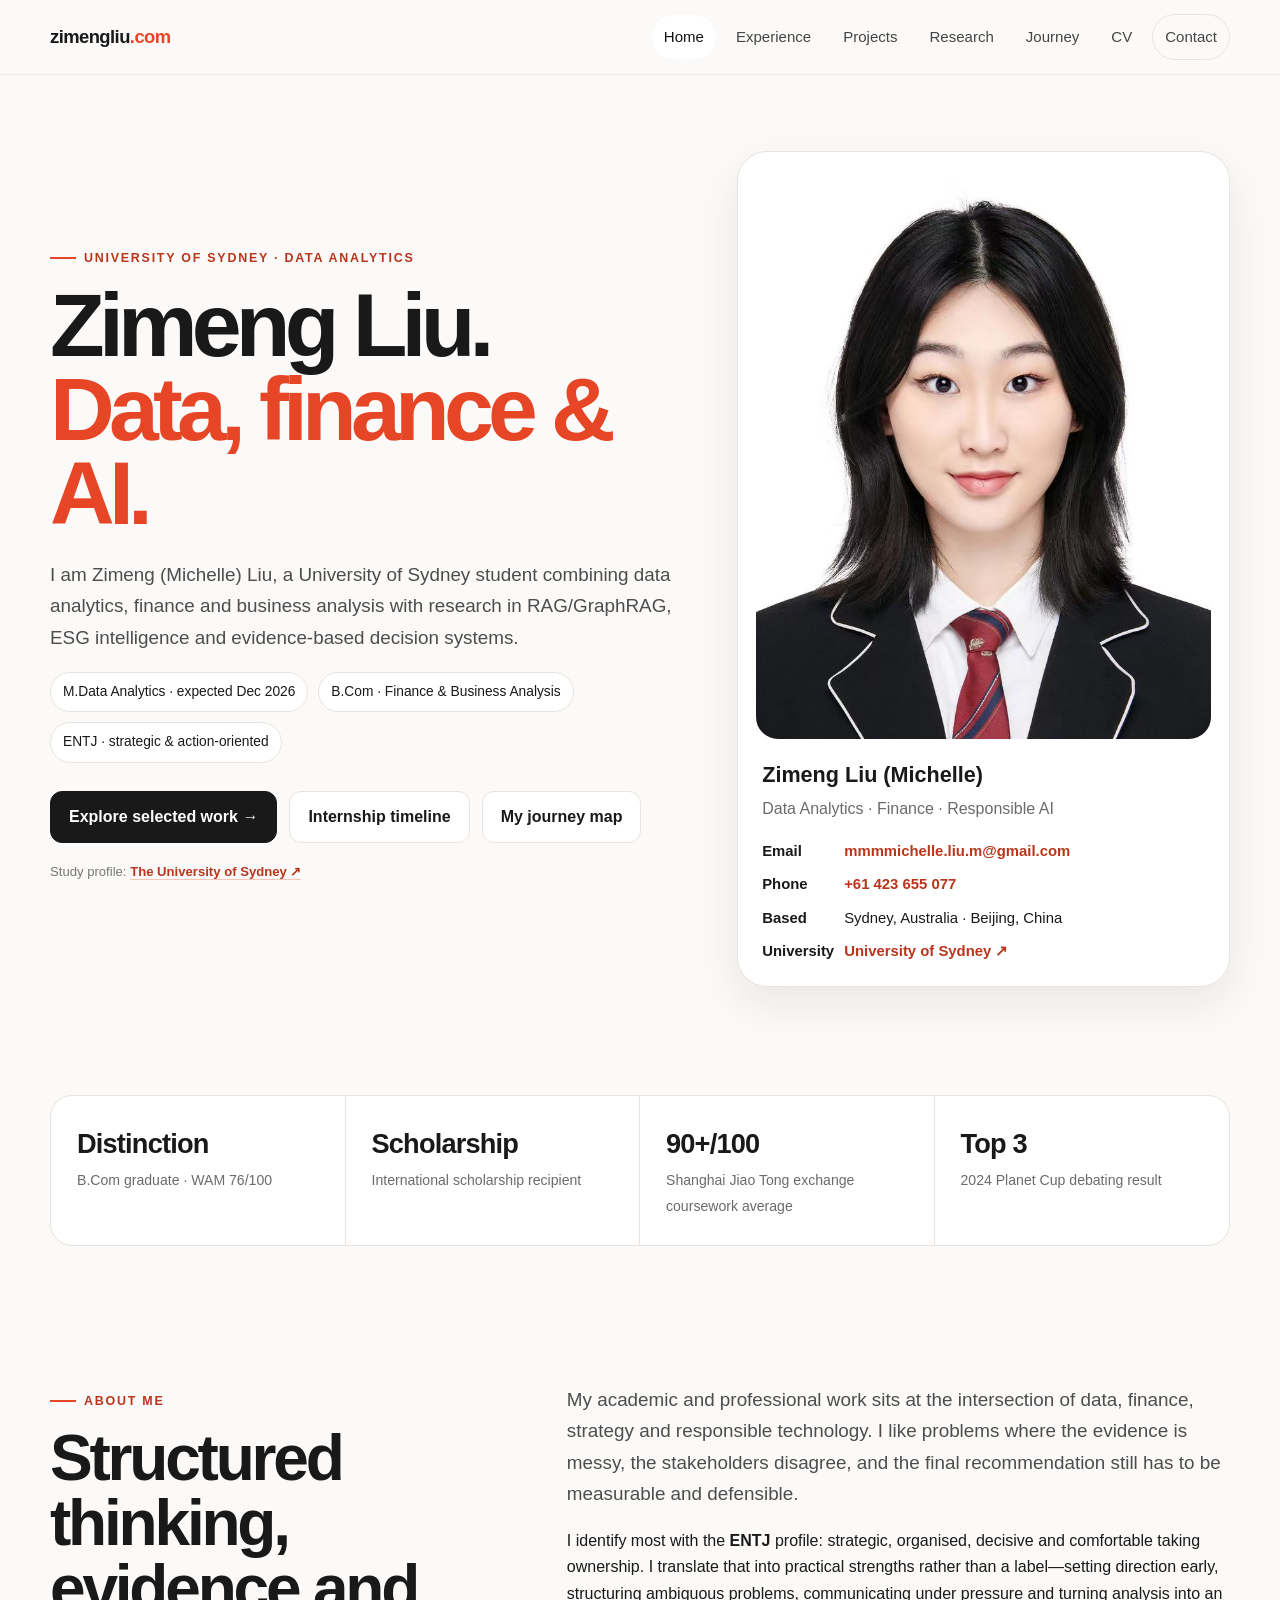
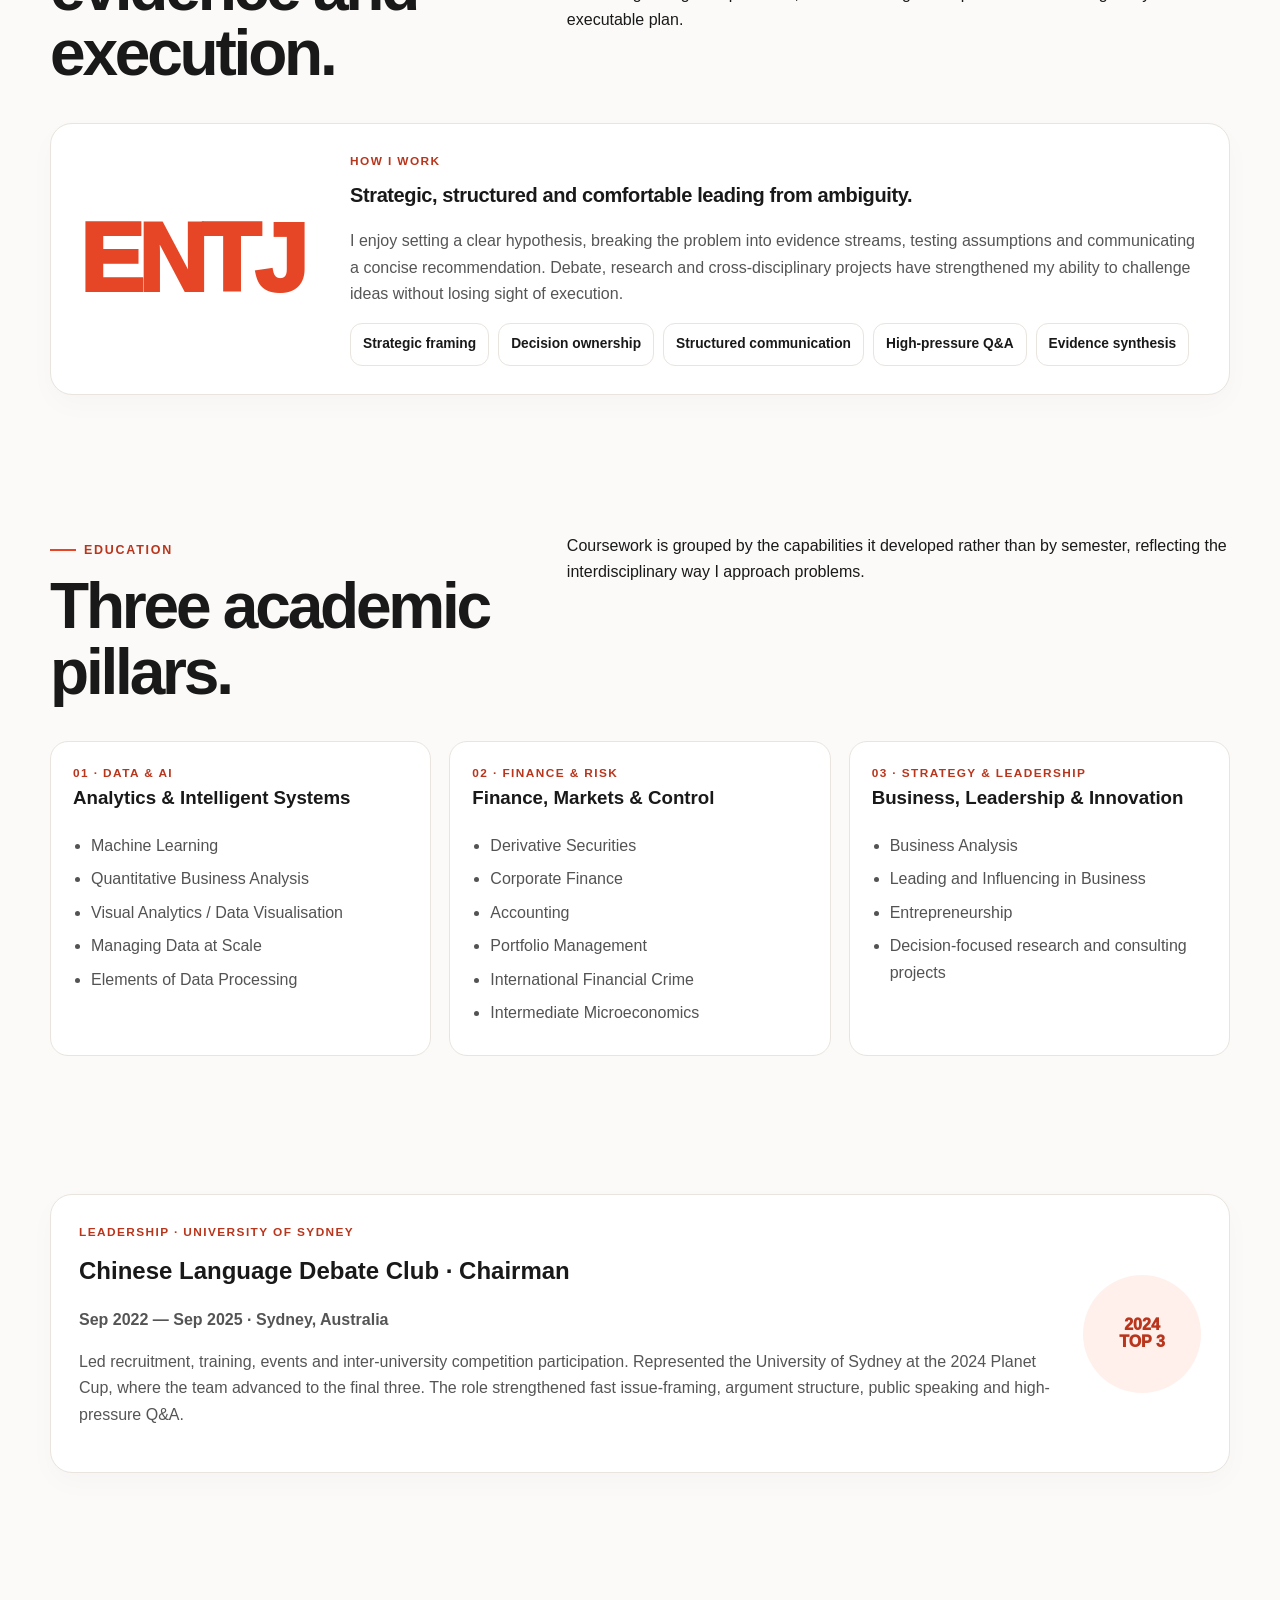
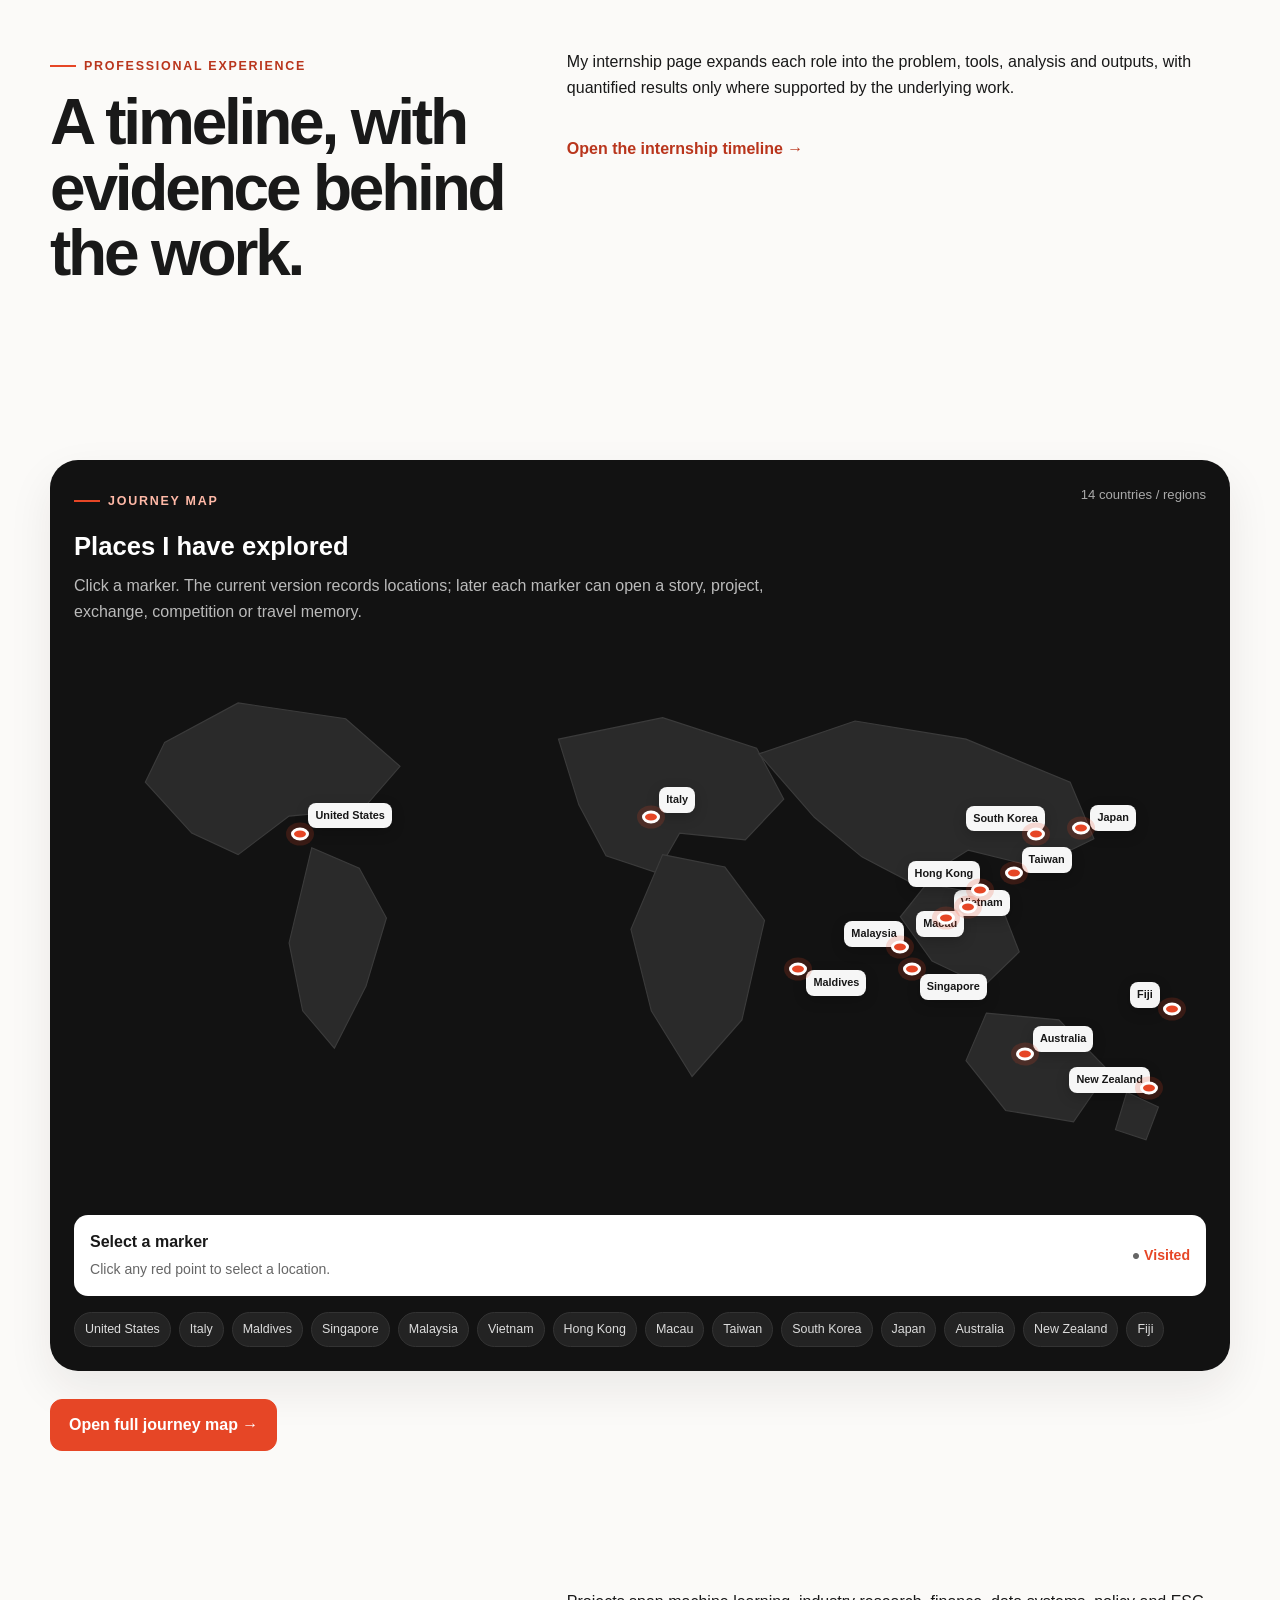
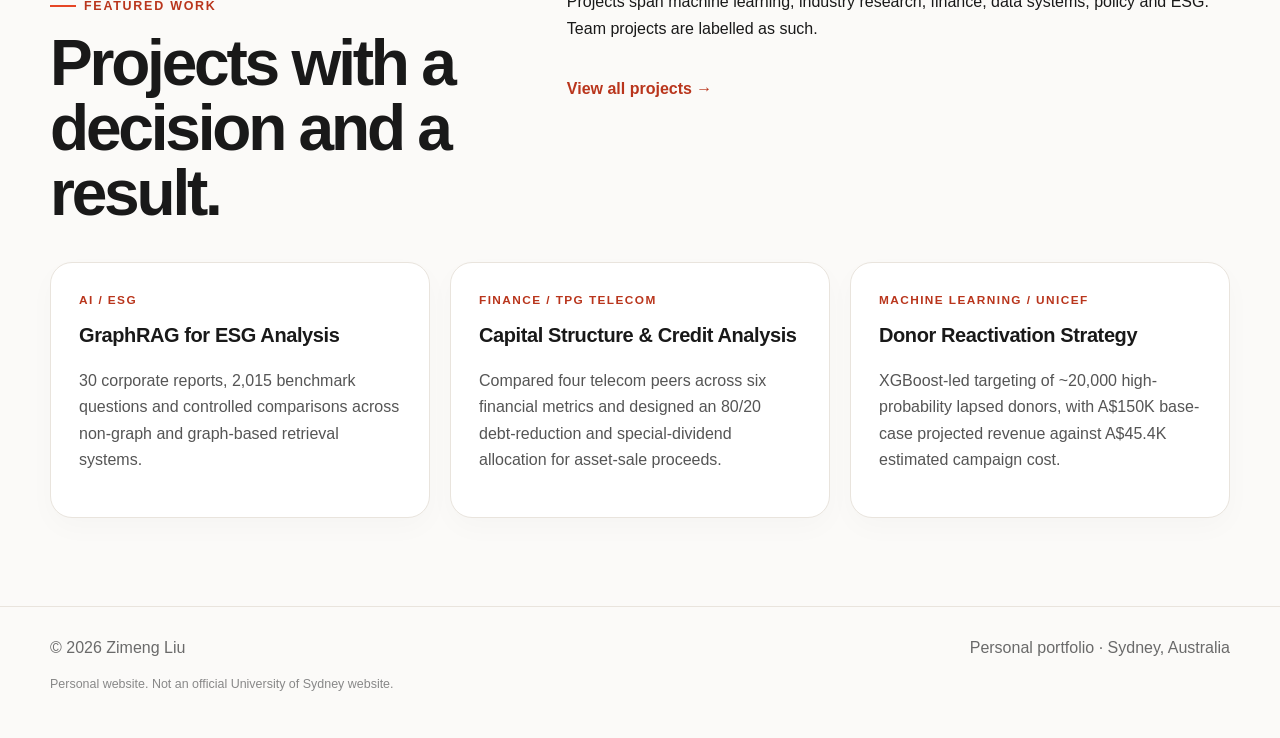
==== index.html @ 821a7f78 "Initial portfolio website" ====
<!doctype html><html lang="en"><head><meta charset="utf-8"><meta name="viewport" content="width=device-width,initial-scale=1"><meta name="description" content="Zimeng Liu — University of Sydney student working across data analytics, finance, responsible AI and sustainability."><title>Zimeng Liu | Data · Finance · Responsible AI</title><link rel="stylesheet" href="assets/css/styles.css"></head><body><header class="nav"><div class="container nav-inner"><a class="brand" href="index.html">zimengliu<span>.com</span></a><button class="menu-btn" aria-label="Open menu">☰</button><ul class="nav-links"><li><a class="active" href="index.html">Home</a></li><li><a class="" href="experience.html">Experience</a></li><li><a class="" href="projects.html">Projects</a></li><li><a class="" href="research.html">Research</a></li><li><a class="" href="journey.html">Journey</a></li><li><a class="" href="cv.html">CV</a></li><li><a class="nav-cta" href="index.html#contact">Contact</a></li></ul></div></header><main>
<section class="hero"><div class="container hero-grid"><div class="reveal"><span class="eyebrow">University of Sydney · Data Analytics</span><h1 class="display">Zimeng Liu.<br><span class="accent">Data, finance & AI.</span></h1><p class="lead">I am Zimeng (Michelle) Liu, a University of Sydney student combining data analytics, finance and business analysis with research in RAG/GraphRAG, ESG intelligence and evidence-based decision systems.</p><div class="hero-kicker"><span class="pill">M.Data Analytics · expected Dec 2026</span><span class="pill">B.Com · Finance & Business Analysis</span><span class="pill">ENTJ · strategic & action-oriented</span></div><div class="actions"><a class="btn btn-primary" href="projects.html">Explore selected work →</a><a class="btn btn-ghost" href="experience.html">Internship timeline</a><a class="btn btn-ghost" href="journey.html">My journey map</a></div><p class="small" style="margin-top:18px">Study profile: <a class="usyd-link" href="https://www.sydney.edu.au/" target="_blank" rel="noopener">The University of Sydney ↗</a></p></div>
<aside class="profile-shell reveal" id="contact"><img class="profile-img" src="assets/img/zimeng-liu.jpg" alt="Portrait of Zimeng Liu"><div class="profile-caption"><h3>Zimeng Liu (Michelle)</h3><p>Data Analytics · Finance · Responsible AI</p><div class="contact-stack"><div class="contact-row"><b>Email</b><a href="mailto:mmmmichelle.liu.m@gmail.com">mmmmichelle.liu.m@gmail.com</a></div><div class="contact-row"><b>Phone</b><a href="tel:+61423655077">+61 423 655 077</a></div><div class="contact-row"><b>Based</b><span>Sydney, Australia · Beijing, China</span></div><div class="contact-row"><b>University</b><a href="https://www.sydney.edu.au/" target="_blank" rel="noopener">University of Sydney ↗</a></div></div></div></aside></div></section>
<section class="section-tight"><div class="container stats reveal"><div class="stat"><strong>Distinction</strong><span>B.Com graduate · WAM 76/100</span></div><div class="stat"><strong>Scholarship</strong><span>International scholarship recipient</span></div><div class="stat"><strong>90+/100</strong><span>Shanghai Jiao Tong exchange coursework average</span></div><div class="stat"><strong>Top 3</strong><span>2024 Planet Cup debating result</span></div></div></section>
<section class="section" id="about"><div class="container"><div class="split-heading reveal"><div><span class="eyebrow">About me</span><h2>Structured thinking, evidence and execution.</h2></div><div><p class="lead">My academic and professional work sits at the intersection of data, finance, strategy and responsible technology. I like problems where the evidence is messy, the stakeholders disagree, and the final recommendation still has to be measurable and defensible.</p><p>I identify most with the <strong>ENTJ</strong> profile: strategic, organised, decisive and comfortable taking ownership. I translate that into practical strengths rather than a label—setting direction early, structuring ambiguous problems, communicating under pressure and turning analysis into an executable plan.</p></div></div><div class="personality card reveal"><div class="entj">ENTJ</div><div><div class="card-index">How I work</div><h3>Strategic, structured and comfortable leading from ambiguity.</h3><p>I enjoy setting a clear hypothesis, breaking the problem into evidence streams, testing assumptions and communicating a concise recommendation. Debate, research and cross-disciplinary projects have strengthened my ability to challenge ideas without losing sight of execution.</p><div class="strengths"><span class="strength">Strategic framing</span><span class="strength">Decision ownership</span><span class="strength">Structured communication</span><span class="strength">High-pressure Q&A</span><span class="strength">Evidence synthesis</span></div></div></div></div></section>
<section class="section-tight"><div class="container"><div class="split-heading reveal"><div><span class="eyebrow">Education</span><h2>Three academic pillars.</h2></div><p>Coursework is grouped by the capabilities it developed rather than by semester, reflecting the interdisciplinary way I approach problems.</p></div><div class="course-grid"><article class="course-card reveal"><div class="card-index">01 · Data & AI</div><h3>Analytics & Intelligent Systems</h3><ul><li>Machine Learning</li><li>Quantitative Business Analysis</li><li>Visual Analytics / Data Visualisation</li><li>Managing Data at Scale</li><li>Elements of Data Processing</li></ul></article><article class="course-card reveal"><div class="card-index">02 · Finance & Risk</div><h3>Finance, Markets & Control</h3><ul><li>Derivative Securities</li><li>Corporate Finance</li><li>Accounting</li><li>Portfolio Management</li><li>International Financial Crime</li><li>Intermediate Microeconomics</li></ul></article><article class="course-card reveal"><div class="card-index">03 · Strategy & Leadership</div><h3>Business, Leadership & Innovation</h3><ul><li>Business Analysis</li><li>Leading and Influencing in Business</li><li>Entrepreneurship</li><li>Decision-focused research and consulting projects</li></ul></article></div></div></section>
<section class="section"><div class="container"><article class="card debate-card reveal"><div><div class="card-index">Leadership · University of Sydney</div><h2 style="margin:8px 0 10px">Chinese Language Debate Club · Chairman</h2><p><strong>Sep 2022 — Sep 2025 · Sydney, Australia</strong></p><p>Led recruitment, training, events and inter-university competition participation. Represented the University of Sydney at the 2024 Planet Cup, where the team advanced to the final three. The role strengthened fast issue-framing, argument structure, public speaking and high-pressure Q&A.</p></div><div class="badge-big">2024<br>TOP 3</div></article></div></section>
<section class="section"><div class="container"><div class="split-heading reveal"><div><span class="eyebrow">Professional experience</span><h2>A timeline, with evidence behind the work.</h2></div><div><p>My internship page expands each role into the problem, tools, analysis and outputs, with quantified results only where supported by the underlying work.</p><a class="project-link" href="experience.html">Open the internship timeline →</a></div></div></div></section>
<section class="section-tight"><div class="container"><div class="map-wrap reveal"><div class="map-head"><div><span class="eyebrow" style="color:#ffb9a7">Journey map</span><h3 style="margin:0;font-size:1.6rem">Places I have explored</h3><p>Click a marker. The current version records locations; later each marker can open a story, project, exchange, competition or travel memory.</p></div><div class="small" style="color:#aaa">14 countries / regions</div></div><div class="world-map" data-map><svg viewBox="0 0 1000 500" role="img" aria-label="Stylised world map"><path class="land" d="M80,95 145,60 240,74 288,116 255,154 190,160 145,194 104,175 63,130Z"/><path class="land" d="M210,188 252,206 276,250 258,310 230,365 202,332 190,272Z"/><path class="land" d="M428,92 520,73 603,100 627,145 593,181 535,175 515,210 470,195 446,150Z"/><path class="land" d="M520,194 575,205 610,252 590,340 546,390 510,332 492,260Z"/><path class="land" d="M605,105 690,76 788,92 880,130 901,180 850,205 790,190 742,220 696,196 654,161Z"/><path class="land" d="M753,220 816,231 835,280 804,310 758,288 730,249Z"/><path class="land" d="M806,334 870,340 914,385 883,430 823,420 788,376Z"/><path class="land" d="M930,404 958,417 947,446 920,437Z"/></svg></div><div class="map-info"><div><strong id="mapInfoTitle">Select a marker</strong><span id="mapInfoText">Click any red point to select a location.</span></div><span>● <b style="color:#e64626">Visited</b></span></div><div class="region-list"><span>United States</span><span>Italy</span><span>Maldives</span><span>Singapore</span><span>Malaysia</span><span>Vietnam</span><span>Hong Kong</span><span>Macau</span><span>Taiwan</span><span>South Korea</span><span>Japan</span><span>Australia</span><span>New Zealand</span><span>Fiji</span></div></div><div class="actions"><a class="btn btn-accent" href="journey.html">Open full journey map →</a></div></div></section>
<section class="section"><div class="container"><div class="split-heading reveal"><div><span class="eyebrow">Featured work</span><h2>Projects with a decision and a result.</h2></div><div><p>Projects span machine learning, industry research, finance, data systems, policy and ESG. Team projects are labelled as such.</p><a class="project-link" href="projects.html">View all projects →</a></div></div><div class="grid-3"><article class="card reveal"><div class="card-index">AI / ESG</div><h3>GraphRAG for ESG Analysis</h3><p>30 corporate reports, 2,015 benchmark questions and controlled comparisons across non-graph and graph-based retrieval systems.</p></article><article class="card reveal"><div class="card-index">Finance / TPG Telecom</div><h3>Capital Structure & Credit Analysis</h3><p>Compared four telecom peers across six financial metrics and designed an 80/20 debt-reduction and special-dividend allocation for asset-sale proceeds.</p></article><article class="card reveal"><div class="card-index">Machine Learning / UNICEF</div><h3>Donor Reactivation Strategy</h3><p>XGBoost-led targeting of ~20,000 high-probability lapsed donors, with A$150K base-case projected revenue against A$45.4K estimated campaign cost.</p></article></div></div></section>
</main><footer class="footer"><div class="container footer-inner"><span>© <span data-year></span> Zimeng Liu</span><span>Personal portfolio · Sydney, Australia</span></div><div class="container privacy-note">Personal website. Not an official University of Sydney website.</div></footer><script src="assets/js/main.js"></script></body></html>
---- assets/css/styles.css ----
:root{
  --bg:#fbfaf8;--surface:#fff;--text:#191919;--muted:#6b6b6b;--line:#e9e4dd;
  --accent:#e64626;--accent-dark:#b9351c;--soft:#fff0eb;--nav:rgba(251,250,248,.9);
  --shadow:0 18px 45px rgba(38,29,24,.08);--radius:22px;--max:1180px;
}
*{box-sizing:border-box} html{scroll-behavior:smooth} body{margin:0;background:var(--bg);color:var(--text);font-family:Inter,ui-sans-serif,-apple-system,BlinkMacSystemFont,"Segoe UI",Roboto,Helvetica,Arial,sans-serif;line-height:1.65}
a{color:inherit;text-decoration:none} img{max-width:100%;display:block} button{font:inherit}
.container{width:min(var(--max),calc(100% - 40px));margin:0 auto}.section{padding:88px 0}.section-tight{padding:50px 0}.eyebrow{display:inline-flex;align-items:center;gap:8px;color:var(--accent-dark);font-size:.78rem;font-weight:800;letter-spacing:.14em;text-transform:uppercase;margin-bottom:14px}.eyebrow:before{content:"";width:26px;height:2px;background:var(--accent)}
.nav{position:sticky;top:0;z-index:50;background:var(--nav);backdrop-filter:blur(16px);border-bottom:1px solid rgba(0,0,0,.05)}.nav-inner{min-height:74px;display:flex;align-items:center;justify-content:space-between;gap:24px}.brand{font-weight:900;letter-spacing:-.03em;font-size:1.15rem}.brand span{color:var(--accent)}.nav-links{display:flex;align-items:center;gap:8px;list-style:none;margin:0;padding:0}.nav-links a{display:block;padding:10px 12px;border-radius:999px;color:#454545;font-size:.94rem}.nav-links a:hover,.nav-links a.active{background:#fff;color:#111}.nav-cta{border:1px solid var(--line)}.menu-btn{display:none;border:0;background:transparent;font-size:1.35rem}
.hero{padding:76px 0 58px}.hero-grid{display:grid;grid-template-columns:1.12fr .88fr;gap:60px;align-items:center}.display{font-size:clamp(3.5rem,7vw,6.8rem);line-height:.94;letter-spacing:-.065em;margin:0 0 24px}.accent{color:var(--accent)}.lead{font-size:1.18rem;color:#4d4d4d;max-width:760px}.hero-kicker,.tag-row,.contact-chips{display:flex;gap:10px;flex-wrap:wrap}.pill,.tag,.contact-chip{border:1px solid var(--line);background:#fff;border-radius:999px;padding:8px 12px;font-size:.86rem}.actions{display:flex;gap:12px;flex-wrap:wrap;margin-top:28px}.btn{display:inline-flex;align-items:center;justify-content:center;padding:12px 18px;border-radius:12px;font-weight:800;border:1px solid var(--line)}.btn-primary{background:var(--text);color:#fff;border-color:var(--text)}.btn-primary:hover{background:#000}.btn-ghost{background:#fff}.btn-accent{background:var(--accent);color:#fff;border-color:var(--accent)}
.profile-shell{background:#fff;border:1px solid var(--line);border-radius:30px;padding:18px;box-shadow:var(--shadow)}.profile-img{aspect-ratio:4/5;object-fit:cover;border-radius:22px}.profile-caption{padding:18px 6px 4px}.profile-caption h3{font-size:1.35rem;margin:0}.profile-caption p{margin:4px 0;color:var(--muted)}.contact-stack{display:grid;gap:9px;margin-top:16px}.contact-row{display:flex;gap:10px;align-items:flex-start;font-size:.93rem}.contact-row b{min-width:72px}.contact-row a{color:var(--accent-dark);font-weight:700}
.stats{display:grid;grid-template-columns:repeat(4,1fr);border:1px solid var(--line);background:#fff;border-radius:var(--radius);overflow:hidden}.stat{padding:26px;border-right:1px solid var(--line)}.stat:last-child{border-right:0}.stat strong{display:block;font-size:1.7rem;letter-spacing:-.03em}.stat span{font-size:.88rem;color:var(--muted)}
.split-heading{display:grid;grid-template-columns:.82fr 1.18fr;gap:56px;align-items:start;margin-bottom:36px}.split-heading h2,.page-hero h1{font-size:clamp(2.4rem,5vw,4.5rem);line-height:1.02;letter-spacing:-.05em;margin:0}.split-heading p{margin-top:0}.grid-2{display:grid;grid-template-columns:repeat(2,1fr);gap:20px}.grid-3{display:grid;grid-template-columns:repeat(3,1fr);gap:20px}.card{background:#fff;border:1px solid var(--line);border-radius:var(--radius);padding:28px;box-shadow:0 10px 28px rgba(0,0,0,.025)}.card h3{font-size:1.25rem;margin:8px 0 10px;letter-spacing:-.02em}.card p{color:#555}.card-index{font-size:.74rem;font-weight:800;letter-spacing:.12em;color:var(--accent-dark);text-transform:uppercase}.metric-row{display:grid;grid-template-columns:repeat(2,1fr);gap:10px;margin-top:18px}.metric{padding:14px;background:var(--soft);border-radius:14px}.metric strong{display:block;font-size:1.3rem}.metric span{font-size:.78rem;color:#6b5148}.project-link{display:inline-block;margin-top:18px;font-weight:800;color:var(--accent-dark)}
.page-hero{padding:78px 0 48px}.breadcrumb{color:var(--muted);font-size:.88rem;margin-bottom:24px}.page-hero .lead{max-width:850px}.note{padding:18px 20px;border-left:4px solid var(--accent);background:var(--soft);border-radius:10px;color:#55423d}
.timeline{position:relative;margin-top:20px}.timeline:before{content:"";position:absolute;left:152px;top:4px;bottom:4px;width:1px;background:var(--line)}.timeline-item{display:grid;grid-template-columns:130px 1fr;gap:44px;padding:0 0 42px;position:relative}.timeline-item:before{content:"";position:absolute;left:146px;top:9px;width:13px;height:13px;background:var(--accent);border:3px solid var(--bg);border-radius:50%}.date{font-size:.84rem;font-weight:800;color:var(--accent-dark);padding-top:5px}.role{font-weight:900;font-size:1.24rem}.org{color:#565656;font-weight:700;margin:3px 0 12px}.org .cn{color:var(--muted);font-weight:600}.location{display:inline-block;margin-left:8px;color:var(--muted);font-size:.88rem;font-weight:500}.timeline-item ul{margin:10px 0 0;padding-left:20px}.timeline-item li{margin:8px 0;color:#4e4e4e}
.experience-block{margin:34px 0 0}.experience-detail{display:grid;grid-template-columns:.72fr 1.28fr;gap:22px;align-items:start;margin-top:20px}.evidence-panel{background:#1e1e1e;color:#fff;border-radius:20px;padding:24px}.evidence-panel h4{margin:0 0 14px}.evidence-panel p{color:#d9d9d9;font-size:.92rem}.kpi-grid{display:grid;grid-template-columns:repeat(2,1fr);gap:10px}.kpi{background:#2c2c2c;border-radius:12px;padding:13px}.kpi strong{display:block;font-size:1.15rem}.kpi span{font-size:.74rem;color:#c7c7c7}
.chart{margin-top:18px}.bar-line{display:grid;grid-template-columns:56px 1fr 54px;gap:10px;align-items:center;margin:9px 0}.bar-label,.bar-value{font-size:.78rem;color:#777}.bar-track{height:10px;background:#eee7e2;border-radius:999px;overflow:hidden}.bar-fill{height:100%;background:var(--accent);border-radius:999px}.bar-fill.secondary{background:#202020}.legend{display:flex;gap:16px;flex-wrap:wrap;margin-top:10px;font-size:.78rem;color:#777}.legend i{display:inline-block;width:10px;height:10px;border-radius:3px;margin-right:5px;background:var(--accent)}.legend i.dark{background:#202020}
.flow{display:flex;gap:8px;align-items:center;flex-wrap:wrap;margin-top:18px}.flow span{background:#fff;border:1px solid var(--line);padding:9px 12px;border-radius:999px;font-size:.8rem;font-weight:700}.flow b{color:var(--accent)}
.course-grid{display:grid;grid-template-columns:repeat(3,1fr);gap:18px}.course-card{background:#fff;border:1px solid var(--line);border-radius:18px;padding:22px}.course-card h3{margin-top:0}.course-card ul{padding-left:18px;margin-bottom:0;color:#535353}.course-card li{margin:7px 0}
.personality{display:grid;grid-template-columns:.45fr 1.55fr;gap:24px;align-items:center}.entj{font-size:clamp(3rem,8vw,6rem);font-weight:950;letter-spacing:-.06em;color:var(--accent)}.strengths{display:flex;gap:9px;flex-wrap:wrap;margin-top:14px}.strength{background:#fff;border:1px solid var(--line);border-radius:12px;padding:9px 12px;font-size:.86rem;font-weight:700}
.map-wrap{background:#121212;border-radius:28px;padding:24px;overflow:hidden;box-shadow:var(--shadow)}.map-head{display:flex;justify-content:space-between;gap:20px;color:#fff;align-items:flex-start;margin-bottom:10px}.map-head p{color:#bbb;margin:5px 0 0;max-width:700px}.world-map{position:relative;aspect-ratio:2/1;min-height:360px}.world-map svg{position:absolute;inset:0;width:100%;height:100%}.land{fill:#2a2a2a;stroke:#3b3b3b;stroke-width:1}.map-pin{position:absolute;left:var(--x);top:var(--y);transform:translate(-50%,-50%);width:13px;height:13px;border-radius:50%;border:3px solid #fff;background:var(--accent);cursor:pointer;box-shadow:0 0 0 5px rgba(230,70,38,.18);z-index:4}.map-pin:hover,.map-pin.active{transform:translate(-50%,-50%) scale(1.28)}.map-label{position:absolute;left:calc(var(--x) + var(--dx, 10px));top:calc(var(--y) + var(--dy, -18px));transform:translate(0,-50%);background:rgba(255,255,255,.96);color:#171717;border-radius:8px;padding:4px 7px;font-size:.68rem;font-weight:800;white-space:nowrap;z-index:3;box-shadow:0 4px 14px rgba(0,0,0,.2)}.map-info{margin-top:14px;background:#fff;border-radius:14px;padding:14px 16px;display:flex;justify-content:space-between;gap:20px;align-items:center}.map-info strong{display:block}.map-info span{color:#666;font-size:.88rem}.region-list{display:flex;gap:8px;flex-wrap:wrap;margin-top:16px}.region-list span{background:#232323;color:#ddd;border:1px solid #333;border-radius:999px;padding:6px 10px;font-size:.78rem}
.project-context{padding:13px 14px;background:#f7f3ef;border-radius:12px;font-size:.88rem;color:#504a46;margin:12px 0}.project-card .facts{display:grid;grid-template-columns:repeat(3,1fr);gap:8px;margin:18px 0}.fact-mini{padding:12px;background:#faf7f4;border-radius:12px}.fact-mini strong{display:block}.fact-mini span{font-size:.72rem;color:#777}.project-card h3{font-size:1.42rem}.project-card p{margin:9px 0}.project-card .where{font-size:.82rem;color:var(--accent-dark);font-weight:800;margin:6px 0 12px}.filter-bar{display:flex;gap:8px;flex-wrap:wrap;margin-bottom:24px}.filter-btn{border:1px solid var(--line);background:#fff;border-radius:999px;padding:9px 13px;cursor:pointer;font-weight:800;color:#555}.filter-btn.active{background:#1e1e1e;color:#fff;border-color:#1e1e1e}.is-hidden{display:none!important}
.debate-card{display:grid;grid-template-columns:1fr auto;gap:24px;align-items:center}.badge-big{width:118px;height:118px;border-radius:50%;background:var(--soft);display:grid;place-items:center;text-align:center;font-weight:950;color:var(--accent-dark);line-height:1.05}.usyd-link{color:var(--accent-dark);font-weight:850;border-bottom:1px solid rgba(230,70,38,.3)}
.footer{border-top:1px solid var(--line);padding:28px 0 44px;color:#6a6a6a}.footer-inner{display:flex;justify-content:space-between;gap:16px;flex-wrap:wrap}.small{font-size:.82rem;color:#777}.privacy-note{font-size:.78rem;color:#888;margin-top:12px}
.reveal{opacity:0;transform:translateY(14px);transition:.6s ease}.reveal.visible{opacity:1;transform:none}
@media(max-width:900px){.hero-grid,.split-heading,.experience-detail,.personality{grid-template-columns:1fr}.grid-3,.course-grid{grid-template-columns:1fr 1fr}.stats{grid-template-columns:1fr 1fr}.stat:nth-child(2){border-right:0}.stat:nth-child(-n+2){border-bottom:1px solid var(--line)}.timeline:before{left:7px}.timeline-item{grid-template-columns:1fr;padding-left:34px;gap:6px}.timeline-item:before{left:0}.nav-links{display:none;position:absolute;left:20px;right:20px;top:70px;background:#fff;border:1px solid var(--line);border-radius:18px;padding:12px;box-shadow:var(--shadow);flex-direction:column;align-items:stretch}.nav-links.open{display:flex}.menu-btn{display:block}.world-map{min-height:320px}.map-label{font-size:.62rem}}
@media(max-width:620px){.container{width:min(100% - 26px,var(--max))}.section{padding:66px 0}.hero{padding-top:52px}.display{font-size:3.35rem}.grid-2,.grid-3,.course-grid{grid-template-columns:1fr}.stats{grid-template-columns:1fr}.stat{border-right:0;border-bottom:1px solid var(--line)}.stat:last-child{border-bottom:0}.project-card .facts{grid-template-columns:1fr 1fr}.map-wrap{padding:14px}.world-map{min-height:300px;overflow:auto}.map-label{display:none}.map-pin{width:15px;height:15px}.debate-card{grid-template-columns:1fr}.badge-big{width:96px;height:96px}}
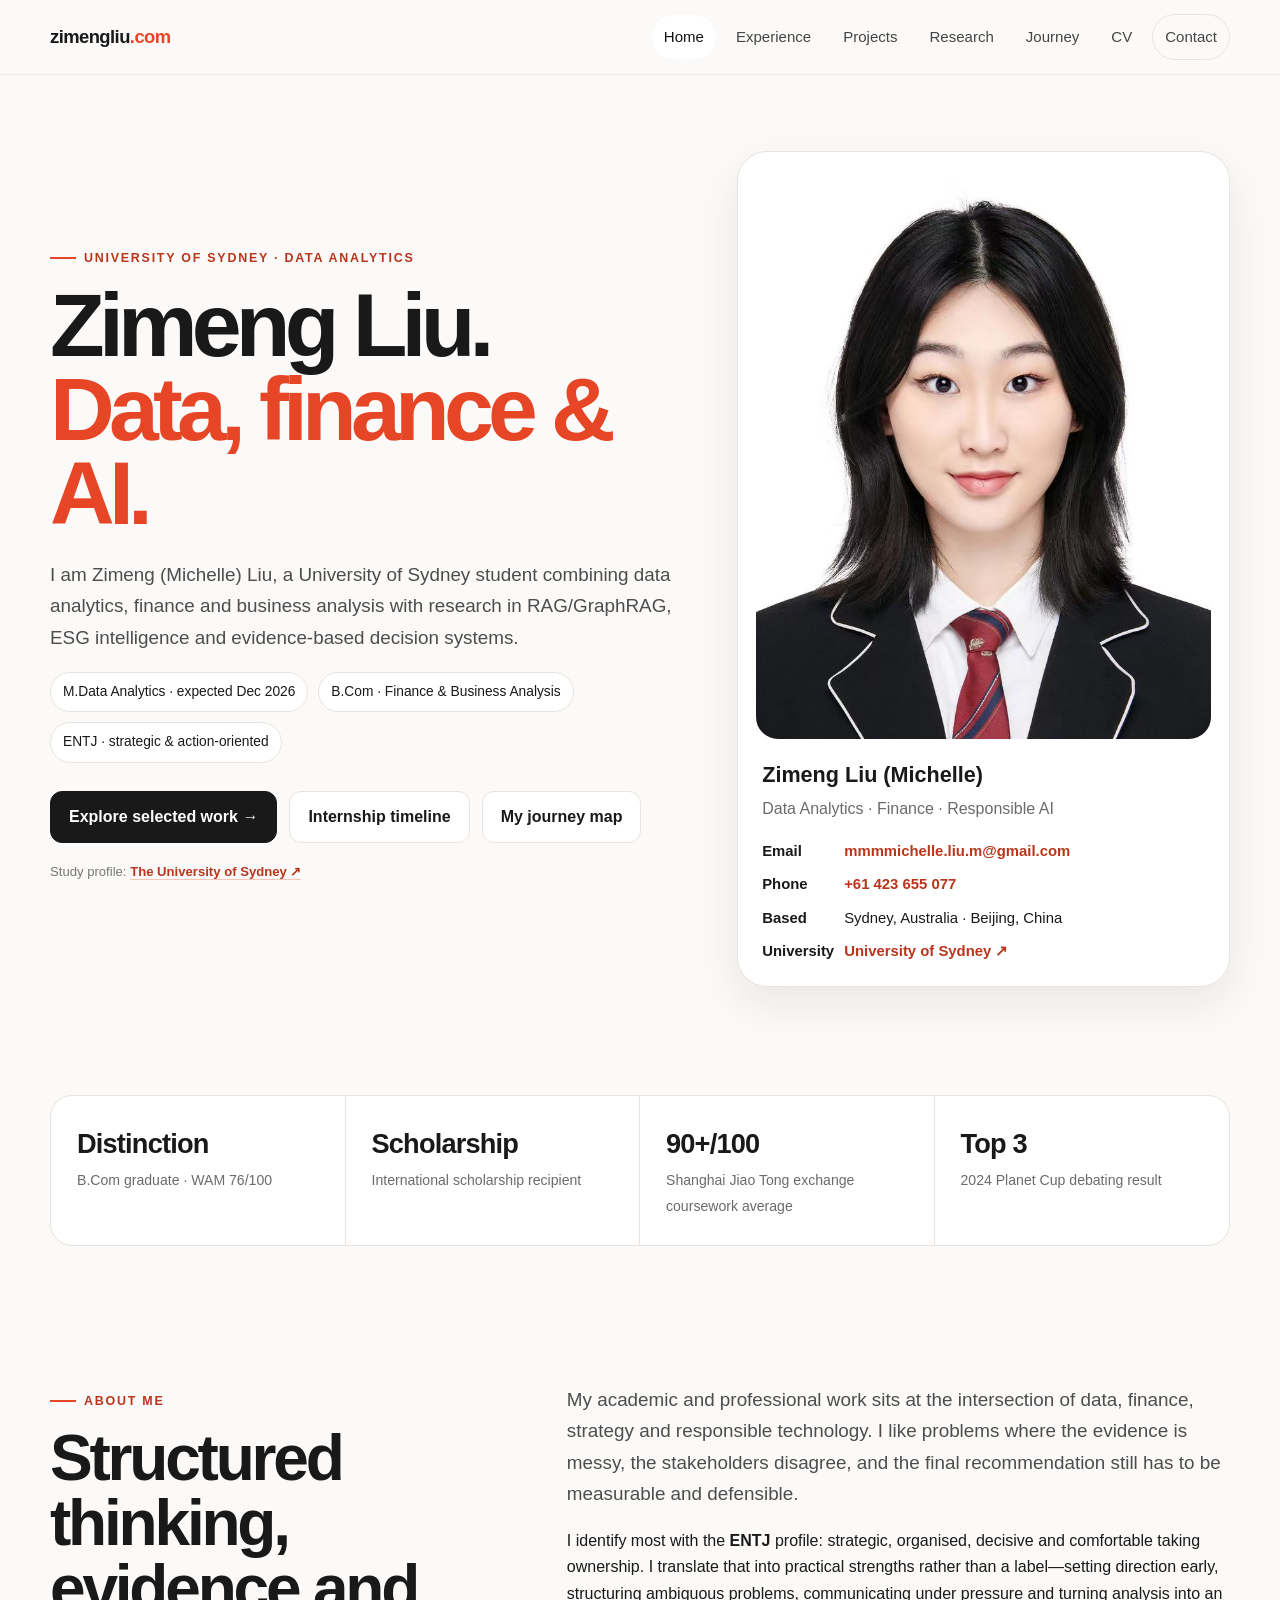
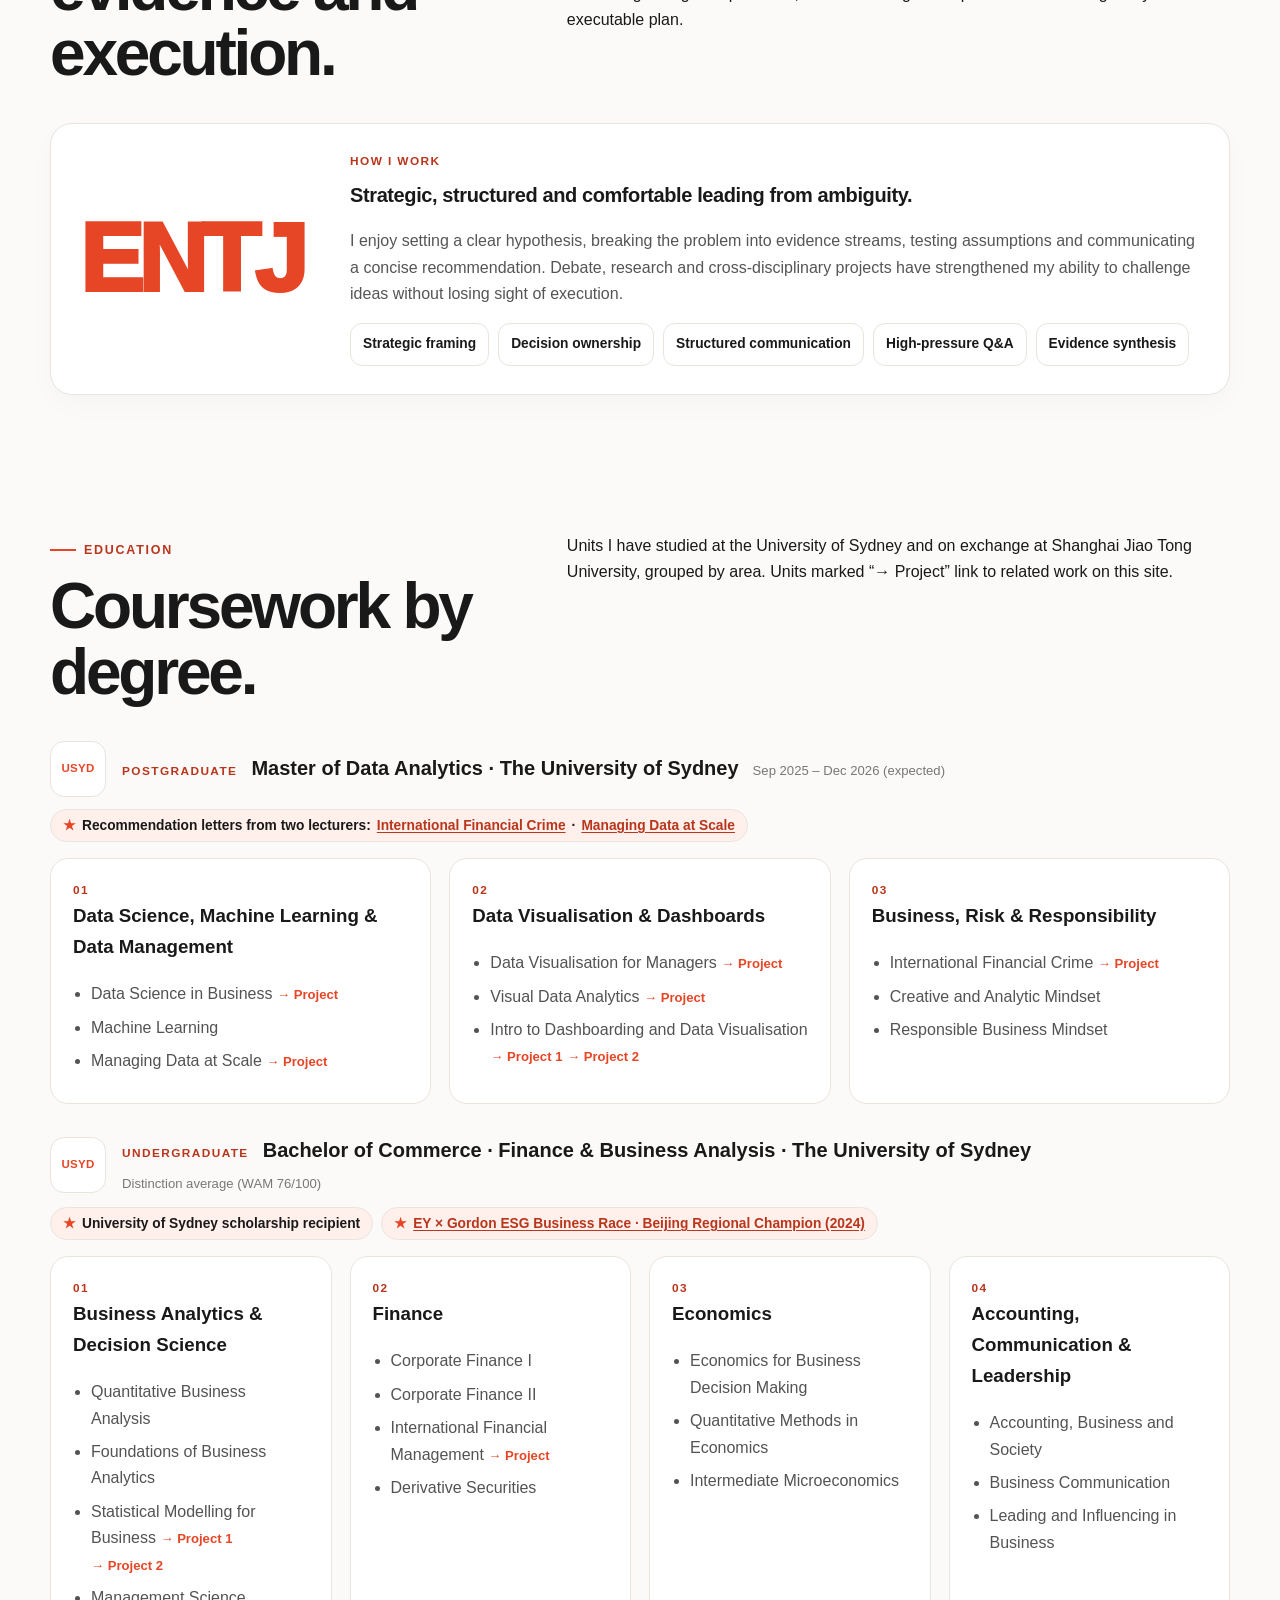
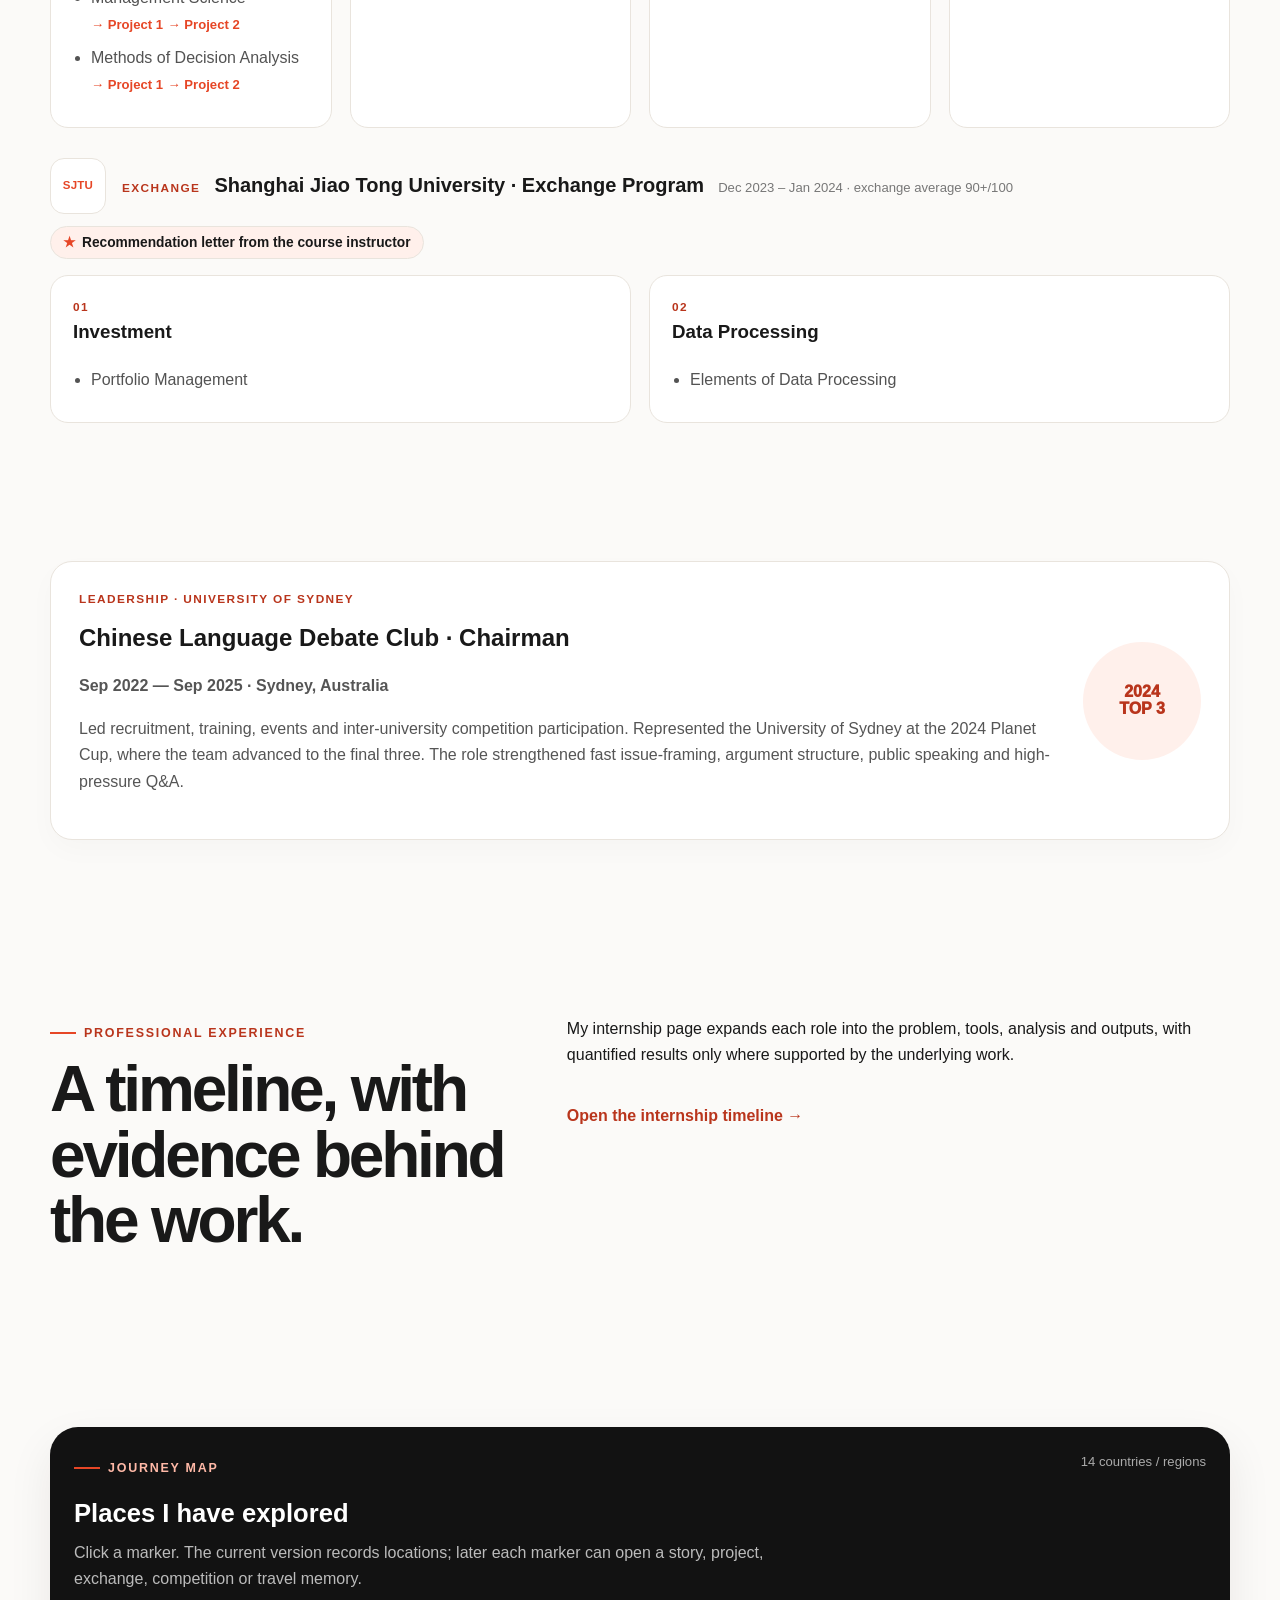
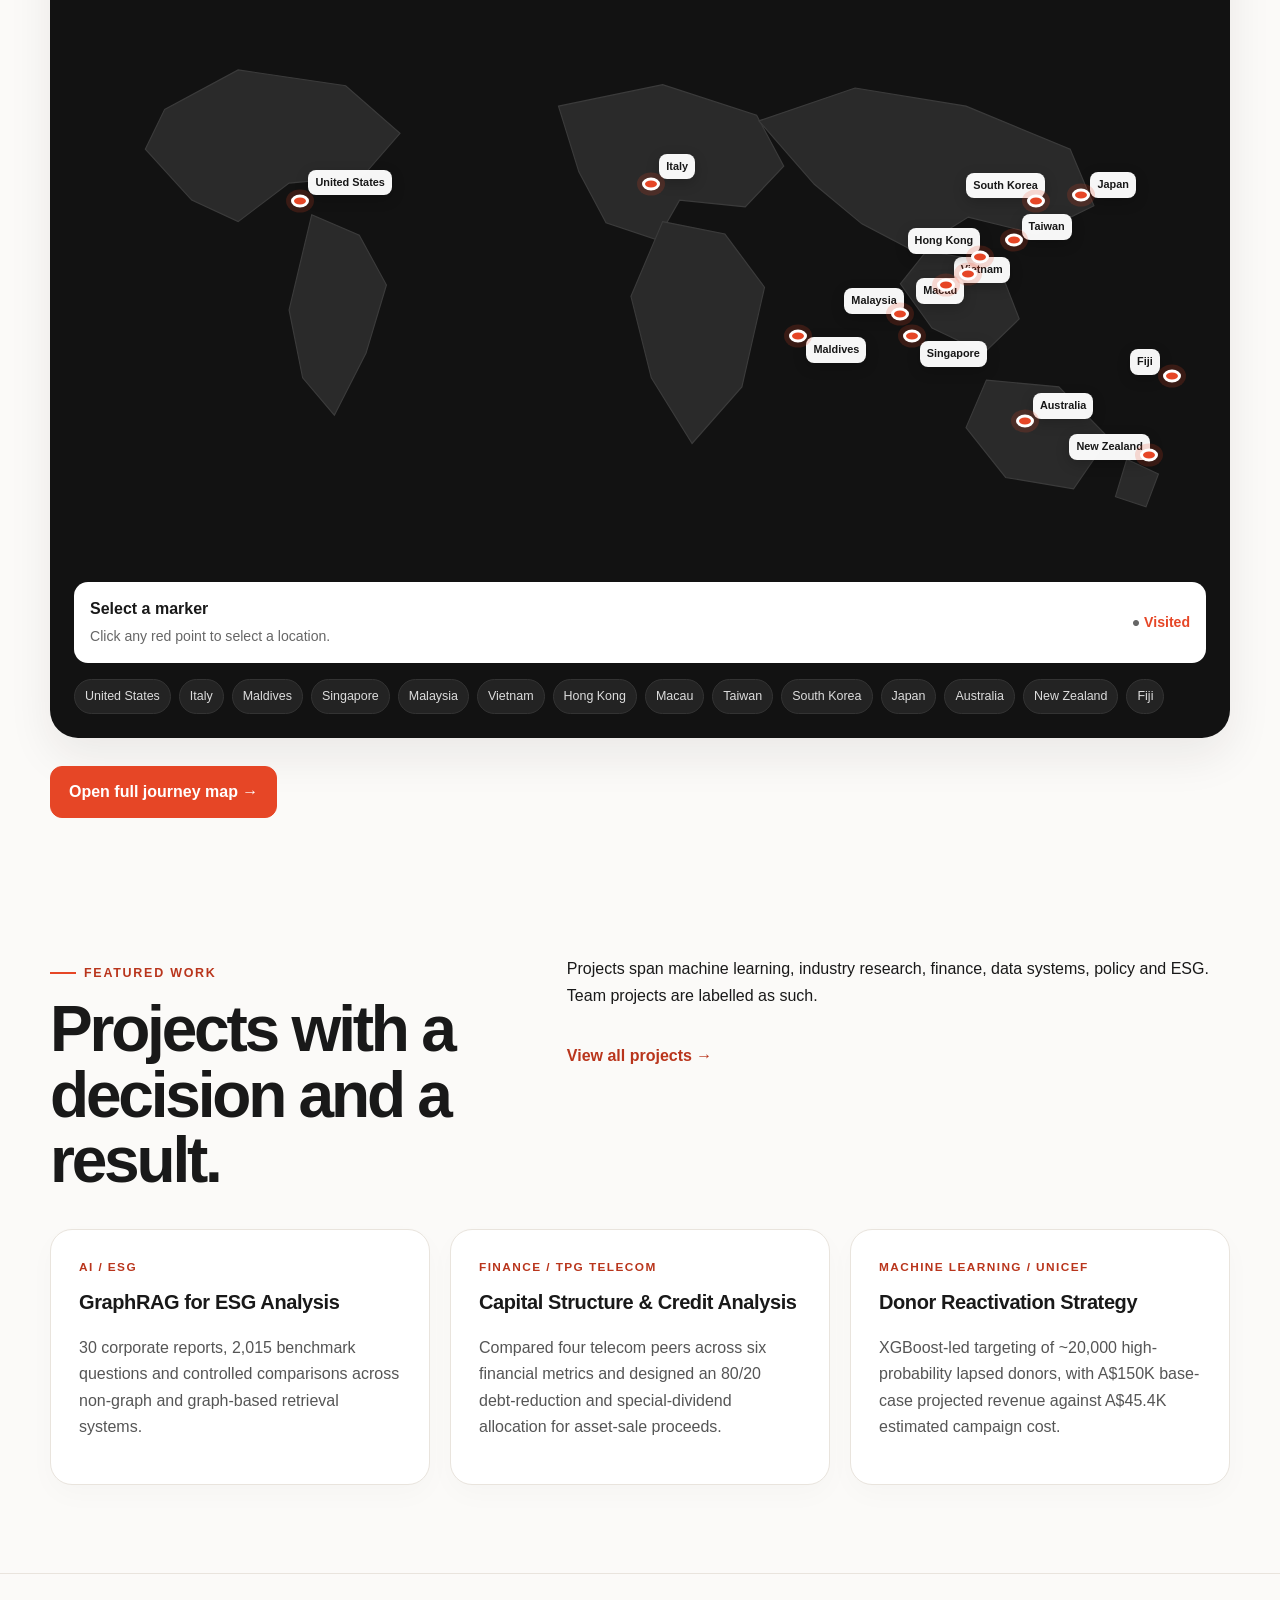
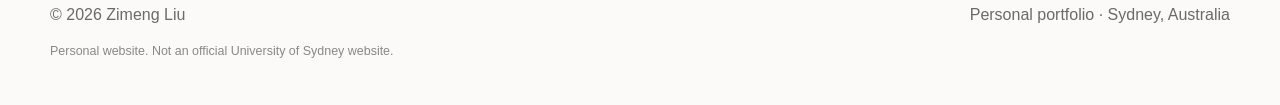
==== commit 1b356e8f: "Add new projects and dashboards" ====
--- a/index.html
+++ b/index.html
@@ -3,7 +3,146 @@
 <aside class="profile-shell reveal" id="contact"><img class="profile-img" src="assets/img/zimeng-liu.jpg" alt="Portrait of Zimeng Liu"><div class="profile-caption"><h3>Zimeng Liu (Michelle)</h3><p>Data Analytics · Finance · Responsible AI</p><div class="contact-stack"><div class="contact-row"><b>Email</b><a href="mailto:mmmmichelle.liu.m@gmail.com">mmmmichelle.liu.m@gmail.com</a></div><div class="contact-row"><b>Phone</b><a href="tel:+61423655077">+61 423 655 077</a></div><div class="contact-row"><b>Based</b><span>Sydney, Australia · Beijing, China</span></div><div class="contact-row"><b>University</b><a href="https://www.sydney.edu.au/" target="_blank" rel="noopener">University of Sydney ↗</a></div></div></div></aside></div></section>
 <section class="section-tight"><div class="container stats reveal"><div class="stat"><strong>Distinction</strong><span>B.Com graduate · WAM 76/100</span></div><div class="stat"><strong>Scholarship</strong><span>International scholarship recipient</span></div><div class="stat"><strong>90+/100</strong><span>Shanghai Jiao Tong exchange coursework average</span></div><div class="stat"><strong>Top 3</strong><span>2024 Planet Cup debating result</span></div></div></section>
 <section class="section" id="about"><div class="container"><div class="split-heading reveal"><div><span class="eyebrow">About me</span><h2>Structured thinking, evidence and execution.</h2></div><div><p class="lead">My academic and professional work sits at the intersection of data, finance, strategy and responsible technology. I like problems where the evidence is messy, the stakeholders disagree, and the final recommendation still has to be measurable and defensible.</p><p>I identify most with the <strong>ENTJ</strong> profile: strategic, organised, decisive and comfortable taking ownership. I translate that into practical strengths rather than a label—setting direction early, structuring ambiguous problems, communicating under pressure and turning analysis into an executable plan.</p></div></div><div class="personality card reveal"><div class="entj">ENTJ</div><div><div class="card-index">How I work</div><h3>Strategic, structured and comfortable leading from ambiguity.</h3><p>I enjoy setting a clear hypothesis, breaking the problem into evidence streams, testing assumptions and communicating a concise recommendation. Debate, research and cross-disciplinary projects have strengthened my ability to challenge ideas without losing sight of execution.</p><div class="strengths"><span class="strength">Strategic framing</span><span class="strength">Decision ownership</span><span class="strength">Structured communication</span><span class="strength">High-pressure Q&A</span><span class="strength">Evidence synthesis</span></div></div></div></div></section>
-<section class="section-tight"><div class="container"><div class="split-heading reveal"><div><span class="eyebrow">Education</span><h2>Three academic pillars.</h2></div><p>Coursework is grouped by the capabilities it developed rather than by semester, reflecting the interdisciplinary way I approach problems.</p></div><div class="course-grid"><article class="course-card reveal"><div class="card-index">01 · Data & AI</div><h3>Analytics & Intelligent Systems</h3><ul><li>Machine Learning</li><li>Quantitative Business Analysis</li><li>Visual Analytics / Data Visualisation</li><li>Managing Data at Scale</li><li>Elements of Data Processing</li></ul></article><article class="course-card reveal"><div class="card-index">02 · Finance & Risk</div><h3>Finance, Markets & Control</h3><ul><li>Derivative Securities</li><li>Corporate Finance</li><li>Accounting</li><li>Portfolio Management</li><li>International Financial Crime</li><li>Intermediate Microeconomics</li></ul></article><article class="course-card reveal"><div class="card-index">03 · Strategy & Leadership</div><h3>Business, Leadership & Innovation</h3><ul><li>Business Analysis</li><li>Leading and Influencing in Business</li><li>Entrepreneurship</li><li>Decision-focused research and consulting projects</li></ul></article></div></div></section>
+<section class="section-tight" id="coursework">
+<div class="container">
+<div class="split-heading reveal">
+<div>
+<span class="eyebrow" data-zh="教育背景">Education</span>
+<h2 data-zh="所学课程">Coursework by degree.</h2>
+</div>
+<p data-zh="悉尼大学硕士、本科课程与上海交通大学交换课程，按领域分类。带“→ 项目”的课程在本网站上有对应的项目。">Units I have studied at the University of Sydney and on exchange at Shanghai Jiao Tong University, grouped by area. Units marked “→ Project” link to related work on this site.</p>
+</div>
+
+<div class="degree-block reveal">
+<div class="degree-head">
+<span class="school-logo" aria-hidden="true">USYD</span>
+<div class="degree-title">
+<span class="card-index" data-zh="研究生">Postgraduate</span>
+<h3 data-zh="数据分析硕士 · 悉尼大学">Master of Data Analytics · The University of Sydney</h3>
+<span class="small" data-zh="2025 年 9 月 – 2026 年 12 月（预计）">Sep 2025 – Dec 2026 (expected)</span>
+</div>
+</div>
+<ul class="degree-achievements">
+<li><span class="achievement-icon" aria-hidden="true">★</span><span data-zh="获得两门课程老师的推荐信：">Recommendation letters from two lecturers:</span> <a href="project-detail.html?id=beneficial-ownership" data-zh="国际金融犯罪">International Financial Crime</a> · <a href="project-detail.html?id=disney-data-architecture" data-zh="大规模数据管理">Managing Data at Scale</a></li>
+</ul>
+<div class="course-grid is-fluid">
+<article class="course-card">
+<div class="card-index">01</div>
+<h3 data-zh="数据科学、机器学习与数据管理">Data Science, Machine Learning & Data Management</h3>
+<ul>
+<li><span data-zh="商业数据科学">Data Science in Business</span> <a class="course-link" href="project-detail.html?id=buss6002-model-selection" data-zh="→ 项目">→ Project</a></li>
+<li data-zh="机器学习">Machine Learning</li>
+<li><span data-zh="大规模数据管理">Managing Data at Scale</span> <a class="course-link" href="project-detail.html?id=disney-data-architecture" data-zh="→ 项目">→ Project</a></li>
+</ul>
+</article>
+<article class="course-card">
+<div class="card-index">02</div>
+<h3 data-zh="数据可视化与看板">Data Visualisation & Dashboards</h3>
+<ul>
+<li><span data-zh="面向管理者的数据可视化">Data Visualisation for Managers</span> <a class="course-link" href="project-detail.html?id=thailand-nomad-dashboard" data-zh="→ 项目">→ Project</a></li>
+<li><span data-zh="可视化数据分析">Visual Data Analytics</span> <a class="course-link" href="project-detail.html?id=early-childhood" data-zh="→ 项目">→ Project</a></li>
+<li><span data-zh="看板与数据可视化入门">Intro to Dashboarding and Data Visualisation</span> <a class="course-link" href="project-detail.html?id=smart-travel-dashboard" data-zh="→ 项目 1">→ Project 1</a> <a class="course-link" href="project-detail.html?id=graduate-outcome-dashboard" data-zh="→ 项目 2">→ Project 2</a></li>
+</ul>
+</article>
+<article class="course-card">
+<div class="card-index">03</div>
+<h3 data-zh="商业、风险与责任">Business, Risk & Responsibility</h3>
+<ul>
+<li><span data-zh="国际金融犯罪">International Financial Crime</span> <a class="course-link" href="project-detail.html?id=beneficial-ownership" data-zh="→ 项目">→ Project</a></li>
+<li data-zh="创造性与分析性思维">Creative and Analytic Mindset</li>
+<li data-zh="负责任的商业思维">Responsible Business Mindset</li>
+</ul>
+</article>
+</div>
+</div>
+
+<div class="degree-block reveal">
+<div class="degree-head">
+<span class="school-logo" aria-hidden="true">USYD</span>
+<div class="degree-title">
+<span class="card-index" data-zh="本科">Undergraduate</span>
+<h3 data-zh="商学学士（金融与商业分析）· 悉尼大学">Bachelor of Commerce · Finance & Business Analysis · The University of Sydney</h3>
+<span class="small" data-zh="Distinction 平均（WAM 76/100）">Distinction average (WAM 76/100)</span>
+</div>
+</div>
+<ul class="degree-achievements">
+<li><span class="achievement-icon" aria-hidden="true">★</span><span data-zh="悉尼大学校级奖学金">University of Sydney scholarship recipient</span></li>
+<li><span class="achievement-icon" aria-hidden="true">★</span><a href="project-detail.html?id=ey-gordon" data-zh="安永 × 高顿 ESG 商业挑战赛 · 北京赛区冠军（2024）">EY × Gordon ESG Business Race · Beijing Regional Champion (2024)</a></li>
+</ul>
+<div class="course-grid is-fluid">
+<article class="course-card">
+<div class="card-index">01</div>
+<h3 data-zh="商业分析与决策科学">Business Analytics & Decision Science</h3>
+<ul>
+<li data-zh="商业定量分析">Quantitative Business Analysis</li>
+<li data-zh="商业分析基础">Foundations of Business Analytics</li>
+<li><span data-zh="商业统计建模">Statistical Modelling for Business</span> <a class="course-link" href="project-detail.html?id=house-price-regression" data-zh="→ 项目 1">→ Project 1</a> <a class="course-link" href="project-detail.html?id=earnings-height-regression" data-zh="→ 项目 2">→ Project 2</a></li>
+<li><span data-zh="管理科学">Management Science</span> <a class="course-link" href="project-detail.html?id=nsw-milk-distribution" data-zh="→ 项目 1">→ Project 1</a> <a class="course-link" href="project-detail.html?id=milk-tanker-genai" data-zh="→ 项目 2">→ Project 2</a></li>
+<li><span data-zh="决策分析方法">Methods of Decision Analysis</span> <a class="course-link" href="project-detail.html?id=decision-trees-analysis" data-zh="→ 项目 1">→ Project 1</a> <a class="course-link" href="project-detail.html?id=bubble-tea-simulation" data-zh="→ 项目 2">→ Project 2</a></li>
+</ul>
+</article>
+<article class="course-card">
+<div class="card-index">02</div>
+<h3 data-zh="金融">Finance</h3>
+<ul>
+<li data-zh="公司金融 I">Corporate Finance I</li>
+<li data-zh="公司金融 II">Corporate Finance II</li>
+<li><span data-zh="国际财务管理">International Financial Management</span> <a class="course-link" href="project-detail.html?id=amer-sports-ipo" data-zh="→ 项目">→ Project</a></li>
+<li data-zh="衍生证券">Derivative Securities</li>
+</ul>
+</article>
+<article class="course-card">
+<div class="card-index">03</div>
+<h3 data-zh="经济学">Economics</h3>
+<ul>
+<li data-zh="商业决策经济学">Economics for Business Decision Making</li>
+<li data-zh="经济学定量方法">Quantitative Methods in Economics</li>
+<li data-zh="中级微观经济学">Intermediate Microeconomics</li>
+</ul>
+</article>
+<article class="course-card">
+<div class="card-index">04</div>
+<h3 data-zh="会计、沟通与领导力">Accounting, Communication & Leadership</h3>
+<ul>
+<li data-zh="会计、商业与社会">Accounting, Business and Society</li>
+<li data-zh="商务沟通">Business Communication</li>
+<li data-zh="商业领导力与影响力">Leading and Influencing in Business</li>
+</ul>
+</article>
+</div>
+</div>
+
+<div class="degree-block reveal">
+<div class="degree-head">
+<span class="school-logo" aria-hidden="true">SJTU</span>
+<div class="degree-title">
+<span class="card-index" data-zh="交换">Exchange</span>
+<h3 data-zh="上海交通大学 · 交换项目">Shanghai Jiao Tong University · Exchange Program</h3>
+<span class="small" data-zh="2023 年 12 月 – 2024 年 1 月 · 交换课程平均 90+/100">Dec 2023 – Jan 2024 · exchange average 90+/100</span>
+</div>
+</div>
+<ul class="degree-achievements">
+<li><span class="achievement-icon" aria-hidden="true">★</span><span data-zh="获得授课老师的推荐信">Recommendation letter from the course instructor</span></li>
+</ul>
+<div class="course-grid is-fluid">
+<article class="course-card">
+<div class="card-index">01</div>
+<h3 data-zh="投资">Investment</h3>
+<ul>
+<li data-zh="投资组合管理">Portfolio Management</li>
+</ul>
+</article>
+<article class="course-card">
+<div class="card-index">02</div>
+<h3 data-zh="数据处理">Data Processing</h3>
+<ul>
+<li data-zh="数据处理基础">Elements of Data Processing</li>
+</ul>
+</article>
+</div>
+</div>
+</div>
+</section>
 <section class="section"><div class="container"><article class="card debate-card reveal"><div><div class="card-index">Leadership · University of Sydney</div><h2 style="margin:8px 0 10px">Chinese Language Debate Club · Chairman</h2><p><strong>Sep 2022 — Sep 2025 · Sydney, Australia</strong></p><p>Led recruitment, training, events and inter-university competition participation. Represented the University of Sydney at the 2024 Planet Cup, where the team advanced to the final three. The role strengthened fast issue-framing, argument structure, public speaking and high-pressure Q&A.</p></div><div class="badge-big">2024<br>TOP 3</div></article></div></section>
 <section class="section"><div class="container"><div class="split-heading reveal"><div><span class="eyebrow">Professional experience</span><h2>A timeline, with evidence behind the work.</h2></div><div><p>My internship page expands each role into the problem, tools, analysis and outputs, with quantified results only where supported by the underlying work.</p><a class="project-link" href="experience.html">Open the internship timeline →</a></div></div></div></section>
 <section class="section-tight"><div class="container"><div class="map-wrap reveal"><div class="map-head"><div><span class="eyebrow" style="color:#ffb9a7">Journey map</span><h3 style="margin:0;font-size:1.6rem">Places I have explored</h3><p>Click a marker. The current version records locations; later each marker can open a story, project, exchange, competition or travel memory.</p></div><div class="small" style="color:#aaa">14 countries / regions</div></div><div class="world-map" data-map><svg viewBox="0 0 1000 500" role="img" aria-label="Stylised world map"><path class="land" d="M80,95 145,60 240,74 288,116 255,154 190,160 145,194 104,175 63,130Z"/><path class="land" d="M210,188 252,206 276,250 258,310 230,365 202,332 190,272Z"/><path class="land" d="M428,92 520,73 603,100 627,145 593,181 535,175 515,210 470,195 446,150Z"/><path class="land" d="M520,194 575,205 610,252 590,340 546,390 510,332 492,260Z"/><path class="land" d="M605,105 690,76 788,92 880,130 901,180 850,205 790,190 742,220 696,196 654,161Z"/><path class="land" d="M753,220 816,231 835,280 804,310 758,288 730,249Z"/><path class="land" d="M806,334 870,340 914,385 883,430 823,420 788,376Z"/><path class="land" d="M930,404 958,417 947,446 920,437Z"/></svg></div><div class="map-info"><div><strong id="mapInfoTitle">Select a marker</strong><span id="mapInfoText">Click any red point to select a location.</span></div><span>● <b style="color:#e64626">Visited</b></span></div><div class="region-list"><span>United States</span><span>Italy</span><span>Maldives</span><span>Singapore</span><span>Malaysia</span><span>Vietnam</span><span>Hong Kong</span><span>Macau</span><span>Taiwan</span><span>South Korea</span><span>Japan</span><span>Australia</span><span>New Zealand</span><span>Fiji</span></div></div><div class="actions"><a class="btn btn-accent" href="journey.html">Open full journey map →</a></div></div></section>
--- a/assets/css/styles.css
+++ b/assets/css/styles.css
@@ -26,3 +26,1441 @@
 .reveal{opacity:0;transform:translateY(14px);transition:.6s ease}.reveal.visible{opacity:1;transform:none}
 @media(max-width:900px){.hero-grid,.split-heading,.experience-detail,.personality{grid-template-columns:1fr}.grid-3,.course-grid{grid-template-columns:1fr 1fr}.stats{grid-template-columns:1fr 1fr}.stat:nth-child(2){border-right:0}.stat:nth-child(-n+2){border-bottom:1px solid var(--line)}.timeline:before{left:7px}.timeline-item{grid-template-columns:1fr;padding-left:34px;gap:6px}.timeline-item:before{left:0}.nav-links{display:none;position:absolute;left:20px;right:20px;top:70px;background:#fff;border:1px solid var(--line);border-radius:18px;padding:12px;box-shadow:var(--shadow);flex-direction:column;align-items:stretch}.nav-links.open{display:flex}.menu-btn{display:block}.world-map{min-height:320px}.map-label{font-size:.62rem}}
 @media(max-width:620px){.container{width:min(100% - 26px,var(--max))}.section{padding:66px 0}.hero{padding-top:52px}.display{font-size:3.35rem}.grid-2,.grid-3,.course-grid{grid-template-columns:1fr}.stats{grid-template-columns:1fr}.stat{border-right:0;border-bottom:1px solid var(--line)}.stat:last-child{border-bottom:0}.project-card .facts{grid-template-columns:1fr 1fr}.map-wrap{padding:14px}.world-map{min-height:300px;overflow:auto}.map-label{display:none}.map-pin{width:15px;height:15px}.debate-card{grid-template-columns:1fr}.badge-big{width:96px;height:96px}}
+/* =========================================================
+   EXPERIENCE REDESIGN
+   ========================================================= */
+
+.page-hero {
+    padding: 150px 0 70px;
+}
+
+.page-hero h1 {
+    margin: 10px 0 20px;
+}
+
+.language-switcher {
+    display: flex;
+    align-items: center;
+    gap: 8px;
+    padding: 7px 12px;
+    border: 1px solid var(--border);
+    border-radius: 999px;
+}
+
+.language-switcher button {
+    border: 0;
+    background: transparent;
+    color: var(--text-muted);
+    cursor: pointer;
+    font: inherit;
+    font-weight: 700;
+}
+
+.language-switcher button.active {
+    color: var(--text);
+}
+
+
+/* Career tree */
+
+.career-tree {
+    position: relative;
+    display: grid;
+    grid-template-columns: repeat(4, 1fr);
+    gap: 22px;
+    margin-top: 42px;
+}
+
+.career-tree::before {
+    content: "";
+    position: absolute;
+    top: -28px;
+    left: 12.5%;
+    right: 12.5%;
+    height: 1px;
+    background: var(--border);
+}
+
+.career-tree-category {
+    position: relative;
+    padding-top: 26px;
+}
+
+.career-tree-category::before {
+    content: "";
+    position: absolute;
+    width: 1px;
+    height: 28px;
+    background: var(--border);
+    top: -28px;
+    left: 50%;
+}
+
+.career-tree-category-title {
+    min-height: 72px;
+    display: flex;
+    align-items: center;
+    justify-content: center;
+    text-align: center;
+    padding: 14px 16px;
+    border: 1px solid var(--border);
+    border-radius: 16px;
+    background: var(--card);
+    font-weight: 750;
+}
+
+.career-tree-branches {
+    position: relative;
+    display: flex;
+    flex-direction: column;
+    gap: 10px;
+    padding-top: 30px;
+}
+
+.career-tree-branches::before {
+    content: "";
+    position: absolute;
+    top: 0;
+    left: 50%;
+    width: 1px;
+    height: 24px;
+    background: var(--border);
+}
+
+.career-tree-company {
+    width: 100%;
+    border: 1px solid var(--border);
+    border-radius: 13px;
+    background: var(--background);
+    color: var(--text);
+    padding: 12px 13px;
+    font: inherit;
+    font-size: 0.88rem;
+    line-height: 1.35;
+    cursor: pointer;
+    transition:
+        transform 0.2s ease,
+        border-color 0.2s ease,
+        box-shadow 0.2s ease;
+}
+
+.career-tree-company:hover {
+    transform: translateY(-2px);
+    border-color: var(--accent);
+}
+
+
+/* Timeline */
+
+.experience-overview-timeline {
+    position: relative;
+    margin-top: 48px;
+}
+
+.experience-overview-timeline::before {
+    content: "";
+    position: absolute;
+    top: 0;
+    bottom: 0;
+    left: 170px;
+    width: 1px;
+    background: var(--border);
+}
+
+.experience-overview-card {
+    position: relative;
+    display: grid;
+    grid-template-columns: 145px 1fr;
+    gap: 50px;
+    margin-bottom: 34px;
+    transition:
+        transform 0.25s ease,
+        box-shadow 0.25s ease;
+}
+
+.experience-overview-card::before {
+    content: "";
+    position: absolute;
+    left: 164px;
+    top: 38px;
+    width: 13px;
+    height: 13px;
+    border-radius: 50%;
+    background: var(--accent);
+    border: 4px solid var(--background);
+}
+
+.experience-date {
+    padding-top: 26px;
+    text-align: right;
+    font-size: 0.84rem;
+    font-weight: 700;
+    color: var(--text-muted);
+}
+
+.experience-card-main {
+    padding: 28px 30px;
+    border: 1px solid var(--border);
+    border-radius: 20px;
+    background: var(--card);
+}
+
+.experience-company-row {
+    display: flex;
+    align-items: center;
+    gap: 18px;
+}
+
+.experience-company-row h2 {
+    margin: 0 0 5px;
+    font-size: 1.25rem;
+}
+
+.experience-role {
+    margin: 0;
+    font-weight: 650;
+}
+
+.experience-location {
+    margin: 5px 0 0;
+    color: var(--text-muted);
+    font-size: 0.92rem;
+}
+
+.experience-logo,
+.experience-logo-placeholder {
+    flex: 0 0 62px;
+    width: 62px;
+    height: 62px;
+    border-radius: 14px;
+    border: 1px solid var(--border);
+    background: var(--background);
+}
+
+.experience-logo {
+    object-fit: contain;
+    padding: 8px;
+}
+
+.experience-logo-placeholder {
+    display: grid;
+    place-items: center;
+    font-weight: 800;
+    font-size: 1rem;
+    color: var(--accent);
+}
+
+.experience-bullets {
+    margin: 22px 0 18px;
+    padding-left: 20px;
+}
+
+.experience-bullets li {
+    margin-bottom: 8px;
+    line-height: 1.65;
+}
+
+.experience-detail-link {
+    display: inline-block;
+    margin-top: 18px;
+    font-weight: 750;
+    text-decoration: none;
+}
+
+.experience-overview-card.is-highlighted
+.experience-card-main {
+    border-color: var(--accent);
+    box-shadow: 0 0 0 4px var(--tag-bg);
+}
+
+
+/* Responsive */
+
+@media (max-width: 900px) {
+
+    .career-tree {
+        grid-template-columns: repeat(2, 1fr);
+    }
+
+    .career-tree::before,
+    .career-tree-category::before {
+        display: none;
+    }
+
+    .experience-overview-timeline::before {
+        left: 10px;
+    }
+
+    .experience-overview-card {
+        grid-template-columns: 1fr;
+        gap: 10px;
+        padding-left: 36px;
+    }
+
+    .experience-overview-card::before {
+        left: 4px;
+        top: 32px;
+    }
+
+    .experience-date {
+        text-align: left;
+        padding-top: 0;
+    }
+}
+
+@media (max-width: 600px) {
+
+    .career-tree {
+        grid-template-columns: 1fr;
+    }
+
+    .experience-card-main {
+        padding: 22px;
+    }
+
+    .experience-company-row {
+        align-items: flex-start;
+    }
+
+    .experience-logo,
+    .experience-logo-placeholder {
+        flex-basis: 52px;
+        width: 52px;
+        height: 52px;
+    }
+
+}/* =========================================================
+   EXPERIENCE DETAIL PAGE
+   ========================================================= */
+
+.detail-hero {
+    padding: 135px 0 58px;
+    border-bottom: 1px solid var(--border);
+}
+
+
+.detail-back {
+    display: inline-flex;
+    margin-bottom: 34px;
+    font-size: 0.92rem;
+    font-weight: 700;
+    text-decoration: none;
+    color: var(--text-muted);
+    transition:
+        color 0.2s ease,
+        transform 0.2s ease;
+}
+
+
+.detail-back:hover {
+    color: var(--accent);
+    transform: translateX(-3px);
+}
+
+
+.detail-company-header {
+    display: flex;
+    align-items: center;
+    gap: 26px;
+}
+
+
+.detail-company-info h1 {
+    margin: 8px 0 10px;
+    font-size: clamp(
+        2.2rem,
+        6vw,
+        4.8rem
+    );
+    line-height: 1.02;
+}
+
+
+.detail-role {
+    margin: 0;
+    font-size: 1.15rem;
+    font-weight: 700;
+}
+
+
+.detail-location {
+    margin: 7px 0 0;
+    color: var(--text-muted);
+}
+
+
+.detail-company-logo,
+.detail-company-logo-placeholder {
+    flex: 0 0 96px;
+    width: 96px;
+    height: 96px;
+    border-radius: 22px;
+    border: 1px solid var(--border);
+    background: var(--card);
+}
+
+
+.detail-company-logo {
+    object-fit: contain;
+    padding: 14px;
+}
+
+
+.detail-company-logo-placeholder {
+    display: grid;
+    place-items: center;
+    font-size: 1.4rem;
+    font-weight: 800;
+    color: var(--accent);
+}
+
+
+.detail-tags {
+    margin-top: 30px;
+}
+
+
+.detail-layout {
+    display: grid;
+    grid-template-columns: 270px minmax(0, 1fr);
+    gap: 70px;
+    align-items: start;
+}
+
+
+.detail-sidebar {
+    position: sticky;
+    top: 110px;
+}
+
+
+.detail-sidebar-card {
+    padding: 25px;
+    border: 1px solid var(--border);
+    border-radius: 20px;
+    background: var(--card);
+}
+
+
+.detail-sidebar-card h3 {
+    margin: 10px 0 26px;
+    line-height: 1.35;
+}
+
+
+.detail-sidebar-item {
+    padding: 16px 0;
+    border-top: 1px solid var(--border);
+}
+
+
+.detail-sidebar-item span {
+    display: block;
+    margin-bottom: 5px;
+    font-size: 0.76rem;
+    text-transform: uppercase;
+    letter-spacing: 0.08em;
+    color: var(--text-muted);
+}
+
+
+.detail-sidebar-item strong {
+    display: block;
+    font-size: 0.91rem;
+    line-height: 1.5;
+}
+
+
+.detail-content {
+    min-width: 0;
+}
+
+
+.detail-summary {
+    padding: 32px;
+    margin-bottom: 54px;
+    border: 1px solid var(--border);
+    border-radius: 22px;
+    background: var(--card);
+}
+
+
+.detail-summary h2 {
+    margin: 10px 0 20px;
+}
+
+
+.detail-highlight-list,
+.detail-section-list {
+    padding-left: 21px;
+    margin-bottom: 0;
+}
+
+
+.detail-highlight-list li,
+.detail-section-list li {
+    margin-bottom: 11px;
+    line-height: 1.75;
+}
+
+
+.detail-section-heading {
+    margin-bottom: 30px;
+}
+
+
+.detail-section-heading h2 {
+    margin-top: 8px;
+}
+
+
+.detail-section {
+    padding: 30px 0;
+    border-top: 1px solid var(--border);
+}
+
+
+.detail-section:first-of-type {
+    border-top: 0;
+}
+
+
+.detail-section h2 {
+    margin-top: 0;
+    margin-bottom: 18px;
+    font-size: 1.45rem;
+}
+
+
+.detail-metric-grid {
+    display: grid;
+    grid-template-columns: repeat(3, 1fr);
+    gap: 14px;
+    margin-top: 24px;
+}
+
+
+.detail-metric {
+    padding: 20px;
+    border: 1px solid var(--border);
+    border-radius: 16px;
+    background: var(--card);
+}
+
+
+.detail-metric strong {
+    display: block;
+    margin-bottom: 7px;
+    font-size: 1.6rem;
+}
+
+
+.detail-metric span {
+    font-size: 0.86rem;
+    line-height: 1.4;
+    color: var(--text-muted);
+}
+
+
+@media (max-width: 900px) {
+
+    .detail-layout {
+        grid-template-columns: 1fr;
+        gap: 36px;
+    }
+
+    .detail-sidebar {
+        position: static;
+    }
+
+    .detail-sidebar-card {
+        display: grid;
+        grid-template-columns: repeat(3, 1fr);
+        gap: 14px;
+    }
+
+    .detail-sidebar-card > .eyebrow,
+    .detail-sidebar-card > h3 {
+        grid-column: 1 / -1;
+    }
+
+}
+
+
+@media (max-width: 620px) {
+
+    .detail-company-header {
+        align-items: flex-start;
+    }
+
+    .detail-company-logo,
+    .detail-company-logo-placeholder {
+        flex-basis: 70px;
+        width: 70px;
+        height: 70px;
+        border-radius: 16px;
+    }
+
+    .detail-sidebar-card {
+        display: block;
+    }
+
+    .detail-summary {
+        padding: 24px;
+    }
+
+    .detail-metric-grid {
+        grid-template-columns: 1fr;
+    }
+}
+
+/* DETAIL VISUALISATIONS */
+
+.detail-visuals-section {
+    margin-top: 54px;
+}
+
+.detail-visual {
+    margin-top: 28px;
+    padding: 30px;
+    border: 1px solid var(--border);
+    border-radius: 22px;
+    background: var(--card);
+}
+
+.detail-visual h2 {
+    margin-top: 0;
+    margin-bottom: 28px;
+    font-size: 1.35rem;
+}
+
+.detail-visual-caption {
+    margin: 24px 0 0;
+    color: var(--text-muted);
+    font-size: 0.9rem;
+    line-height: 1.65;
+}
+
+
+/* Bar charts */
+
+.portfolio-bar-chart {
+    display: flex;
+    flex-direction: column;
+    gap: 24px;
+}
+
+.portfolio-bar-label {
+    display: flex;
+    justify-content: space-between;
+    gap: 20px;
+    margin-bottom: 9px;
+}
+
+.portfolio-bar-track {
+    width: 100%;
+    height: 12px;
+    overflow: hidden;
+    border-radius: 999px;
+    background: var(--tag-bg);
+}
+
+.portfolio-bar-fill {
+    height: 100%;
+    min-width: 8px;
+    border-radius: inherit;
+    background: var(--accent);
+}
+
+
+/* Process diagram */
+
+.process-flow {
+    display: grid;
+    grid-template-columns: repeat(6, 1fr);
+    gap: 10px;
+}
+
+.process-step {
+    position: relative;
+    min-height: 115px;
+    display: flex;
+    flex-direction: column;
+    justify-content: space-between;
+    padding: 16px;
+    border: 1px solid var(--border);
+    border-radius: 15px;
+    background: var(--background);
+}
+
+.process-step:not(:last-child)::after {
+    content: "→";
+    position: absolute;
+    right: -11px;
+    top: 50%;
+    transform: translateY(-50%);
+    color: var(--text-muted);
+}
+
+.process-step span {
+    font-size: 0.72rem;
+    font-weight: 800;
+    color: var(--accent);
+}
+
+.process-step strong {
+    font-size: 0.88rem;
+    line-height: 1.4;
+}
+
+@media (max-width: 900px) {
+
+    .process-flow {
+        grid-template-columns: repeat(3, 1fr);
+    }
+
+    .process-step::after {
+        display: none;
+    }
+}
+
+@media (max-width: 600px) {
+
+    .process-flow {
+        grid-template-columns: 1fr;
+    }
+
+    .detail-visual {
+        padding: 22px;
+    }
+}/* =========================================================
+   DETAIL VISUALISATIONS
+   ========================================================= */
+
+.detail-visuals-section {
+    margin-top: 54px;
+}
+
+.detail-visual {
+    margin-top: 28px;
+    padding: 30px;
+    border: 1px solid var(--border);
+    border-radius: 22px;
+    background: var(--card);
+}
+
+.detail-visual h2 {
+    margin-top: 0;
+    margin-bottom: 28px;
+    font-size: 1.35rem;
+}
+
+.detail-visual-caption {
+    margin: 24px 0 0;
+    color: var(--text-muted);
+    font-size: 0.9rem;
+    line-height: 1.65;
+}
+
+.portfolio-bar-chart {
+    display: flex;
+    flex-direction: column;
+    gap: 24px;
+}
+
+.portfolio-bar-label {
+    display: flex;
+    justify-content: space-between;
+    align-items: center;
+    gap: 20px;
+    margin-bottom: 9px;
+}
+
+.portfolio-bar-track {
+    width: 100%;
+    height: 12px;
+    overflow: hidden;
+    border-radius: 999px;
+    background: var(--tag-bg);
+}
+
+.portfolio-bar-fill {
+    height: 100%;
+    min-width: 8px;
+    border-radius: inherit;
+    background: var(--accent);
+    transition: width 0.8s ease;
+}
+
+.process-flow {
+    display: grid;
+    grid-template-columns: repeat(6, 1fr);
+    gap: 10px;
+}
+
+.process-step {
+    position: relative;
+    min-height: 115px;
+    display: flex;
+    flex-direction: column;
+    justify-content: space-between;
+    padding: 16px;
+    border: 1px solid var(--border);
+    border-radius: 15px;
+    background: var(--background);
+}
+
+.process-step:not(:last-child)::after {
+    content: "→";
+    position: absolute;
+    top: 50%;
+    right: -11px;
+    transform: translateY(-50%);
+    color: var(--text-muted);
+}
+
+.process-step span {
+    font-size: 0.72rem;
+    font-weight: 800;
+    color: var(--accent);
+}
+
+.process-step strong {
+    font-size: 0.88rem;
+    line-height: 1.4;
+}
+
+@media (max-width: 900px) {
+    .process-flow {
+        grid-template-columns: repeat(3, 1fr);
+    }
+
+    .process-step::after {
+        display: none;
+    }
+}
+
+@media (max-width: 600px) {
+    .process-flow {
+        grid-template-columns: 1fr;
+    }
+
+    .detail-visual {
+        padding: 22px;
+    }
+}
+
+/* =========================================================
+   SHARED TOKENS, NAV & LAYOUT FIXES FOR DATA-DRIVEN PAGES
+   ========================================================= */
+
+:root {
+    --border: var(--line);
+    --text-muted: var(--muted);
+    --card: var(--surface);
+    --background: var(--bg);
+    --tag-bg: var(--soft);
+}
+
+.nav-tools {
+    display: flex;
+    align-items: center;
+    gap: 10px;
+}
+
+.nav .language-switcher {
+    padding: 6px 12px;
+    background: #fff;
+    font-size: 0.86rem;
+}
+
+.language-switcher span {
+    color: var(--text-muted);
+}
+
+.section-heading h2 {
+    margin: 0 0 10px;
+    font-size: clamp(1.7rem, 3vw, 2.4rem);
+    letter-spacing: -0.03em;
+    line-height: 1.1;
+}
+
+.section-heading p {
+    margin: 0;
+    color: var(--text-muted);
+}
+
+.career-tree {
+    grid-template-columns: repeat(var(--tree-cols, 4), minmax(0, 1fr));
+}
+
+.career-tree::before {
+    left: calc((100% - (var(--tree-cols, 4) - 1) * 22px) / (2 * var(--tree-cols, 4)));
+    right: calc((100% - (var(--tree-cols, 4) - 1) * 22px) / (2 * var(--tree-cols, 4)));
+}
+
+.process-flow {
+    grid-template-columns: repeat(var(--cols, 6), minmax(0, 1fr));
+}
+
+@media (max-width: 1080px) {
+
+    .nav-links a {
+        padding: 9px 9px;
+        font-size: 0.9rem;
+    }
+}
+
+@media (max-width: 900px) {
+
+    .career-tree {
+        grid-template-columns: repeat(2, minmax(0, 1fr));
+    }
+
+    .process-flow {
+        grid-template-columns: repeat(3, minmax(0, 1fr));
+    }
+}
+
+@media (max-width: 600px) {
+
+    .career-tree,
+    .process-flow {
+        grid-template-columns: 1fr;
+    }
+}
+
+
+/* =========================================================
+   CASE BACKGROUND, FIGURES & CODE SAMPLES
+   ========================================================= */
+
+.detail-background {
+    margin-bottom: 28px;
+    padding: 30px 32px;
+    border: 1px solid var(--border);
+    border-left: 4px solid var(--accent);
+    border-radius: 20px;
+    background: var(--card);
+}
+
+.detail-background h2 {
+    margin: 0 0 14px;
+    font-size: 1.45rem;
+    letter-spacing: -0.02em;
+}
+
+.detail-background p {
+    margin: 0 0 12px;
+    color: #3f3f3f;
+}
+
+.detail-background h3 {
+    margin: 18px 0 8px;
+    font-size: 1rem;
+}
+
+.detail-background-points {
+    margin: 0;
+    padding-left: 20px;
+}
+
+.detail-background-points li {
+    margin-bottom: 6px;
+}
+
+.detail-visual-head {
+    display: flex;
+    flex-wrap: wrap;
+    align-items: baseline;
+    justify-content: space-between;
+    gap: 8px 16px;
+}
+
+.detail-visual-source {
+    padding: 4px 10px;
+    border: 1px solid var(--border);
+    border-radius: 999px;
+    color: var(--text-muted);
+    font-size: 0.76rem;
+    font-weight: 700;
+    white-space: nowrap;
+}
+
+.detail-figure-link {
+    display: block;
+    margin-top: 16px;
+    border: 1px solid var(--border);
+    border-radius: 14px;
+    background: #fff;
+    overflow: hidden;
+    cursor: zoom-in;
+}
+
+.detail-figure {
+    width: auto;
+    max-width: 100%;
+    max-height: 960px;
+    height: auto;
+    margin: 0 auto;
+}
+
+.detail-code-section {
+    margin-top: 54px;
+}
+
+.detail-code-note {
+    margin: 6px 0 0;
+    color: var(--text-muted);
+    font-size: 0.9rem;
+}
+
+.code-sample {
+    margin-top: 16px;
+    border: 1px solid var(--border);
+    border-radius: 16px;
+    background: var(--card);
+    overflow: hidden;
+}
+
+.code-sample summary {
+    display: flex;
+    flex-wrap: wrap;
+    align-items: center;
+    justify-content: space-between;
+    gap: 8px 16px;
+    padding: 16px 20px;
+    cursor: pointer;
+    list-style: none;
+}
+
+.code-sample summary::-webkit-details-marker {
+    display: none;
+}
+
+.code-sample-title {
+    font-weight: 750;
+}
+
+.code-sample-title::before {
+    content: "▸";
+    display: inline-block;
+    width: 18px;
+    color: var(--accent);
+    transition: transform 0.2s ease;
+}
+
+.code-sample[open] .code-sample-title::before {
+    transform: rotate(90deg);
+}
+
+.code-sample-meta {
+    display: flex;
+    flex-wrap: wrap;
+    gap: 6px;
+}
+
+.code-sample-source,
+.code-sample-language {
+    padding: 3px 9px;
+    border-radius: 999px;
+    font-size: 0.74rem;
+    font-weight: 700;
+}
+
+.code-sample-source {
+    border: 1px solid var(--border);
+    color: var(--text-muted);
+}
+
+.code-sample-language {
+    background: #1e1e1e;
+    color: #fff;
+}
+
+.code-sample-caption {
+    margin: 0;
+    padding: 0 20px 14px;
+    color: #4d4d4d;
+    font-size: 0.92rem;
+}
+
+.code-sample-body {
+    margin: 0;
+    padding: 18px 20px;
+    max-height: 460px;
+    overflow: auto;
+    background: #1e1e1e;
+    color: #e6e6e6;
+    font-family: ui-monospace, SFMono-Regular, Menlo, Consolas, "Liberation Mono", monospace;
+    font-size: 0.8rem;
+    line-height: 1.6;
+    tab-size: 4;
+}
+
+.tok-comment { color: #8a9a7b; font-style: italic; }
+.tok-string { color: #e2b86b; }
+.tok-keyword { color: #f08d6c; font-weight: 600; }
+.tok-number { color: #9cc7e8; }
+.tok-call { color: #c7a6f0; }
+
+@media (max-width: 600px) {
+
+    .detail-background {
+        padding: 22px;
+    }
+
+    .code-sample-body {
+        font-size: 0.74rem;
+    }
+}
+
+
+/* =========================================================
+   HIGHLIGHTED BARS, TABLES & LIVE EMBEDS
+   ========================================================= */
+
+.portfolio-bar-fill.is-muted {
+    background: #c9c1b8;
+}
+
+.detail-table-wrap {
+    margin-top: 16px;
+    overflow-x: auto;
+    border: 1px solid var(--border);
+    border-radius: 14px;
+}
+
+.detail-table {
+    width: 100%;
+    border-collapse: collapse;
+    font-size: 0.9rem;
+}
+
+.detail-table th,
+.detail-table td {
+    padding: 10px 14px;
+    border-bottom: 1px solid var(--border);
+    text-align: left;
+    vertical-align: top;
+    line-height: 1.5;
+}
+
+.detail-table th {
+    background: var(--bg);
+    color: var(--text-muted);
+    font-size: 0.78rem;
+    font-weight: 750;
+    letter-spacing: 0.04em;
+    text-transform: uppercase;
+}
+
+.detail-table tbody tr:last-child td {
+    border-bottom: 0;
+}
+
+.detail-table .is-numeric {
+    text-align: right;
+    white-space: nowrap;
+    font-variant-numeric: tabular-nums;
+}
+
+.detail-table td:first-child {
+    font-weight: 650;
+}
+
+@media (max-width: 700px) {
+
+    .detail-table {
+        min-width: 640px;
+    }
+}
+
+.detail-table tr.is-highlight td {
+    background: var(--soft);
+    font-weight: 700;
+}
+
+.live-embed-section {
+    padding: 46px 0 10px;
+}
+
+.live-embed-head {
+    display: flex;
+    flex-wrap: wrap;
+    align-items: flex-end;
+    justify-content: space-between;
+    gap: 16px 28px;
+    margin-bottom: 18px;
+}
+
+.live-embed-head h2 {
+    margin: 0 0 6px;
+    font-size: clamp(1.5rem, 2.6vw, 2rem);
+    letter-spacing: -0.03em;
+}
+
+.live-embed-head p {
+    margin: 0;
+    color: var(--text-muted);
+}
+
+.live-embed-open {
+    padding: 10px 16px;
+    border: 1px solid var(--border);
+    border-radius: 999px;
+    background: #fff;
+    font-weight: 750;
+    white-space: nowrap;
+}
+
+.live-embed-frame {
+    overflow-x: auto;
+    border: 1px solid var(--border);
+    border-radius: 18px;
+    background: #fff;
+}
+
+.live-embed-frame iframe {
+    display: block;
+    width: 100%;
+    min-width: 1100px;
+    border: 0;
+}
+
+/* Self-hosted HTML dashboards are responsive and report their own height. */
+.live-embed-frame.is-responsive iframe {
+    min-width: 0;
+}
+
+@media (max-width: 640px) {
+    .live-embed-open {
+        white-space: normal;
+    }
+}
+
+/* Gallery of supporting figures (detail pages) */
+.detail-gallery {
+    display: grid;
+    grid-template-columns: repeat(2, minmax(0, 1fr));
+    gap: 18px;
+    margin-top: 14px;
+}
+
+.detail-gallery-intro {
+    margin-top: 0;
+}
+
+.detail-gallery-item {
+    margin: 0;
+    padding: 12px;
+    border: 1px solid var(--border);
+    border-radius: 14px;
+    background: #fff;
+    display: flex;
+    flex-direction: column;
+    gap: 10px;
+}
+
+.detail-gallery-link {
+    display: flex;
+    align-items: center;
+    justify-content: center;
+    height: 260px;
+    border-radius: 10px;
+    background: var(--bg);
+    overflow: hidden;
+}
+
+.detail-gallery-link img {
+    max-width: 100%;
+    max-height: 100%;
+    object-fit: contain;
+    transition: transform 0.2s ease;
+}
+
+.detail-gallery-link:hover img {
+    transform: scale(1.02);
+}
+
+.detail-gallery-item figcaption {
+    display: flex;
+    flex-direction: column;
+    gap: 4px;
+    font-size: 0.9rem;
+    line-height: 1.5;
+    color: var(--text-muted);
+}
+
+.detail-gallery-item figcaption strong {
+    color: var(--text);
+    font-size: 0.95rem;
+}
+
+@media (max-width: 700px) {
+
+    .detail-gallery {
+        grid-template-columns: 1fr;
+    }
+
+    .detail-gallery-link {
+        height: 220px;
+    }
+}
+
+/* Coursework (home page) */
+.degree-block {
+    margin-top: 30px;
+}
+
+.degree-head {
+    display: flex;
+    align-items: center;
+    gap: 16px;
+    margin-bottom: 12px;
+}
+
+.degree-title {
+    display: flex;
+    flex-wrap: wrap;
+    align-items: baseline;
+    gap: 6px 14px;
+    min-width: 0;
+}
+
+.school-logo {
+    flex: 0 0 auto;
+    width: 56px;
+    height: 56px;
+    border-radius: 14px;
+    border: 1px solid var(--line);
+    background: #fff;
+    display: inline-flex;
+    align-items: center;
+    justify-content: center;
+    overflow: hidden;
+    font-size: 0.72rem;
+    font-weight: 900;
+    letter-spacing: 0.02em;
+    color: var(--accent);
+}
+
+.school-logo img {
+    width: 100%;
+    height: 100%;
+    object-fit: contain;
+    padding: 6px;
+}
+
+.degree-achievements {
+    list-style: none;
+    display: flex;
+    flex-wrap: wrap;
+    gap: 8px;
+    margin: 0 0 16px;
+    padding: 0;
+}
+
+.degree-achievements li {
+    display: inline-flex;
+    align-items: center;
+    flex-wrap: wrap;
+    gap: 6px;
+    padding: 6px 12px;
+    border: 1px solid var(--line);
+    border-radius: 999px;
+    background: var(--soft);
+    font-size: 0.86rem;
+    font-weight: 650;
+    line-height: 1.4;
+}
+
+.degree-achievements a {
+    color: var(--accent-dark);
+    text-decoration: underline;
+    text-underline-offset: 2px;
+}
+
+.degree-achievements .achievement-icon {
+    color: var(--accent);
+}
+
+@media (max-width: 620px) {
+    .degree-head {
+        align-items: flex-start;
+    }
+
+    .degree-achievements li {
+        border-radius: 14px;
+    }
+}
+
+.degree-head h3 {
+    margin: 0;
+    font-size: 1.25rem;
+}
+
+.degree-head .small {
+    color: #777;
+}
+
+.course-grid.is-fluid {
+    grid-template-columns: repeat(auto-fit, minmax(230px, 1fr));
+}
+
+.course-card .course-link {
+    font-size: 0.82rem;
+    font-weight: 700;
+    color: var(--accent, #e64626);
+    white-space: nowrap;
+}
+
+.course-card .course-link:hover {
+    text-decoration: underline;
+}
+
+.course-note {
+    margin-top: 18px;
+    font-size: 0.88rem;
+    color: #777;
+}
+
+.detail-table th:first-child,
+.detail-table td:first-child {
+    min-width: 11rem;
+}
+
+/* Tag rows wrap cleanly on narrow screens */
+.tags {
+    display: flex;
+    flex-wrap: wrap;
+    gap: 8px;
+}
+
+
+/* Recognition badge (project cards and detail hero) */
+.recognition-badge {
+    display: inline-flex;
+    align-items: center;
+    gap: 8px;
+    margin: 6px 0 4px;
+    padding: 6px 12px;
+    border: 1px solid var(--line, #e7e2dc);
+    border-radius: 999px;
+    background: var(--soft, #fff3ef);
+    color: var(--text, #1d1d1d);
+    font-size: 0.86rem;
+    font-weight: 650;
+    line-height: 1.4;
+}
+
+.recognition-badge .recognition-icon {
+    color: var(--accent, #e64626);
+    font-size: 0.95rem;
+}
+
+.recognition-badge.is-compact {
+    margin: 2px 0 12px;
+    font-size: 0.8rem;
+    padding: 4px 10px;
+}
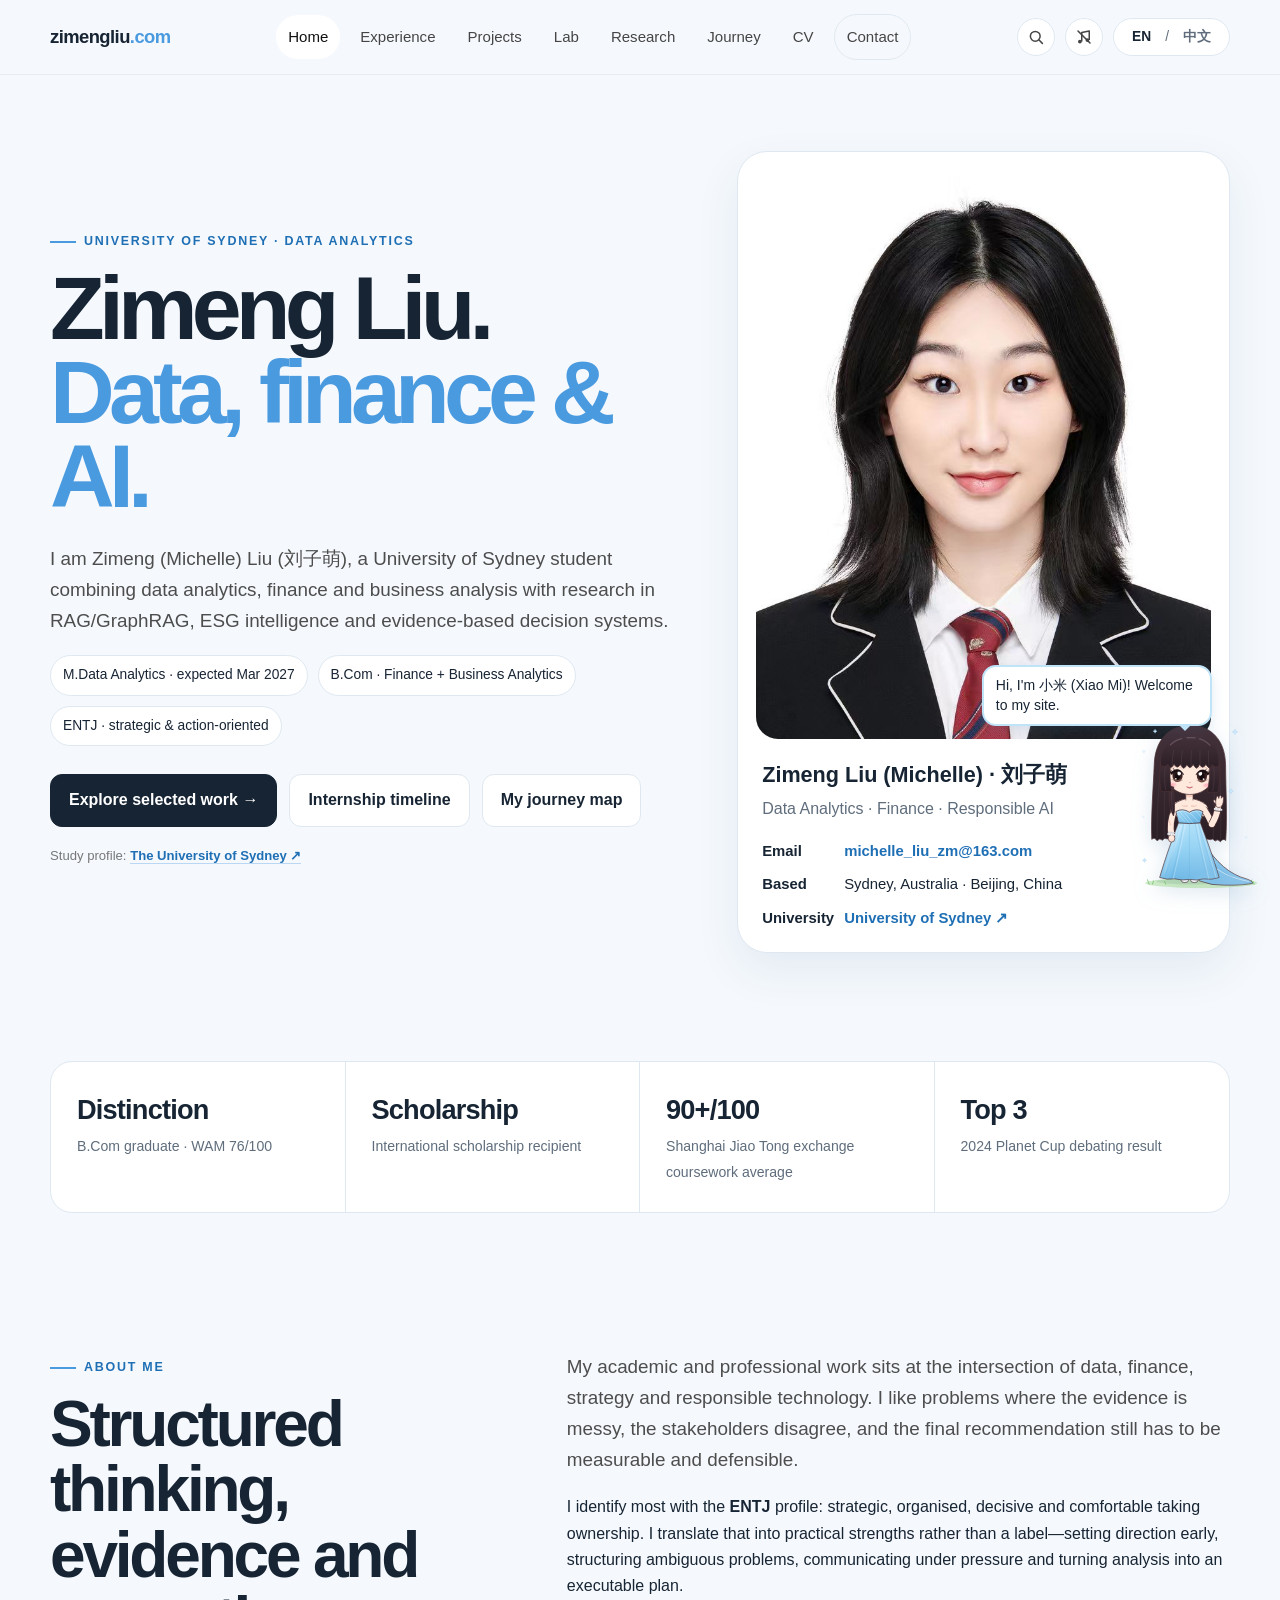
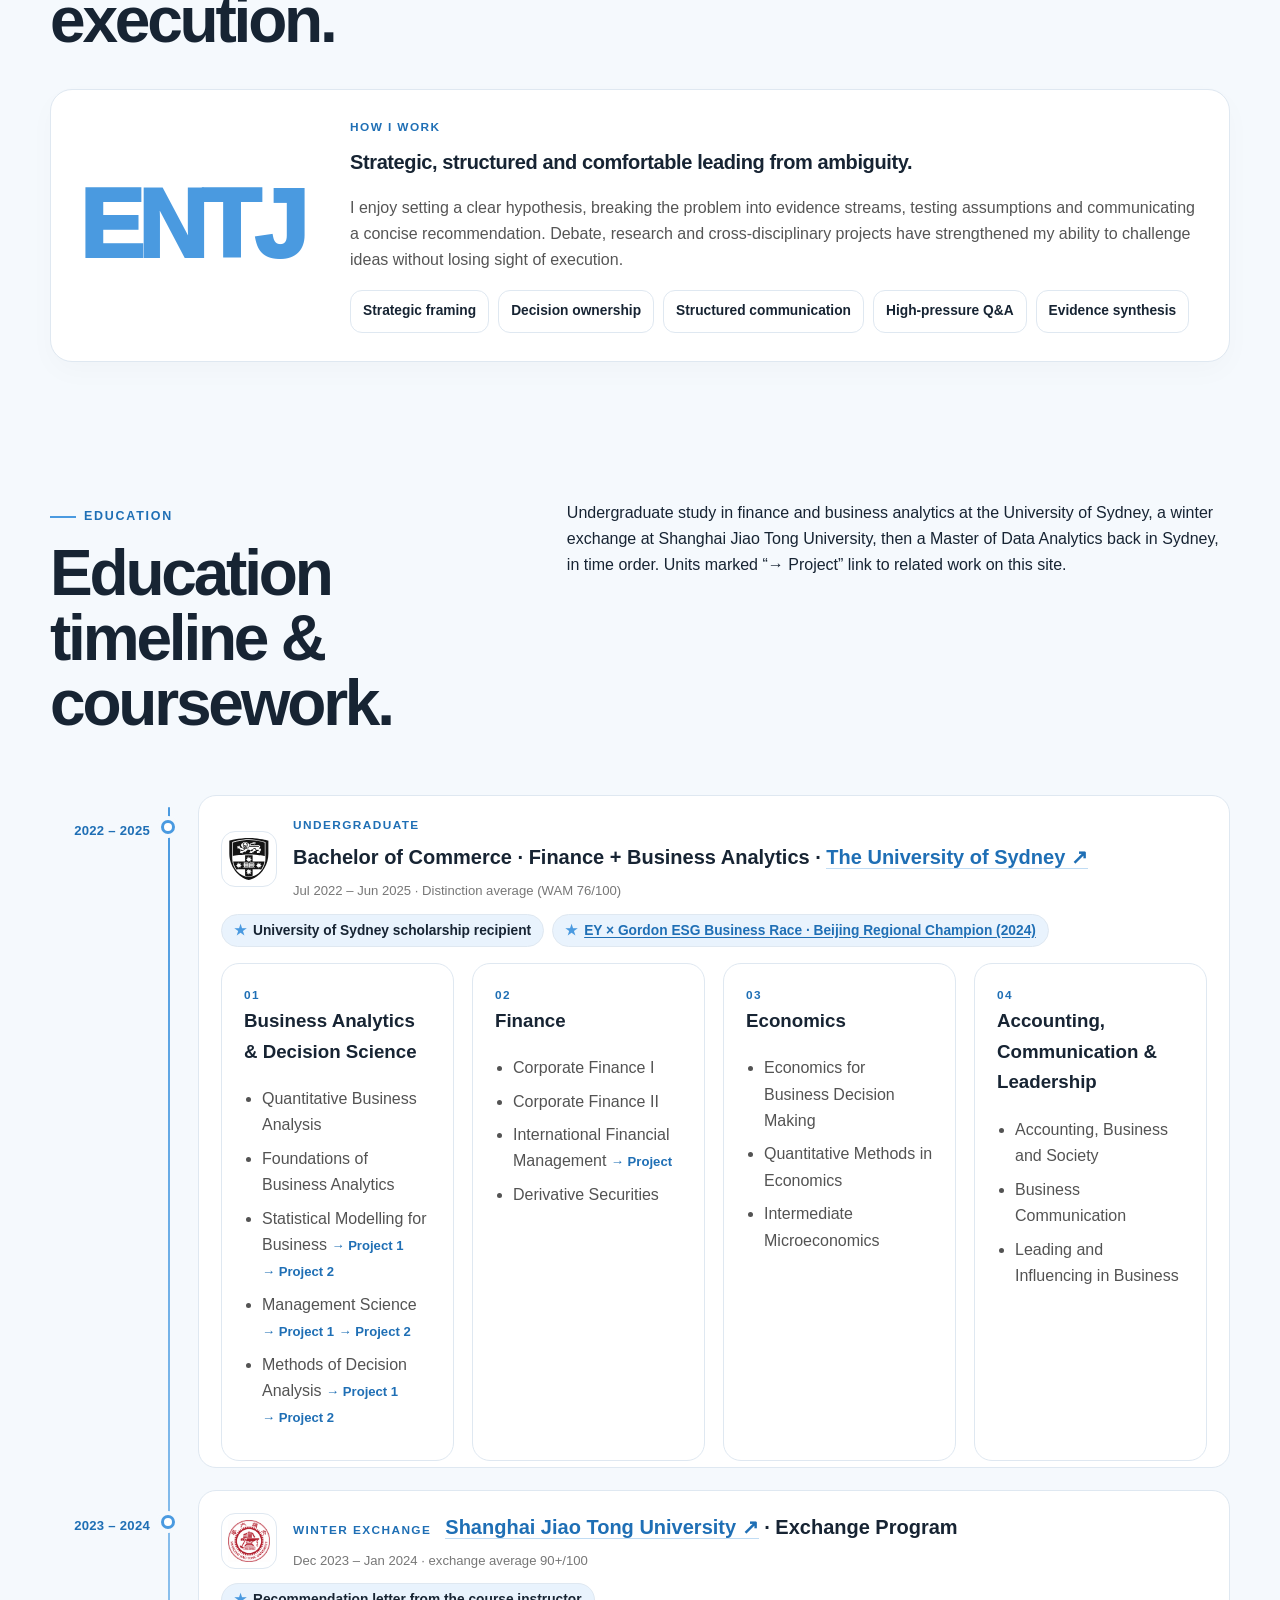
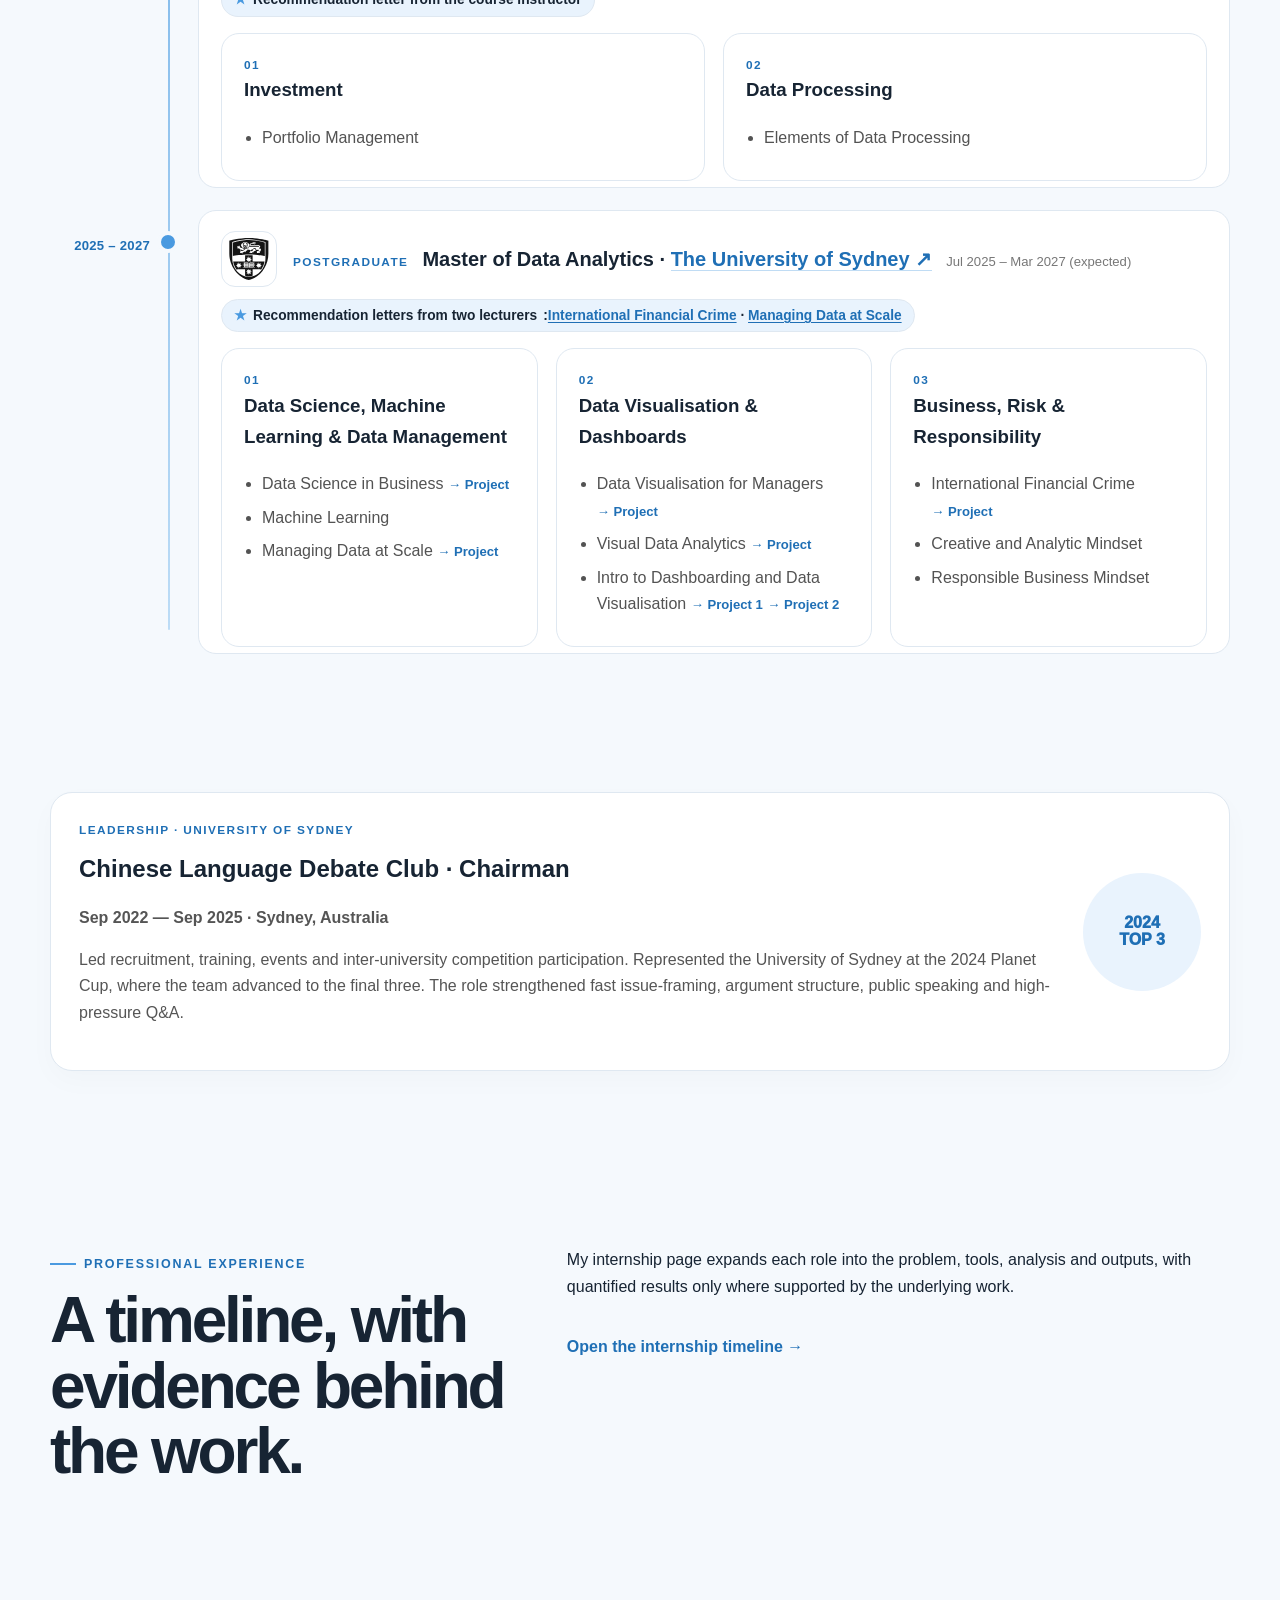
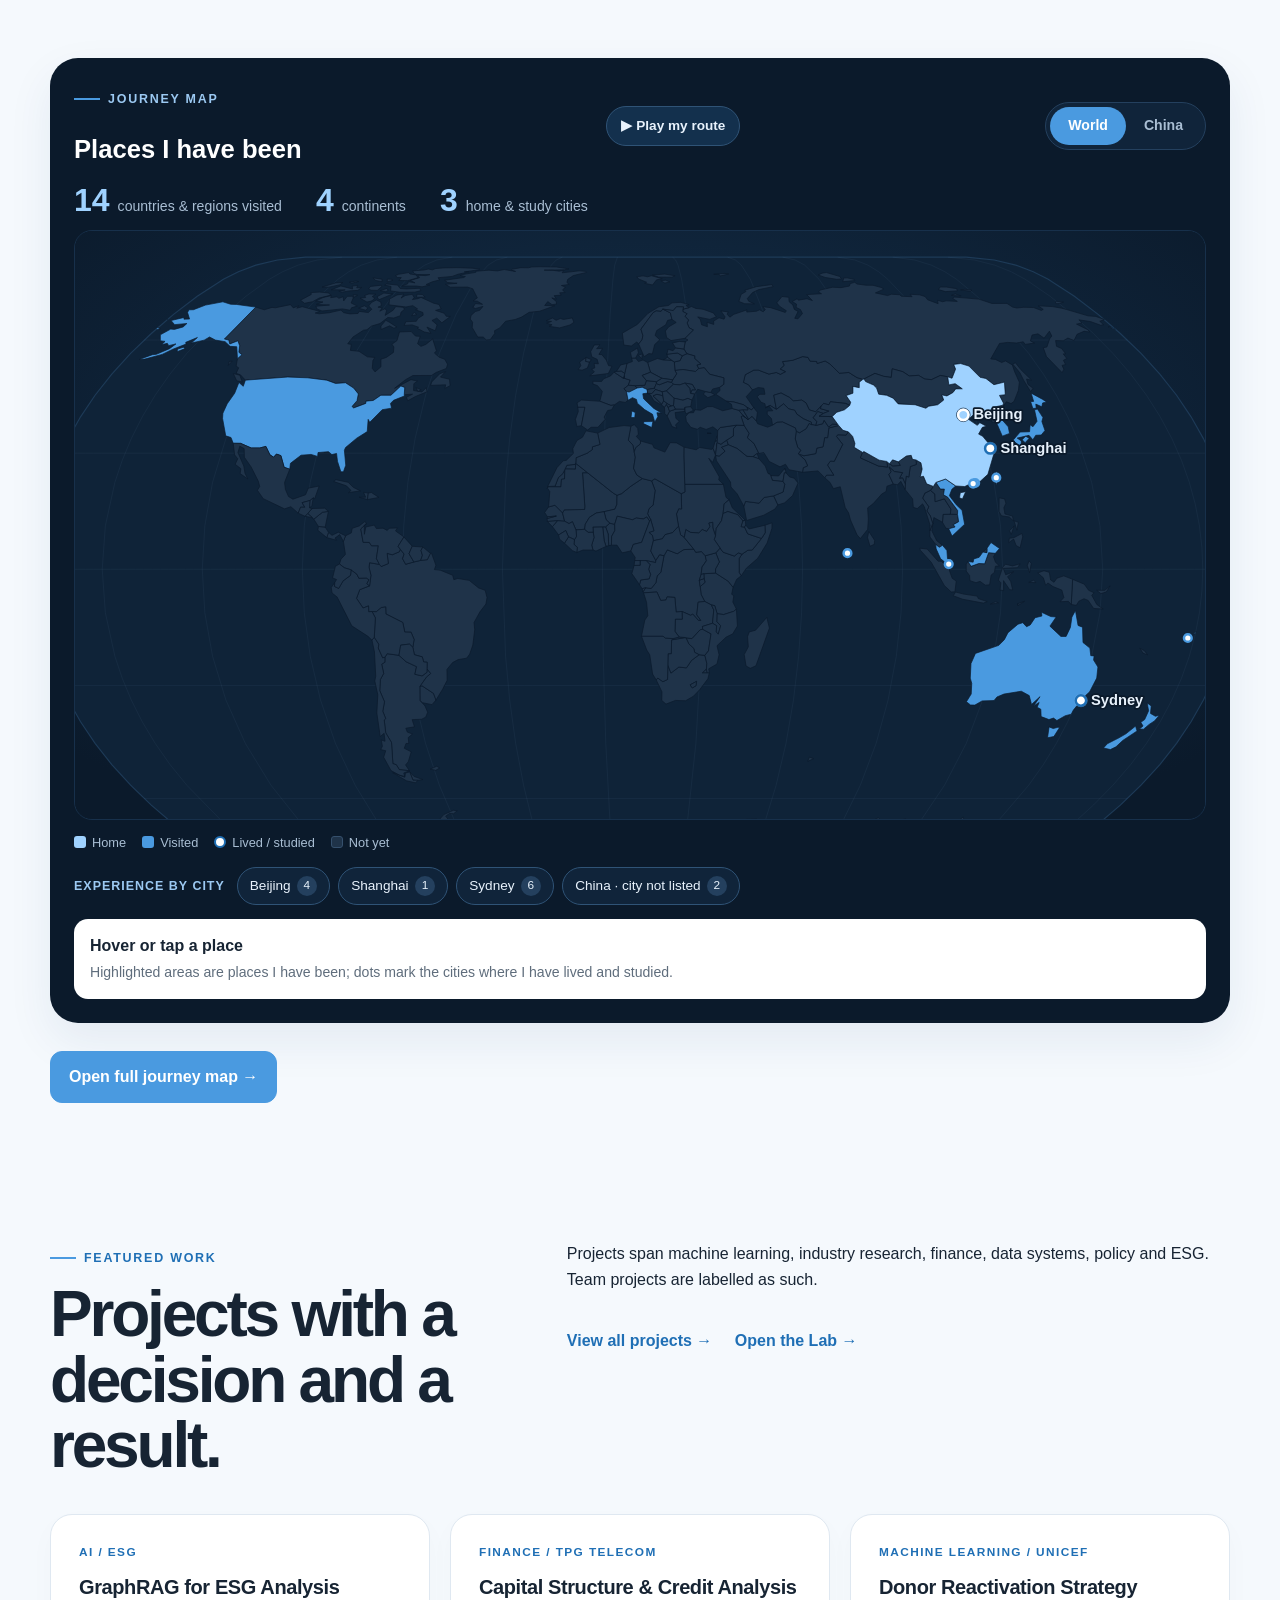
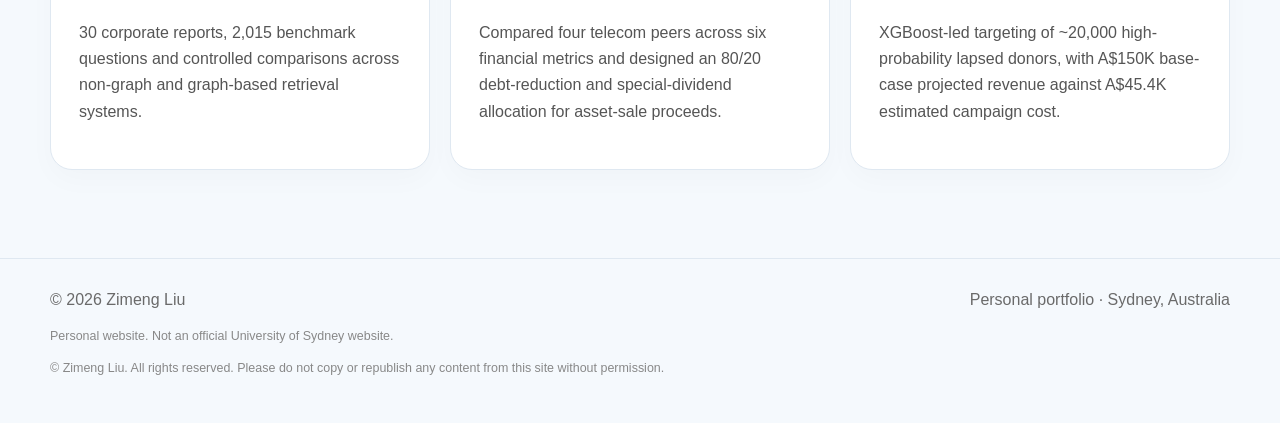
==== commit 026b8e84: "Add Lab page, interactive models, project names; remove phone and old CV PDF" ====
--- a/index.html
+++ b/index.html
@@ -1,150 +1,91 @@
-<!doctype html><html lang="en"><head><meta charset="utf-8"><meta name="viewport" content="width=device-width,initial-scale=1"><meta name="description" content="Zimeng Liu — University of Sydney student working across data analytics, finance, responsible AI and sustainability."><title>Zimeng Liu | Data · Finance · Responsible AI</title><link rel="stylesheet" href="assets/css/styles.css"></head><body><header class="nav"><div class="container nav-inner"><a class="brand" href="index.html">zimengliu<span>.com</span></a><button class="menu-btn" aria-label="Open menu">☰</button><ul class="nav-links"><li><a class="active" href="index.html">Home</a></li><li><a class="" href="experience.html">Experience</a></li><li><a class="" href="projects.html">Projects</a></li><li><a class="" href="research.html">Research</a></li><li><a class="" href="journey.html">Journey</a></li><li><a class="" href="cv.html">CV</a></li><li><a class="nav-cta" href="index.html#contact">Contact</a></li></ul></div></header><main>
-<section class="hero"><div class="container hero-grid"><div class="reveal"><span class="eyebrow">University of Sydney · Data Analytics</span><h1 class="display">Zimeng Liu.<br><span class="accent">Data, finance & AI.</span></h1><p class="lead">I am Zimeng (Michelle) Liu, a University of Sydney student combining data analytics, finance and business analysis with research in RAG/GraphRAG, ESG intelligence and evidence-based decision systems.</p><div class="hero-kicker"><span class="pill">M.Data Analytics · expected Dec 2026</span><span class="pill">B.Com · Finance & Business Analysis</span><span class="pill">ENTJ · strategic & action-oriented</span></div><div class="actions"><a class="btn btn-primary" href="projects.html">Explore selected work →</a><a class="btn btn-ghost" href="experience.html">Internship timeline</a><a class="btn btn-ghost" href="journey.html">My journey map</a></div><p class="small" style="margin-top:18px">Study profile: <a class="usyd-link" href="https://www.sydney.edu.au/" target="_blank" rel="noopener">The University of Sydney ↗</a></p></div>
-<aside class="profile-shell reveal" id="contact"><img class="profile-img" src="assets/img/zimeng-liu.jpg" alt="Portrait of Zimeng Liu"><div class="profile-caption"><h3>Zimeng Liu (Michelle)</h3><p>Data Analytics · Finance · Responsible AI</p><div class="contact-stack"><div class="contact-row"><b>Email</b><a href="mailto:mmmmichelle.liu.m@gmail.com">mmmmichelle.liu.m@gmail.com</a></div><div class="contact-row"><b>Phone</b><a href="tel:+61423655077">+61 423 655 077</a></div><div class="contact-row"><b>Based</b><span>Sydney, Australia · Beijing, China</span></div><div class="contact-row"><b>University</b><a href="https://www.sydney.edu.au/" target="_blank" rel="noopener">University of Sydney ↗</a></div></div></div></aside></div></section>
-<section class="section-tight"><div class="container stats reveal"><div class="stat"><strong>Distinction</strong><span>B.Com graduate · WAM 76/100</span></div><div class="stat"><strong>Scholarship</strong><span>International scholarship recipient</span></div><div class="stat"><strong>90+/100</strong><span>Shanghai Jiao Tong exchange coursework average</span></div><div class="stat"><strong>Top 3</strong><span>2024 Planet Cup debating result</span></div></div></section>
-<section class="section" id="about"><div class="container"><div class="split-heading reveal"><div><span class="eyebrow">About me</span><h2>Structured thinking, evidence and execution.</h2></div><div><p class="lead">My academic and professional work sits at the intersection of data, finance, strategy and responsible technology. I like problems where the evidence is messy, the stakeholders disagree, and the final recommendation still has to be measurable and defensible.</p><p>I identify most with the <strong>ENTJ</strong> profile: strategic, organised, decisive and comfortable taking ownership. I translate that into practical strengths rather than a label—setting direction early, structuring ambiguous problems, communicating under pressure and turning analysis into an executable plan.</p></div></div><div class="personality card reveal"><div class="entj">ENTJ</div><div><div class="card-index">How I work</div><h3>Strategic, structured and comfortable leading from ambiguity.</h3><p>I enjoy setting a clear hypothesis, breaking the problem into evidence streams, testing assumptions and communicating a concise recommendation. Debate, research and cross-disciplinary projects have strengthened my ability to challenge ideas without losing sight of execution.</p><div class="strengths"><span class="strength">Strategic framing</span><span class="strength">Decision ownership</span><span class="strength">Structured communication</span><span class="strength">High-pressure Q&A</span><span class="strength">Evidence synthesis</span></div></div></div></div></section>
+<!doctype html><html lang="en"><head><meta charset="utf-8"><meta name="viewport" content="width=device-width,initial-scale=1"><title data-zh="刘子萌 | 数据 · 金融 · 负责任的 AI">Zimeng Liu (刘子萌) | Data Analytics · Finance · Responsible AI</title>
+<meta name="description" content="Zimeng (Michelle) Liu 刘子萌 — Master of Data Analytics student at the University of Sydney, with internships in strategy consulting, business analytics and industry research, and projects in data analytics, finance and responsible AI.">
+<link rel="canonical" href="https://zimengliu.com/">
+<meta property="og:type" content="profile">
+<meta property="og:site_name" content="Zimeng Liu">
+<meta property="og:title" content="Zimeng Liu (刘子萌) | Data Analytics · Finance · Responsible AI">
+<meta property="og:description" content="Zimeng (Michelle) Liu 刘子萌 — Master of Data Analytics student at the University of Sydney, with internships in strategy consulting, business analytics and industry research, and projects in data analytics, finance and responsible AI.">
+<meta property="og:url" content="https://zimengliu.com/">
+<meta property="og:image" content="https://zimengliu.com/assets/img/zimeng-liu.jpg">
+<meta property="og:locale" content="en_AU">
+<meta property="og:locale:alternate" content="zh_CN">
+<meta name="twitter:card" content="summary">
+<link rel="icon" href="/favicon.ico" sizes="48x48"><link rel="icon" href="/assets/icons/favicon.svg" type="image/svg+xml"><link rel="icon" href="/assets/icons/favicon-96.png" type="image/png" sizes="96x96"><link rel="apple-touch-icon" href="/assets/icons/apple-touch-icon.png"><meta name="theme-color" content="#1f6fb5">
+<script type="application/ld+json">{"@context": "https://schema.org", "@type": "ProfilePage", "url": "https://zimengliu.com/", "mainEntity": {"@type": "Person", "@id": "https://zimengliu.com/#person", "name": "Zimeng Liu", "alternateName": ["刘子萌", "Michelle Liu", "Zimeng (Michelle) Liu"], "url": "https://zimengliu.com/", "image": "https://zimengliu.com/assets/img/zimeng-liu.jpg", "email": "mailto:michelle_liu_zm@163.com", "description": "Master of Data Analytics student at the University of Sydney working across business analytics, strategy, finance and responsible AI.", "alumniOf": [{"@type": "CollegeOrUniversity", "name": "The University of Sydney", "url": "https://www.sydney.edu.au/"}], "knowsAbout": ["Data analytics", "Business analysis", "Strategy consulting", "Machine learning", "Financial analysis", "ESG", "Retrieval-augmented generation", "Responsible AI"], "homeLocation": {"@type": "Place", "name": "Sydney, Australia"}}}</script>
+<link rel="stylesheet" href="assets/css/styles.css"></head><body><header class="nav"><div class="container nav-inner"><a class="brand" href="index.html">zimengliu<span>.com</span></a><ul class="nav-links"><li><a class="active" href="index.html">Home</a></li><li><a class="" href="experience.html">Experience</a></li><li><a class="" href="projects.html">Projects</a></li><li><a href="lab.html">Lab</a></li><li><a class="" href="research.html">Research</a></li><li><a class="" href="journey.html">Journey</a></li><li><a class="" href="cv.html">CV</a></li><li><a class="nav-cta" href="index.html#contact">Contact</a></li></ul><div class="nav-tools"><div class="language-switcher" aria-label="Language"><button type="button" data-lang-choice="en">EN</button><span>/</span><button type="button" data-lang-choice="zh">中文</button></div><button class="menu-btn" type="button" aria-label="Open menu">☰</button></div></div></header><main>
+<section class="hero"><div class="container hero-grid"><div class="reveal"><span class="eyebrow" data-zh="悉尼大学 · 数据分析">University of Sydney · Data Analytics</span><h1 class="display"><span data-zh="刘子萌。">Zimeng Liu.</span><br><span class="accent" data-zh="数据、金融与 AI。">Data, finance & AI.</span></h1><p class="lead" data-zh="我是刘子萌（Michelle），悉尼大学学生，把数据分析、金融与商业分析结合起来，研究方向包括 RAG/GraphRAG、ESG 信息智能分析和基于证据的决策系统。">I am Zimeng (Michelle) Liu (刘子萌), a University of Sydney student combining data analytics, finance and business analysis with research in RAG/GraphRAG, ESG intelligence and evidence-based decision systems.</p><div class="hero-kicker"><span class="pill" data-zh="数据分析硕士 · 预计 2027 年 3 月毕业">M.Data Analytics · expected Mar 2027</span><span class="pill" data-zh="商学学士 · 金融 + 商业分析">B.Com · Finance + Business Analytics</span><span class="pill" data-zh="ENTJ · 有战略、重行动">ENTJ · strategic & action-oriented</span></div><div class="actions"><a class="btn btn-primary" href="projects.html" data-zh="查看精选作品 →">Explore selected work →</a><a class="btn btn-ghost" href="experience.html" data-zh="实习经历时间线">Internship timeline</a><a class="btn btn-ghost" href="journey.html" data-zh="我的足迹地图">My journey map</a></div><p class="small" style="margin-top:18px"><span data-zh="就读院校：">Study profile:</span> <a class="usyd-link" href="https://www.sydney.edu.au/" target="_blank" rel="noopener"><span data-zh="悉尼大学">The University of Sydney</span> ↗</a></p></div>
+<aside class="profile-shell reveal" id="contact"><img class="profile-img" src="assets/img/zimeng-liu.jpg" alt="Portrait of Zimeng Liu"><div class="profile-caption"><h3 data-zh="刘子萌（Michelle）">Zimeng Liu (Michelle) · 刘子萌</h3><p data-zh="数据分析 · 金融 · 负责任的 AI">Data Analytics · Finance · Responsible AI</p><div class="contact-stack"><div class="contact-row"><b data-zh="邮箱">Email</b><a href="mailto:michelle_liu_zm@163.com">michelle_liu_zm@163.com</a></div><div class="contact-row"><b data-zh="所在地">Based</b><span data-zh="澳大利亚悉尼 · 中国北京">Sydney, Australia · Beijing, China</span></div><div class="contact-row"><b data-zh="学校">University</b><a href="https://www.sydney.edu.au/" target="_blank" rel="noopener"><span data-zh="悉尼大学">University of Sydney</span> ↗</a></div></div></div></aside></div></section>
+<section class="section-tight"><div class="container stats reveal"><div class="stat"><strong data-zh="优良（Distinction）">Distinction</strong><span data-zh="商学学士毕业 · WAM 76/100">B.Com graduate · WAM 76/100</span></div><div class="stat"><strong data-zh="奖学金">Scholarship</strong><span data-zh="国际学生奖学金获得者">International scholarship recipient</span></div><div class="stat"><strong>90+/100</strong><span data-zh="上海交大交换课程平均分">Shanghai Jiao Tong exchange coursework average</span></div><div class="stat"><strong data-zh="前三">Top 3</strong><span data-zh="2024 星球杯辩论赛成绩">2024 Planet Cup debating result</span></div></div></section>
+<section class="section" id="about"><div class="container"><div class="split-heading reveal"><div><span class="eyebrow" data-zh="关于我">About me</span><h2 data-zh="结构化思考、证据与执行。">Structured thinking, evidence and execution.</h2></div><div><p class="lead" data-zh="我的学习和工作处在数据、金融、战略与负责任技术的交汇处。我喜欢这样的问题：证据杂乱、相关方意见不一，但最终建议仍然必须可衡量、站得住。">My academic and professional work sits at the intersection of data, finance, strategy and responsible technology. I like problems where the evidence is messy, the stakeholders disagree, and the final recommendation still has to be measurable and defensible.</p><p><span data-zh="我最认同">I identify most with the</span> <strong>ENTJ</strong> <span data-zh="型人格：有战略眼光、有条理、果断，愿意承担责任。我把它转化为实际的能力，而不只是一个标签：尽早定方向、拆解模糊的问题、在压力下沟通，并把分析变成可执行的计划。">profile: strategic, organised, decisive and comfortable taking ownership. I translate that into practical strengths rather than a label—setting direction early, structuring ambiguous problems, communicating under pressure and turning analysis into an executable plan.</span></p></div></div><div class="personality card reveal"><div class="entj">ENTJ</div><div><div class="card-index" data-zh="我的工作方式">How I work</div><h3 data-zh="有战略、有结构，能在模糊中带队。">Strategic, structured and comfortable leading from ambiguity.</h3><p data-zh="我喜欢先提出清晰的假设，把问题拆成几条证据线，检验假设，再给出简洁的建议。辩论、研究和跨学科项目让我能够质疑观点，同时不忘落地执行。">I enjoy setting a clear hypothesis, breaking the problem into evidence streams, testing assumptions and communicating a concise recommendation. Debate, research and cross-disciplinary projects have strengthened my ability to challenge ideas without losing sight of execution.</p><div class="strengths"><span class="strength" data-zh="战略框定">Strategic framing</span><span class="strength" data-zh="对决策负责">Decision ownership</span><span class="strength" data-zh="结构化沟通">Structured communication</span><span class="strength" data-zh="高压问答">High-pressure Q&A</span><span class="strength" data-zh="证据综合">Evidence synthesis</span></div></div></div></div></section>
 <section class="section-tight" id="coursework">
 <div class="container">
 <div class="split-heading reveal">
 <div>
 <span class="eyebrow" data-zh="教育背景">Education</span>
-<h2 data-zh="所学课程">Coursework by degree.</h2>
+<h2 data-zh="教育经历与所学课程">Education timeline & coursework.</h2>
 </div>
-<p data-zh="悉尼大学硕士、本科课程与上海交通大学交换课程，按领域分类。带“→ 项目”的课程在本网站上有对应的项目。">Units I have studied at the University of Sydney and on exchange at Shanghai Jiao Tong University, grouped by area. Units marked “→ Project” link to related work on this site.</p>
+<p data-zh="悉尼大学本科（金融 + 商业分析）、上海交通大学寒假交换、悉尼大学数据分析硕士，按时间顺序排列；课程按领域分类，带“→ 项目”的课程在本网站上有对应的项目。">Undergraduate study in finance and business analytics at the University of Sydney, a winter exchange at Shanghai Jiao Tong University, then a Master of Data Analytics back in Sydney, in time order. Units marked “→ Project” link to related work on this site.</p>
 </div>
 
+<div class="edu-timeline">
+<div class="edu-step">
+<div class="edu-when"><span class="edu-dot" aria-hidden="true"></span><span class="edu-date" data-zh="2022 – 2025">2022 – 2025</span></div>
 <div class="degree-block reveal">
 <div class="degree-head">
-<span class="school-logo" aria-hidden="true">USYD</span>
-<div class="degree-title">
-<span class="card-index" data-zh="研究生">Postgraduate</span>
-<h3 data-zh="数据分析硕士 · 悉尼大学">Master of Data Analytics · The University of Sydney</h3>
-<span class="small" data-zh="2025 年 9 月 – 2026 年 12 月（预计）">Sep 2025 – Dec 2026 (expected)</span>
-</div>
-</div>
-<ul class="degree-achievements">
-<li><span class="achievement-icon" aria-hidden="true">★</span><span data-zh="获得两门课程老师的推荐信：">Recommendation letters from two lecturers:</span> <a href="project-detail.html?id=beneficial-ownership" data-zh="国际金融犯罪">International Financial Crime</a> · <a href="project-detail.html?id=disney-data-architecture" data-zh="大规模数据管理">Managing Data at Scale</a></li>
-</ul>
-<div class="course-grid is-fluid">
-<article class="course-card">
-<div class="card-index">01</div>
-<h3 data-zh="数据科学、机器学习与数据管理">Data Science, Machine Learning & Data Management</h3>
-<ul>
-<li><span data-zh="商业数据科学">Data Science in Business</span> <a class="course-link" href="project-detail.html?id=buss6002-model-selection" data-zh="→ 项目">→ Project</a></li>
-<li data-zh="机器学习">Machine Learning</li>
-<li><span data-zh="大规模数据管理">Managing Data at Scale</span> <a class="course-link" href="project-detail.html?id=disney-data-architecture" data-zh="→ 项目">→ Project</a></li>
-</ul>
-</article>
-<article class="course-card">
-<div class="card-index">02</div>
-<h3 data-zh="数据可视化与看板">Data Visualisation & Dashboards</h3>
-<ul>
-<li><span data-zh="面向管理者的数据可视化">Data Visualisation for Managers</span> <a class="course-link" href="project-detail.html?id=thailand-nomad-dashboard" data-zh="→ 项目">→ Project</a></li>
-<li><span data-zh="可视化数据分析">Visual Data Analytics</span> <a class="course-link" href="project-detail.html?id=early-childhood" data-zh="→ 项目">→ Project</a></li>
-<li><span data-zh="看板与数据可视化入门">Intro to Dashboarding and Data Visualisation</span> <a class="course-link" href="project-detail.html?id=smart-travel-dashboard" data-zh="→ 项目 1">→ Project 1</a> <a class="course-link" href="project-detail.html?id=graduate-outcome-dashboard" data-zh="→ 项目 2">→ Project 2</a></li>
-</ul>
-</article>
-<article class="course-card">
-<div class="card-index">03</div>
-<h3 data-zh="商业、风险与责任">Business, Risk & Responsibility</h3>
-<ul>
-<li><span data-zh="国际金融犯罪">International Financial Crime</span> <a class="course-link" href="project-detail.html?id=beneficial-ownership" data-zh="→ 项目">→ Project</a></li>
-<li data-zh="创造性与分析性思维">Creative and Analytic Mindset</li>
-<li data-zh="负责任的商业思维">Responsible Business Mindset</li>
-</ul>
-</article>
-</div>
-</div>
-
-<div class="degree-block reveal">
-<div class="degree-head">
-<span class="school-logo" aria-hidden="true">USYD</span>
+<a class="school-logo" href="https://www.sydney.edu.au/" target="_blank" rel="noopener" aria-label="The University of Sydney website"><img src="assets/logos/usyd-crest.svg" alt="The University of Sydney crest"></a>
 <div class="degree-title">
 <span class="card-index" data-zh="本科">Undergraduate</span>
-<h3 data-zh="商学学士（金融与商业分析）· 悉尼大学">Bachelor of Commerce · Finance & Business Analysis · The University of Sydney</h3>
-<span class="small" data-zh="Distinction 平均（WAM 76/100）">Distinction average (WAM 76/100)</span>
+<h3><span data-zh="商学学士（金融 + 商业分析）">Bachelor of Commerce · Finance + Business Analytics</span> · <a class="school-link" href="https://www.sydney.edu.au/" target="_blank" rel="noopener"><span data-zh="悉尼大学">The University of Sydney</span> ↗</a></h3>
+<span class="small" data-zh="2022 年 7 月 – 2025 年 6 月 · Distinction 平均（WAM 76/100）">Jul 2022 – Jun 2025 · Distinction average (WAM 76/100)</span>
 </div>
 </div>
 <ul class="degree-achievements">
 <li><span class="achievement-icon" aria-hidden="true">★</span><span data-zh="悉尼大学校级奖学金">University of Sydney scholarship recipient</span></li>
 <li><span class="achievement-icon" aria-hidden="true">★</span><a href="project-detail.html?id=ey-gordon" data-zh="安永 × 高顿 ESG 商业挑战赛 · 北京赛区冠军（2024）">EY × Gordon ESG Business Race · Beijing Regional Champion (2024)</a></li>
 </ul>
-<div class="course-grid is-fluid">
-<article class="course-card">
-<div class="card-index">01</div>
-<h3 data-zh="商业分析与决策科学">Business Analytics & Decision Science</h3>
-<ul>
-<li data-zh="商业定量分析">Quantitative Business Analysis</li>
-<li data-zh="商业分析基础">Foundations of Business Analytics</li>
-<li><span data-zh="商业统计建模">Statistical Modelling for Business</span> <a class="course-link" href="project-detail.html?id=house-price-regression" data-zh="→ 项目 1">→ Project 1</a> <a class="course-link" href="project-detail.html?id=earnings-height-regression" data-zh="→ 项目 2">→ Project 2</a></li>
-<li><span data-zh="管理科学">Management Science</span> <a class="course-link" href="project-detail.html?id=nsw-milk-distribution" data-zh="→ 项目 1">→ Project 1</a> <a class="course-link" href="project-detail.html?id=milk-tanker-genai" data-zh="→ 项目 2">→ Project 2</a></li>
-<li><span data-zh="决策分析方法">Methods of Decision Analysis</span> <a class="course-link" href="project-detail.html?id=decision-trees-analysis" data-zh="→ 项目 1">→ Project 1</a> <a class="course-link" href="project-detail.html?id=bubble-tea-simulation" data-zh="→ 项目 2">→ Project 2</a></li>
-</ul>
-</article>
-<article class="course-card">
-<div class="card-index">02</div>
-<h3 data-zh="金融">Finance</h3>
-<ul>
-<li data-zh="公司金融 I">Corporate Finance I</li>
-<li data-zh="公司金融 II">Corporate Finance II</li>
-<li><span data-zh="国际财务管理">International Financial Management</span> <a class="course-link" href="project-detail.html?id=amer-sports-ipo" data-zh="→ 项目">→ Project</a></li>
-<li data-zh="衍生证券">Derivative Securities</li>
-</ul>
-</article>
-<article class="course-card">
-<div class="card-index">03</div>
-<h3 data-zh="经济学">Economics</h3>
-<ul>
-<li data-zh="商业决策经济学">Economics for Business Decision Making</li>
-<li data-zh="经济学定量方法">Quantitative Methods in Economics</li>
-<li data-zh="中级微观经济学">Intermediate Microeconomics</li>
-</ul>
-</article>
-<article class="course-card">
-<div class="card-index">04</div>
-<h3 data-zh="会计、沟通与领导力">Accounting, Communication & Leadership</h3>
-<ul>
-<li data-zh="会计、商业与社会">Accounting, Business and Society</li>
-<li data-zh="商务沟通">Business Communication</li>
-<li data-zh="商业领导力与影响力">Leading and Influencing in Business</li>
-</ul>
-</article>
+<div class="course-grid is-fluid" data-private-courses="ug" data-nosnippet></div>
 </div>
 </div>
-
+<div class="edu-step">
+<div class="edu-when"><span class="edu-dot" aria-hidden="true"></span><span class="edu-date" data-zh="2023 – 2024">2023 – 2024</span></div>
 <div class="degree-block reveal">
 <div class="degree-head">
-<span class="school-logo" aria-hidden="true">SJTU</span>
+<a class="school-logo" href="https://www.sjtu.edu.cn/" target="_blank" rel="noopener" aria-label="Shanghai Jiao Tong University website"><img src="assets/logos/sjtu-crest.png" alt="Shanghai Jiao Tong University emblem"></a>
 <div class="degree-title">
-<span class="card-index" data-zh="交换">Exchange</span>
-<h3 data-zh="上海交通大学 · 交换项目">Shanghai Jiao Tong University · Exchange Program</h3>
+<span class="card-index" data-zh="寒假交换">Winter exchange</span>
+<h3><a class="school-link" href="https://www.sjtu.edu.cn/" target="_blank" rel="noopener"><span data-zh="上海交通大学">Shanghai Jiao Tong University</span> ↗</a> · <span data-zh="交换项目">Exchange Program</span></h3>
 <span class="small" data-zh="2023 年 12 月 – 2024 年 1 月 · 交换课程平均 90+/100">Dec 2023 – Jan 2024 · exchange average 90+/100</span>
 </div>
 </div>
 <ul class="degree-achievements">
 <li><span class="achievement-icon" aria-hidden="true">★</span><span data-zh="获得授课老师的推荐信">Recommendation letter from the course instructor</span></li>
 </ul>
-<div class="course-grid is-fluid">
-<article class="course-card">
-<div class="card-index">01</div>
-<h3 data-zh="投资">Investment</h3>
-<ul>
-<li data-zh="投资组合管理">Portfolio Management</li>
+<div class="course-grid is-fluid" data-private-courses="ex" data-nosnippet></div>
+</div>
+</div>
+<div class="edu-step is-current">
+<div class="edu-when"><span class="edu-dot" aria-hidden="true"></span><span class="edu-date" data-zh="2025 – 2027">2025 – 2027</span></div>
+<div class="degree-block reveal">
+<div class="degree-head">
+<a class="school-logo" href="https://www.sydney.edu.au/" target="_blank" rel="noopener" aria-label="The University of Sydney website"><img src="assets/logos/usyd-crest.svg" alt="The University of Sydney crest"></a>
+<div class="degree-title">
+<span class="card-index" data-zh="研究生">Postgraduate</span>
+<h3><span data-zh="数据分析硕士">Master of Data Analytics</span> · <a class="school-link" href="https://www.sydney.edu.au/" target="_blank" rel="noopener"><span data-zh="悉尼大学">The University of Sydney</span> ↗</a></h3>
+<span class="small" data-zh="2025 年 7 月 – 2027 年 3 月（预计）">Jul 2025 – Mar 2027 (expected)</span>
+</div>
+</div>
+<ul class="degree-achievements">
+<li><span class="achievement-icon" aria-hidden="true">★</span><span data-zh="获得两门课程老师的推荐信">Recommendation letters from two lecturers</span><span data-private-courses="rec" data-nosnippet></span></li>
 </ul>
-</article>
-<article class="course-card">
-<div class="card-index">02</div>
-<h3 data-zh="数据处理">Data Processing</h3>
-<ul>
-<li data-zh="数据处理基础">Elements of Data Processing</li>
-</ul>
-</article>
+<div class="course-grid is-fluid" data-private-courses="pg" data-nosnippet></div>
+</div>
 </div>
 </div>
 </div>
 </section>
-<section class="section"><div class="container"><article class="card debate-card reveal"><div><div class="card-index">Leadership · University of Sydney</div><h2 style="margin:8px 0 10px">Chinese Language Debate Club · Chairman</h2><p><strong>Sep 2022 — Sep 2025 · Sydney, Australia</strong></p><p>Led recruitment, training, events and inter-university competition participation. Represented the University of Sydney at the 2024 Planet Cup, where the team advanced to the final three. The role strengthened fast issue-framing, argument structure, public speaking and high-pressure Q&A.</p></div><div class="badge-big">2024<br>TOP 3</div></article></div></section>
-<section class="section"><div class="container"><div class="split-heading reveal"><div><span class="eyebrow">Professional experience</span><h2>A timeline, with evidence behind the work.</h2></div><div><p>My internship page expands each role into the problem, tools, analysis and outputs, with quantified results only where supported by the underlying work.</p><a class="project-link" href="experience.html">Open the internship timeline →</a></div></div></div></section>
-<section class="section-tight"><div class="container"><div class="map-wrap reveal"><div class="map-head"><div><span class="eyebrow" style="color:#ffb9a7">Journey map</span><h3 style="margin:0;font-size:1.6rem">Places I have explored</h3><p>Click a marker. The current version records locations; later each marker can open a story, project, exchange, competition or travel memory.</p></div><div class="small" style="color:#aaa">14 countries / regions</div></div><div class="world-map" data-map><svg viewBox="0 0 1000 500" role="img" aria-label="Stylised world map"><path class="land" d="M80,95 145,60 240,74 288,116 255,154 190,160 145,194 104,175 63,130Z"/><path class="land" d="M210,188 252,206 276,250 258,310 230,365 202,332 190,272Z"/><path class="land" d="M428,92 520,73 603,100 627,145 593,181 535,175 515,210 470,195 446,150Z"/><path class="land" d="M520,194 575,205 610,252 590,340 546,390 510,332 492,260Z"/><path class="land" d="M605,105 690,76 788,92 880,130 901,180 850,205 790,190 742,220 696,196 654,161Z"/><path class="land" d="M753,220 816,231 835,280 804,310 758,288 730,249Z"/><path class="land" d="M806,334 870,340 914,385 883,430 823,420 788,376Z"/><path class="land" d="M930,404 958,417 947,446 920,437Z"/></svg></div><div class="map-info"><div><strong id="mapInfoTitle">Select a marker</strong><span id="mapInfoText">Click any red point to select a location.</span></div><span>● <b style="color:#e64626">Visited</b></span></div><div class="region-list"><span>United States</span><span>Italy</span><span>Maldives</span><span>Singapore</span><span>Malaysia</span><span>Vietnam</span><span>Hong Kong</span><span>Macau</span><span>Taiwan</span><span>South Korea</span><span>Japan</span><span>Australia</span><span>New Zealand</span><span>Fiji</span></div></div><div class="actions"><a class="btn btn-accent" href="journey.html">Open full journey map →</a></div></div></section>
-<section class="section"><div class="container"><div class="split-heading reveal"><div><span class="eyebrow">Featured work</span><h2>Projects with a decision and a result.</h2></div><div><p>Projects span machine learning, industry research, finance, data systems, policy and ESG. Team projects are labelled as such.</p><a class="project-link" href="projects.html">View all projects →</a></div></div><div class="grid-3"><article class="card reveal"><div class="card-index">AI / ESG</div><h3>GraphRAG for ESG Analysis</h3><p>30 corporate reports, 2,015 benchmark questions and controlled comparisons across non-graph and graph-based retrieval systems.</p></article><article class="card reveal"><div class="card-index">Finance / TPG Telecom</div><h3>Capital Structure & Credit Analysis</h3><p>Compared four telecom peers across six financial metrics and designed an 80/20 debt-reduction and special-dividend allocation for asset-sale proceeds.</p></article><article class="card reveal"><div class="card-index">Machine Learning / UNICEF</div><h3>Donor Reactivation Strategy</h3><p>XGBoost-led targeting of ~20,000 high-probability lapsed donors, with A$150K base-case projected revenue against A$45.4K estimated campaign cost.</p></article></div></div></section>
-</main><footer class="footer"><div class="container footer-inner"><span>© <span data-year></span> Zimeng Liu</span><span>Personal portfolio · Sydney, Australia</span></div><div class="container privacy-note">Personal website. Not an official University of Sydney website.</div></footer><script src="assets/js/main.js"></script></body></html>+<section class="section"><div class="container"><article class="card debate-card reveal"><div><div class="card-index" data-zh="领导力 · 悉尼大学">Leadership · University of Sydney</div><h2 style="margin:8px 0 10px" data-zh="悉尼大学中文辩论社 · 主席">Chinese Language Debate Club · Chairman</h2><p><strong data-zh="2022 年 9 月 — 2025 年 9 月 · 澳大利亚悉尼">Sep 2022 — Sep 2025 · Sydney, Australia</strong></p><p data-zh="负责招新、培训、活动组织和校际比赛。代表悉尼大学参加 2024 年星球杯，队伍进入前三。这段经历锻炼了快速破题、论证结构、公开演讲和高压问答能力。">Led recruitment, training, events and inter-university competition participation. Represented the University of Sydney at the 2024 Planet Cup, where the team advanced to the final three. The role strengthened fast issue-framing, argument structure, public speaking and high-pressure Q&A.</p></div><div class="badge-big">2024<br>TOP 3</div></article></div></section>
+<section class="section"><div class="container"><div class="split-heading reveal"><div><span class="eyebrow" data-zh="实习经历">Professional experience</span><h2 data-zh="一条时间线，每段工作都有依据。">A timeline, with evidence behind the work.</h2></div><div><p data-zh="实习经历页把每段经历展开为问题、工具、分析与产出，只在有工作材料支撑的地方给出量化结果。">My internship page expands each role into the problem, tools, analysis and outputs, with quantified results only where supported by the underlying work.</p><a class="project-link" href="experience.html" data-zh="打开实习经历时间线 →">Open the internship timeline →</a></div></div></div></section>
+<section class="section-tight"><div class="container"><div class="jm-card reveal" data-journey-map><div class="jm-head"><div><span class="eyebrow" data-zh="足迹地图">Journey map</span><h3 data-zh="我去过的地方">Places I have been</h3></div><div class="jm-toggle" role="group" aria-label="Map view"><button type="button" data-jm-view="world">World</button><button type="button" data-jm-view="china">China</button></div></div><div class="jm-stats"></div><div class="jm-map"><div class="jm-svg"></div><div class="jm-tip"></div></div><div class="jm-foot"><div class="jm-legend"></div></div><div class="jm-info"></div></div><div class="actions"><a class="btn btn-accent" href="journey.html" data-zh="查看完整足迹地图 →">Open full journey map →</a></div></div></section>
+<section class="section"><div class="container"><div class="split-heading reveal"><div><span class="eyebrow" data-zh="精选项目">Featured work</span><h2 data-zh="每个项目都有决策和结果。">Projects with a decision and a result.</h2></div><div><p data-zh="项目涵盖机器学习、行业研究、金融、数据系统、政策与 ESG，小组项目会标明。">Projects span machine learning, industry research, finance, data systems, policy and ESG. Team projects are labelled as such.</p><a class="project-link" href="projects.html" data-zh="查看全部项目 →">View all projects →</a> <a class="project-link project-link-lab" href="lab.html" data-zh="打开作品实验室 →">Open the Lab →</a></div></div><div class="grid-3"><article class="card reveal"><div class="card-index">AI / ESG</div><h3 data-zh="GraphRAG × ESG 信息披露分析">GraphRAG for ESG Analysis</h3><p data-zh="30 份企业 ESG 报告、2,015 道评测题，在非图检索与多种图检索系统之间做受控对比。">30 corporate reports, 2,015 benchmark questions and controlled comparisons across non-graph and graph-based retrieval systems.</p></article><article class="card reveal"><div class="card-index" data-zh="金融 / TPG Telecom">Finance / TPG Telecom</div><h3 data-zh="资本结构与信用分析">Capital Structure & Credit Analysis</h3><p data-zh="比较四家电信同业的六项财务指标，并为资产出售所得设计 80/20 的降债与特别股息分配方案。">Compared four telecom peers across six financial metrics and designed an 80/20 debt-reduction and special-dividend allocation for asset-sale proceeds.</p></article><article class="card reveal"><div class="card-index" data-zh="机器学习 / UNICEF">Machine Learning / UNICEF</div><h3 data-zh="捐赠者召回策略">Donor Reactivation Strategy</h3><p data-zh="以 XGBoost 定向约 2 万名回流概率高的流失捐赠者，基础情景测算收入 15 万澳元，对应预计活动成本 4.54 万澳元。">XGBoost-led targeting of ~20,000 high-probability lapsed donors, with A$150K base-case projected revenue against A$45.4K estimated campaign cost.</p></article></div></div></section>
+</main><footer class="footer"><div class="container footer-inner"><span>© <span data-year></span> Zimeng Liu</span><span data-zh="个人作品集 · 澳大利亚悉尼">Personal portfolio · Sydney, Australia</span></div><div class="container privacy-note" data-zh="个人网站，并非悉尼大学官方网站。">Personal website. Not an official University of Sydney website.</div></footer><script src="assets/vendor/d3-array.min.js"></script><script src="assets/vendor/d3-geo.min.js"></script><script src="assets/data/geo-world.js"></script><script src="assets/data/geo-china.js"></script><script src="assets/js/i18n.js"></script><script src="assets/private/coursework.js"></script><script src="assets/js/journey-map.js"></script><script src="assets/js/main.js"></script>
+<script src="assets/js/site-extras.js"></script></body></html>
--- a/assets/css/styles.css
+++ b/assets/css/styles.css
@@ -1,8 +1,8 @@
 
 :root{
-  --bg:#fbfaf8;--surface:#fff;--text:#191919;--muted:#6b6b6b;--line:#e9e4dd;
-  --accent:#e64626;--accent-dark:#b9351c;--soft:#fff0eb;--nav:rgba(251,250,248,.9);
-  --shadow:0 18px 45px rgba(38,29,24,.08);--radius:22px;--max:1180px;
+  --bg:#f5f9fd;--surface:#fff;--text:#172433;--muted:#5f6d7c;--line:#dfe8f1;
+  --accent:#4a9ae0;--accent-dark:#1f6fb5;--soft:#e9f3fd;--nav:rgba(245,249,253,.9);
+  --shadow:0 18px 45px rgba(20,60,110,.08);--radius:22px;--max:1180px;
 }
 *{box-sizing:border-box} html{scroll-behavior:smooth} body{margin:0;background:var(--bg);color:var(--text);font-family:Inter,ui-sans-serif,-apple-system,BlinkMacSystemFont,"Segoe UI",Roboto,Helvetica,Arial,sans-serif;line-height:1.65}
 a{color:inherit;text-decoration:none} img{max-width:100%;display:block} button{font:inherit}
@@ -11,17 +11,17 @@
 .hero{padding:76px 0 58px}.hero-grid{display:grid;grid-template-columns:1.12fr .88fr;gap:60px;align-items:center}.display{font-size:clamp(3.5rem,7vw,6.8rem);line-height:.94;letter-spacing:-.065em;margin:0 0 24px}.accent{color:var(--accent)}.lead{font-size:1.18rem;color:#4d4d4d;max-width:760px}.hero-kicker,.tag-row,.contact-chips{display:flex;gap:10px;flex-wrap:wrap}.pill,.tag,.contact-chip{border:1px solid var(--line);background:#fff;border-radius:999px;padding:8px 12px;font-size:.86rem}.actions{display:flex;gap:12px;flex-wrap:wrap;margin-top:28px}.btn{display:inline-flex;align-items:center;justify-content:center;padding:12px 18px;border-radius:12px;font-weight:800;border:1px solid var(--line)}.btn-primary{background:var(--text);color:#fff;border-color:var(--text)}.btn-primary:hover{background:#000}.btn-ghost{background:#fff}.btn-accent{background:var(--accent);color:#fff;border-color:var(--accent)}
 .profile-shell{background:#fff;border:1px solid var(--line);border-radius:30px;padding:18px;box-shadow:var(--shadow)}.profile-img{aspect-ratio:4/5;object-fit:cover;border-radius:22px}.profile-caption{padding:18px 6px 4px}.profile-caption h3{font-size:1.35rem;margin:0}.profile-caption p{margin:4px 0;color:var(--muted)}.contact-stack{display:grid;gap:9px;margin-top:16px}.contact-row{display:flex;gap:10px;align-items:flex-start;font-size:.93rem}.contact-row b{min-width:72px}.contact-row a{color:var(--accent-dark);font-weight:700}
 .stats{display:grid;grid-template-columns:repeat(4,1fr);border:1px solid var(--line);background:#fff;border-radius:var(--radius);overflow:hidden}.stat{padding:26px;border-right:1px solid var(--line)}.stat:last-child{border-right:0}.stat strong{display:block;font-size:1.7rem;letter-spacing:-.03em}.stat span{font-size:.88rem;color:var(--muted)}
-.split-heading{display:grid;grid-template-columns:.82fr 1.18fr;gap:56px;align-items:start;margin-bottom:36px}.split-heading h2,.page-hero h1{font-size:clamp(2.4rem,5vw,4.5rem);line-height:1.02;letter-spacing:-.05em;margin:0}.split-heading p{margin-top:0}.grid-2{display:grid;grid-template-columns:repeat(2,1fr);gap:20px}.grid-3{display:grid;grid-template-columns:repeat(3,1fr);gap:20px}.card{background:#fff;border:1px solid var(--line);border-radius:var(--radius);padding:28px;box-shadow:0 10px 28px rgba(0,0,0,.025)}.card h3{font-size:1.25rem;margin:8px 0 10px;letter-spacing:-.02em}.card p{color:#555}.card-index{font-size:.74rem;font-weight:800;letter-spacing:.12em;color:var(--accent-dark);text-transform:uppercase}.metric-row{display:grid;grid-template-columns:repeat(2,1fr);gap:10px;margin-top:18px}.metric{padding:14px;background:var(--soft);border-radius:14px}.metric strong{display:block;font-size:1.3rem}.metric span{font-size:.78rem;color:#6b5148}.project-link{display:inline-block;margin-top:18px;font-weight:800;color:var(--accent-dark)}
-.page-hero{padding:78px 0 48px}.breadcrumb{color:var(--muted);font-size:.88rem;margin-bottom:24px}.page-hero .lead{max-width:850px}.note{padding:18px 20px;border-left:4px solid var(--accent);background:var(--soft);border-radius:10px;color:#55423d}
+.split-heading{display:grid;grid-template-columns:.82fr 1.18fr;gap:56px;align-items:start;margin-bottom:36px}.split-heading h2,.page-hero h1{font-size:clamp(2.4rem,5vw,4.5rem);line-height:1.02;letter-spacing:-.05em;margin:0}.split-heading p{margin-top:0}.grid-2{display:grid;grid-template-columns:repeat(2,1fr);gap:20px}.grid-3{display:grid;grid-template-columns:repeat(3,1fr);gap:20px}.card{background:#fff;border:1px solid var(--line);border-radius:var(--radius);padding:28px;box-shadow:0 10px 28px rgba(0,0,0,.025)}.card h3{font-size:1.25rem;margin:8px 0 10px;letter-spacing:-.02em}.card p{color:#555}.card-index{font-size:.74rem;font-weight:800;letter-spacing:.12em;color:var(--accent-dark);text-transform:uppercase}.metric-row{display:grid;grid-template-columns:repeat(2,1fr);gap:10px;margin-top:18px}.metric{padding:14px;background:var(--soft);border-radius:14px}.metric strong{display:block;font-size:1.3rem}.metric span{font-size:.78rem;color:#3d5a75}.project-link{display:inline-block;margin-top:18px;font-weight:800;color:var(--accent-dark)}
+.page-hero{padding:78px 0 48px}.breadcrumb{color:var(--muted);font-size:.88rem;margin-bottom:24px}.page-hero .lead{max-width:850px}.note{padding:18px 20px;border-left:4px solid var(--accent);background:var(--soft);border-radius:10px;color:#2f4a63}
 .timeline{position:relative;margin-top:20px}.timeline:before{content:"";position:absolute;left:152px;top:4px;bottom:4px;width:1px;background:var(--line)}.timeline-item{display:grid;grid-template-columns:130px 1fr;gap:44px;padding:0 0 42px;position:relative}.timeline-item:before{content:"";position:absolute;left:146px;top:9px;width:13px;height:13px;background:var(--accent);border:3px solid var(--bg);border-radius:50%}.date{font-size:.84rem;font-weight:800;color:var(--accent-dark);padding-top:5px}.role{font-weight:900;font-size:1.24rem}.org{color:#565656;font-weight:700;margin:3px 0 12px}.org .cn{color:var(--muted);font-weight:600}.location{display:inline-block;margin-left:8px;color:var(--muted);font-size:.88rem;font-weight:500}.timeline-item ul{margin:10px 0 0;padding-left:20px}.timeline-item li{margin:8px 0;color:#4e4e4e}
 .experience-block{margin:34px 0 0}.experience-detail{display:grid;grid-template-columns:.72fr 1.28fr;gap:22px;align-items:start;margin-top:20px}.evidence-panel{background:#1e1e1e;color:#fff;border-radius:20px;padding:24px}.evidence-panel h4{margin:0 0 14px}.evidence-panel p{color:#d9d9d9;font-size:.92rem}.kpi-grid{display:grid;grid-template-columns:repeat(2,1fr);gap:10px}.kpi{background:#2c2c2c;border-radius:12px;padding:13px}.kpi strong{display:block;font-size:1.15rem}.kpi span{font-size:.74rem;color:#c7c7c7}
-.chart{margin-top:18px}.bar-line{display:grid;grid-template-columns:56px 1fr 54px;gap:10px;align-items:center;margin:9px 0}.bar-label,.bar-value{font-size:.78rem;color:#777}.bar-track{height:10px;background:#eee7e2;border-radius:999px;overflow:hidden}.bar-fill{height:100%;background:var(--accent);border-radius:999px}.bar-fill.secondary{background:#202020}.legend{display:flex;gap:16px;flex-wrap:wrap;margin-top:10px;font-size:.78rem;color:#777}.legend i{display:inline-block;width:10px;height:10px;border-radius:3px;margin-right:5px;background:var(--accent)}.legend i.dark{background:#202020}
+.chart{margin-top:18px}.bar-line{display:grid;grid-template-columns:56px 1fr 54px;gap:10px;align-items:center;margin:9px 0}.bar-label,.bar-value{font-size:.78rem;color:#777}.bar-track{height:10px;background:#e3ecf5;border-radius:999px;overflow:hidden}.bar-fill{height:100%;background:var(--accent);border-radius:999px}.bar-fill.secondary{background:#202020}.legend{display:flex;gap:16px;flex-wrap:wrap;margin-top:10px;font-size:.78rem;color:#777}.legend i{display:inline-block;width:10px;height:10px;border-radius:3px;margin-right:5px;background:var(--accent)}.legend i.dark{background:#202020}
 .flow{display:flex;gap:8px;align-items:center;flex-wrap:wrap;margin-top:18px}.flow span{background:#fff;border:1px solid var(--line);padding:9px 12px;border-radius:999px;font-size:.8rem;font-weight:700}.flow b{color:var(--accent)}
 .course-grid{display:grid;grid-template-columns:repeat(3,1fr);gap:18px}.course-card{background:#fff;border:1px solid var(--line);border-radius:18px;padding:22px}.course-card h3{margin-top:0}.course-card ul{padding-left:18px;margin-bottom:0;color:#535353}.course-card li{margin:7px 0}
 .personality{display:grid;grid-template-columns:.45fr 1.55fr;gap:24px;align-items:center}.entj{font-size:clamp(3rem,8vw,6rem);font-weight:950;letter-spacing:-.06em;color:var(--accent)}.strengths{display:flex;gap:9px;flex-wrap:wrap;margin-top:14px}.strength{background:#fff;border:1px solid var(--line);border-radius:12px;padding:9px 12px;font-size:.86rem;font-weight:700}
-.map-wrap{background:#121212;border-radius:28px;padding:24px;overflow:hidden;box-shadow:var(--shadow)}.map-head{display:flex;justify-content:space-between;gap:20px;color:#fff;align-items:flex-start;margin-bottom:10px}.map-head p{color:#bbb;margin:5px 0 0;max-width:700px}.world-map{position:relative;aspect-ratio:2/1;min-height:360px}.world-map svg{position:absolute;inset:0;width:100%;height:100%}.land{fill:#2a2a2a;stroke:#3b3b3b;stroke-width:1}.map-pin{position:absolute;left:var(--x);top:var(--y);transform:translate(-50%,-50%);width:13px;height:13px;border-radius:50%;border:3px solid #fff;background:var(--accent);cursor:pointer;box-shadow:0 0 0 5px rgba(230,70,38,.18);z-index:4}.map-pin:hover,.map-pin.active{transform:translate(-50%,-50%) scale(1.28)}.map-label{position:absolute;left:calc(var(--x) + var(--dx, 10px));top:calc(var(--y) + var(--dy, -18px));transform:translate(0,-50%);background:rgba(255,255,255,.96);color:#171717;border-radius:8px;padding:4px 7px;font-size:.68rem;font-weight:800;white-space:nowrap;z-index:3;box-shadow:0 4px 14px rgba(0,0,0,.2)}.map-info{margin-top:14px;background:#fff;border-radius:14px;padding:14px 16px;display:flex;justify-content:space-between;gap:20px;align-items:center}.map-info strong{display:block}.map-info span{color:#666;font-size:.88rem}.region-list{display:flex;gap:8px;flex-wrap:wrap;margin-top:16px}.region-list span{background:#232323;color:#ddd;border:1px solid #333;border-radius:999px;padding:6px 10px;font-size:.78rem}
-.project-context{padding:13px 14px;background:#f7f3ef;border-radius:12px;font-size:.88rem;color:#504a46;margin:12px 0}.project-card .facts{display:grid;grid-template-columns:repeat(3,1fr);gap:8px;margin:18px 0}.fact-mini{padding:12px;background:#faf7f4;border-radius:12px}.fact-mini strong{display:block}.fact-mini span{font-size:.72rem;color:#777}.project-card h3{font-size:1.42rem}.project-card p{margin:9px 0}.project-card .where{font-size:.82rem;color:var(--accent-dark);font-weight:800;margin:6px 0 12px}.filter-bar{display:flex;gap:8px;flex-wrap:wrap;margin-bottom:24px}.filter-btn{border:1px solid var(--line);background:#fff;border-radius:999px;padding:9px 13px;cursor:pointer;font-weight:800;color:#555}.filter-btn.active{background:#1e1e1e;color:#fff;border-color:#1e1e1e}.is-hidden{display:none!important}
-.debate-card{display:grid;grid-template-columns:1fr auto;gap:24px;align-items:center}.badge-big{width:118px;height:118px;border-radius:50%;background:var(--soft);display:grid;place-items:center;text-align:center;font-weight:950;color:var(--accent-dark);line-height:1.05}.usyd-link{color:var(--accent-dark);font-weight:850;border-bottom:1px solid rgba(230,70,38,.3)}
+.map-wrap{background:#121212;border-radius:28px;padding:24px;overflow:hidden;box-shadow:var(--shadow)}.map-head{display:flex;justify-content:space-between;gap:20px;color:#fff;align-items:flex-start;margin-bottom:10px}.map-head p{color:#bbb;margin:5px 0 0;max-width:700px}.world-map{position:relative;aspect-ratio:2/1;min-height:360px}.world-map svg{position:absolute;inset:0;width:100%;height:100%}.land{fill:#2a2a2a;stroke:#3b3b3b;stroke-width:1}.map-pin{position:absolute;left:var(--x);top:var(--y);transform:translate(-50%,-50%);width:13px;height:13px;border-radius:50%;border:3px solid #fff;background:var(--accent);cursor:pointer;box-shadow:0 0 0 5px rgba(74,154,224,.2);z-index:4}.map-pin:hover,.map-pin.active{transform:translate(-50%,-50%) scale(1.28)}.map-label{position:absolute;left:calc(var(--x) + var(--dx, 10px));top:calc(var(--y) + var(--dy, -18px));transform:translate(0,-50%);background:rgba(255,255,255,.96);color:#171717;border-radius:8px;padding:4px 7px;font-size:.68rem;font-weight:800;white-space:nowrap;z-index:3;box-shadow:0 4px 14px rgba(0,0,0,.2)}.map-info{margin-top:14px;background:#fff;border-radius:14px;padding:14px 16px;display:flex;justify-content:space-between;gap:20px;align-items:center}.map-info strong{display:block}.map-info span{color:#666;font-size:.88rem}.region-list{display:flex;gap:8px;flex-wrap:wrap;margin-top:16px}.region-list span{background:#232323;color:#ddd;border:1px solid #333;border-radius:999px;padding:6px 10px;font-size:.78rem}
+.project-context{padding:13px 14px;background:#eef4fa;border-radius:12px;font-size:.88rem;color:#3f4e5d;margin:12px 0}.project-card .facts{display:grid;grid-template-columns:repeat(3,1fr);gap:8px;margin:18px 0}.fact-mini{padding:12px;background:#f3f7fb;border-radius:12px}.fact-mini strong{display:block}.fact-mini span{font-size:.72rem;color:#777}.project-card h3{font-size:1.42rem}.project-card p{margin:9px 0}.project-card .where{font-size:.82rem;color:var(--accent-dark);font-weight:800;margin:6px 0 12px}.filter-bar{display:flex;gap:8px;flex-wrap:wrap;margin-bottom:24px}.filter-btn{border:1px solid var(--line);background:#fff;border-radius:999px;padding:9px 13px;cursor:pointer;font-weight:800;color:#555}.filter-btn.active{background:#1e1e1e;color:#fff;border-color:#1e1e1e}.is-hidden{display:none!important}
+.debate-card{display:grid;grid-template-columns:1fr auto;gap:24px;align-items:center}.badge-big{width:118px;height:118px;border-radius:50%;background:var(--soft);display:grid;place-items:center;text-align:center;font-weight:950;color:var(--accent-dark);line-height:1.05}.usyd-link{color:var(--accent-dark);font-weight:850;border-bottom:1px solid rgba(74,154,224,.35)}
 .footer{border-top:1px solid var(--line);padding:28px 0 44px;color:#6a6a6a}.footer-inner{display:flex;justify-content:space-between;gap:16px;flex-wrap:wrap}.small{font-size:.82rem;color:#777}.privacy-note{font-size:.78rem;color:#888;margin-top:12px}
 .reveal{opacity:0;transform:translateY(14px);transition:.6s ease}.reveal.visible{opacity:1;transform:none}
 @media(max-width:900px){.hero-grid,.split-heading,.experience-detail,.personality{grid-template-columns:1fr}.grid-3,.course-grid{grid-template-columns:1fr 1fr}.stats{grid-template-columns:1fr 1fr}.stat:nth-child(2){border-right:0}.stat:nth-child(-n+2){border-bottom:1px solid var(--line)}.timeline:before{left:7px}.timeline-item{grid-template-columns:1fr;padding-left:34px;gap:6px}.timeline-item:before{left:0}.nav-links{display:none;position:absolute;left:20px;right:20px;top:70px;background:#fff;border:1px solid var(--line);border-radius:18px;padding:12px;box-shadow:var(--shadow);flex-direction:column;align-items:stretch}.nav-links.open{display:flex}.menu-btn{display:block}.world-map{min-height:320px}.map-label{font-size:.62rem}}
@@ -1100,7 +1100,7 @@
 
 .tok-comment { color: #8a9a7b; font-style: italic; }
 .tok-string { color: #e2b86b; }
-.tok-keyword { color: #f08d6c; font-weight: 600; }
+.tok-keyword { color: #7fbcf0; font-weight: 600; }
 .tok-number { color: #9cc7e8; }
 .tok-call { color: #c7a6f0; }
 
@@ -1121,7 +1121,7 @@
    ========================================================= */
 
 .portfolio-bar-fill.is-muted {
-    background: #c9c1b8;
+    background: #c3d1df;
 }
 
 .detail-table-wrap {
@@ -1411,7 +1411,7 @@
 .course-card .course-link {
     font-size: 0.82rem;
     font-weight: 700;
-    color: var(--accent, #e64626);
+    color: var(--accent-dark, #1f6fb5);
     white-space: nowrap;
 }
 
@@ -1445,9 +1445,9 @@
     gap: 8px;
     margin: 6px 0 4px;
     padding: 6px 12px;
-    border: 1px solid var(--line, #e7e2dc);
+    border: 1px solid var(--line, #dbe5ef);
     border-radius: 999px;
-    background: var(--soft, #fff3ef);
+    background: var(--soft, #eef5fd);
     color: var(--text, #1d1d1d);
     font-size: 0.86rem;
     font-weight: 650;
@@ -1455,7 +1455,7 @@
 }
 
 .recognition-badge .recognition-icon {
-    color: var(--accent, #e64626);
+    color: var(--accent-dark, #1f6fb5);
     font-size: 0.95rem;
 }
 
@@ -1464,3 +1464,1179 @@
     font-size: 0.8rem;
     padding: 4px 10px;
 }
+
+/* Education timeline (home page) */
+.edu-timeline {
+    position: relative;
+    margin-top: 10px;
+}
+
+.edu-timeline::before {
+    content: "";
+    position: absolute;
+    left: 118px;
+    top: 34px;
+    bottom: 24px;
+    width: 2px;
+    background: linear-gradient(var(--accent), #bcdcf6);
+    border-radius: 2px;
+}
+
+.edu-step {
+    display: grid;
+    grid-template-columns: 112px minmax(0, 1fr);
+    gap: 0 36px;
+    position: relative;
+}
+
+.edu-when {
+    position: relative;
+    padding-top: 44px;
+    text-align: right;
+}
+
+.edu-date {
+    display: inline-block;
+    font-size: 0.82rem;
+    font-weight: 800;
+    color: var(--accent-dark);
+    letter-spacing: 0.02em;
+    padding-right: 12px;
+}
+
+.edu-dot {
+    position: absolute;
+    right: -13px;
+    top: 47px;
+    width: 14px;
+    height: 14px;
+    border-radius: 50%;
+    background: #fff;
+    border: 3px solid var(--accent);
+    box-shadow: 0 0 0 4px var(--bg);
+}
+
+.edu-step.is-current .edu-dot {
+    background: var(--accent);
+}
+
+.edu-step .degree-block {
+    background: var(--surface);
+    border: 1px solid var(--line);
+    border-radius: 18px;
+    padding: 20px 22px 6px;
+    margin-top: 22px;
+    min-width: 0;
+}
+
+a.school-logo {
+    transition: box-shadow 0.2s ease, transform 0.2s ease;
+}
+
+a.school-logo:hover {
+    box-shadow: 0 6px 18px rgba(31, 111, 181, 0.18);
+    transform: translateY(-1px);
+}
+
+.school-link {
+    color: var(--accent-dark);
+    text-decoration: none;
+    border-bottom: 1px solid rgba(74, 154, 224, 0.35);
+}
+
+.school-link:hover {
+    border-bottom-color: var(--accent-dark);
+}
+
+@media (max-width: 720px) {
+    .edu-timeline::before {
+        left: 7px;
+        top: 12px;
+    }
+
+    .edu-step {
+        grid-template-columns: minmax(0, 1fr);
+        padding-left: 28px;
+    }
+
+    .edu-when {
+        padding-top: 18px;
+        text-align: left;
+    }
+
+    .edu-date {
+        padding-right: 0;
+    }
+
+    .edu-dot {
+        right: auto;
+        left: -28px;
+        top: 21px;
+    }
+
+    .edu-step .degree-block {
+        margin-top: 8px;
+        padding: 16px 16px 4px;
+    }
+}
+
+
+/* =========================================================
+   EXPERIENCE DETAIL: RESULTS, THINKING PROCESS, TOOLS, TOC
+   ========================================================= */
+
+.detail-anchor {
+    scroll-margin-top: 100px;
+}
+
+.detail-results {
+    padding-top: 0;
+    border-top: 0;
+    margin-bottom: 14px;
+}
+
+.detail-results .eyebrow,
+.detail-block .eyebrow {
+    display: inline-block;
+    margin-bottom: 8px;
+}
+
+.detail-results .detail-metric {
+    border-top: 3px solid var(--accent);
+    background: linear-gradient(180deg, var(--soft) 0%, var(--card) 70%);
+}
+
+.detail-results .detail-metric strong {
+    color: var(--accent-dark);
+    font-size: 1.45rem;
+    line-height: 1.2;
+}
+
+.detail-block {
+    padding: 34px 0 30px;
+    border-top: 1px solid var(--border);
+}
+
+.detail-block > h2 {
+    margin: 0 0 6px;
+    font-size: 1.45rem;
+}
+
+.approach-list {
+    list-style: none;
+    margin: 22px 0 0;
+    padding: 0;
+    display: grid;
+    gap: 16px;
+}
+
+.approach-step {
+    display: grid;
+    grid-template-columns: 48px minmax(0, 1fr);
+    gap: 18px;
+    padding: 22px 24px;
+    border: 1px solid var(--border);
+    border-radius: 18px;
+    background: var(--card);
+}
+
+.approach-num {
+    display: grid;
+    place-items: center;
+    width: 44px;
+    height: 44px;
+    border-radius: 50%;
+    background: var(--soft);
+    color: var(--accent-dark);
+    font-weight: 700;
+    font-size: 0.92rem;
+}
+
+.approach-body h3 {
+    margin: 8px 0 12px;
+    font-size: 1.08rem;
+    line-height: 1.4;
+}
+
+.approach-body dl {
+    margin: 0;
+}
+
+.approach-row {
+    display: grid;
+    grid-template-columns: 120px minmax(0, 1fr);
+    gap: 14px;
+    padding: 9px 0;
+    border-top: 1px dashed var(--border);
+}
+
+.approach-row dt {
+    padding-top: 3px;
+    font-size: 0.72rem;
+    font-weight: 600;
+    letter-spacing: 0.07em;
+    text-transform: uppercase;
+    color: var(--text-muted);
+}
+
+.approach-row dd {
+    margin: 0;
+    line-height: 1.7;
+}
+
+.approach-row.is-result {
+    margin-top: 4px;
+    padding: 11px 14px;
+    border-top: 0;
+    border-radius: 12px;
+    background: var(--soft);
+}
+
+.approach-row.is-result dt {
+    color: var(--accent-dark);
+}
+
+.approach-row.is-result dd {
+    font-weight: 600;
+    color: var(--text);
+}
+
+.tools-grid {
+    display: grid;
+    grid-template-columns: repeat(2, minmax(0, 1fr));
+    gap: 14px;
+    margin-top: 22px;
+}
+
+.tool-card {
+    padding: 20px 22px;
+    border: 1px solid var(--border);
+    border-radius: 16px;
+    background: var(--card);
+}
+
+.tool-card-head {
+    display: flex;
+    flex-wrap: wrap;
+    align-items: center;
+    justify-content: space-between;
+    gap: 8px 12px;
+    margin-bottom: 8px;
+}
+
+.tool-card-head strong {
+    font-size: 1.02rem;
+}
+
+.tool-kind {
+    padding: 3px 10px;
+    border-radius: 999px;
+    background: var(--soft);
+    color: var(--accent-dark);
+    font-size: 0.72rem;
+    font-weight: 600;
+    white-space: nowrap;
+}
+
+.tool-card p {
+    margin: 0;
+    font-size: 0.9rem;
+    line-height: 1.65;
+    color: var(--text-muted);
+}
+
+.detail-toc {
+    display: block;
+    margin-top: 16px;
+    padding: 20px 25px;
+    border: 1px solid var(--border);
+    border-radius: 20px;
+    background: var(--card);
+}
+
+.detail-toc .eyebrow {
+    display: block;
+    margin-bottom: 8px;
+}
+
+.detail-toc a {
+    display: block;
+    padding: 7px 0 7px 12px;
+    border-left: 2px solid var(--border);
+    font-size: 0.9rem;
+    color: var(--text-muted);
+    text-decoration: none;
+}
+
+.detail-toc a:hover {
+    border-left-color: var(--accent);
+    color: var(--accent-dark);
+}
+
+@media (max-width: 900px) {
+    .detail-toc {
+        display: none;
+    }
+}
+
+@media (max-width: 620px) {
+    .approach-step {
+        grid-template-columns: 1fr;
+        gap: 6px;
+        padding: 20px;
+    }
+
+    .approach-row {
+        grid-template-columns: 1fr;
+        gap: 3px;
+    }
+
+    .tools-grid {
+        grid-template-columns: 1fr;
+    }
+}
+
+@media (max-width: 620px) {
+    .detail-results .detail-metric-grid {
+        grid-template-columns: repeat(2, minmax(0, 1fr));
+        gap: 10px;
+    }
+
+    .detail-results .detail-metric {
+        padding: 14px;
+    }
+
+    .detail-results .detail-metric strong {
+        font-size: 1.12rem;
+        overflow-wrap: anywhere;
+    }
+
+    .detail-results .detail-metric span {
+        font-size: 0.8rem;
+    }
+}
+
+/* Project headline + descriptive subtitle */
+.project-subtitle {
+    margin: 4px 0 8px;
+    font-size: 0.95rem;
+    font-weight: 500;
+    line-height: 1.45;
+    color: var(--muted);
+}
+
+.detail-subtitle {
+    max-width: 62ch;
+    margin: 6px 0 10px;
+    font-size: 1.08rem;
+    line-height: 1.5;
+    color: var(--muted);
+}
+
+
+/* =========================================================
+   JOURNEY MAP (real borders, world / China)
+   ========================================================= */
+
+.jm-card {
+    padding: 24px;
+    border-radius: 28px;
+    background: #0b1a2b;
+    color: #e8f2fc;
+    box-shadow: var(--shadow);
+    overflow: hidden;
+}
+
+.jm-head {
+    display: flex;
+    flex-wrap: wrap;
+    align-items: flex-start;
+    justify-content: space-between;
+    gap: 14px 20px;
+    margin-bottom: 14px;
+}
+
+.jm-head .eyebrow {
+    color: #9cc9f2;
+}
+
+.jm-head h3 {
+    margin: 4px 0 0;
+    font-size: 1.6rem;
+    color: #fff;
+}
+
+.jm-head p {
+    max-width: 640px;
+    margin: 6px 0 0;
+    color: #a9bed3;
+    font-size: 0.92rem;
+}
+
+.jm-toggle {
+    display: inline-flex;
+    padding: 4px;
+    border: 1px solid #24405e;
+    border-radius: 999px;
+    background: #10243a;
+}
+
+.jm-toggle button {
+    border: 0;
+    border-radius: 999px;
+    padding: 7px 18px;
+    background: transparent;
+    color: #a9bed3;
+    font: inherit;
+    font-size: 0.88rem;
+    font-weight: 600;
+    cursor: pointer;
+}
+
+.jm-toggle button.active {
+    background: var(--accent);
+    color: #fff;
+}
+
+.jm-stats {
+    display: flex;
+    flex-wrap: wrap;
+    gap: 12px 34px;
+    margin-bottom: 12px;
+}
+
+.jm-stats div {
+    display: flex;
+    align-items: baseline;
+    gap: 8px;
+}
+
+.jm-stats strong {
+    font-size: 2rem;
+    line-height: 1;
+    color: #9fd2ff;
+}
+
+.jm-stats span {
+    color: #a9bed3;
+    font-size: 0.88rem;
+}
+
+.jm-map {
+    position: relative;
+    border-radius: 18px;
+    overflow: hidden;
+    border: 1px solid #17304b;
+}
+
+.jm-svg svg {
+    display: block;
+    width: 100%;
+    height: auto;
+}
+
+.jm-land { fill: #1f3349; stroke: #0b1a2b; stroke-width: 0.6; }
+.jm-context { fill: #172a3e; }
+.jm-province { fill: #22384f; stroke: #3a5878; stroke-width: 0.7; }
+.jm-visited { fill: #4a9ae0; stroke: #0b1a2b; stroke-width: 0.6; cursor: pointer; transition: filter .15s; }
+.jm-home { fill: #9fd2ff; stroke: #0b1a2b; stroke-width: 0.6; cursor: pointer; transition: filter .15s; }
+.jm-province + .jm-visited, .jm-province + .jm-home { stroke: #3a5878; }
+.jm-visited:hover, .jm-home:hover { filter: brightness(1.15); }
+
+.jm-dot-small {
+    fill: #fff;
+    stroke: #4a9ae0;
+    stroke-width: 2.2;
+    cursor: pointer;
+}
+
+.jm-city { cursor: pointer; }
+.jm-city .jm-core { fill: #fff; stroke: #1f6fb5; stroke-width: 2.2; }
+.jm-city.jm-home .jm-core { fill: #9fd2ff; stroke: #fff; }
+.jm-city .jm-pulse {
+    fill: rgba(159, 210, 255, 0.35);
+    transform-box: fill-box;
+    transform-origin: center;
+    animation: jmPulse 2.4s ease-out infinite;
+}
+.jm-city.jm-home .jm-pulse { fill: rgba(159, 210, 255, 0.45); }
+.jm-city text {
+    fill: #e8f2fc;
+    font-size: 13px;
+    font-weight: 600;
+    paint-order: stroke;
+    stroke: #0b1a2b;
+    stroke-width: 3px;
+    stroke-linejoin: round;
+}
+
+.jm-nanhai-line { fill: #8fb0d0; }
+.jm-nanhai-frame { fill: #4f6f90; }
+
+@keyframes jmPulse {
+    0% { transform: scale(0.8); opacity: 0.9; }
+    100% { transform: scale(2.6); opacity: 0; }
+}
+
+@media (prefers-reduced-motion: reduce) {
+    .jm-city .jm-pulse { animation: none; }
+}
+
+.jm-tip {
+    position: absolute;
+    display: none;
+    max-width: 260px;
+    padding: 8px 11px;
+    border-radius: 10px;
+    background: rgba(255, 255, 255, 0.97);
+    color: #172433;
+    font-size: 0.8rem;
+    line-height: 1.45;
+    pointer-events: none;
+    box-shadow: 0 8px 24px rgba(0, 0, 0, 0.25);
+    z-index: 2;
+}
+
+.jm-foot {
+    display: flex;
+    flex-wrap: wrap;
+    justify-content: space-between;
+    gap: 10px;
+    margin-top: 12px;
+}
+
+.jm-legend {
+    display: flex;
+    flex-wrap: wrap;
+    gap: 6px 16px;
+    font-size: 0.8rem;
+    color: #a9bed3;
+}
+
+.jm-legend i {
+    display: inline-block;
+    width: 12px;
+    height: 12px;
+    margin-right: 6px;
+    border-radius: 3px;
+    vertical-align: -1px;
+}
+
+.jm-legend .lg-home { background: #9fd2ff; }
+.jm-legend .lg-visited { background: #4a9ae0; }
+.jm-legend .lg-land { background: #1f3349; border: 1px solid #35506d; }
+.jm-legend .lg-city { background: #fff; border: 2px solid #1f6fb5; border-radius: 50%; }
+
+.jm-info {
+    display: flex;
+    flex-direction: column;
+    gap: 2px;
+    margin-top: 14px;
+    padding: 14px 16px;
+    border-radius: 14px;
+    background: #fff;
+    color: #172433;
+}
+
+.jm-info span {
+    color: var(--muted);
+    font-size: 0.88rem;
+}
+
+.jm-chips {
+    display: flex;
+    flex-wrap: wrap;
+    gap: 8px;
+    margin-top: 14px;
+}
+
+.jm-chips span {
+    padding: 6px 10px;
+    border: 1px solid #24405e;
+    border-radius: 999px;
+    background: #10243a;
+    color: #cfe0f1;
+    font-size: 0.78rem;
+}
+
+@media (max-width: 620px) {
+    .jm-card { padding: 14px; border-radius: 20px; }
+    .jm-head h3 { font-size: 1.3rem; }
+    .jm-stats strong { font-size: 1.5rem; }
+    .jm-city text { font-size: 18px; }
+}
+.jm-nanhai-label { fill: #a9bed3; font-size: 12px; }
+@media (max-width: 620px) {
+    .jm-city text { font-size: 30px; }
+    .jm-city .jm-core { r: 9px; stroke-width: 3; }
+    .jm-dot-small { r: 6px; }
+    .jm-nanhai-label { font-size: 22px; }
+}
+
+/* Project logos that are full-bleed images (photos or logos with their own background) */
+.experience-logo.is-fill,
+.detail-company-logo.is-fill {
+    padding: 0;
+    object-fit: cover;
+}
+
+/* ---------- Site search + background music (site-extras.js) ---------- */
+.site-tool-btn {
+    display: inline-flex;
+    align-items: center;
+    justify-content: center;
+    width: 38px;
+    height: 38px;
+    padding: 0;
+    border: 1px solid var(--line);
+    border-radius: 999px;
+    background: #fff;
+    color: #454545;
+    cursor: pointer;
+    transition: color .2s ease, border-color .2s ease, background .2s ease;
+}
+
+.site-tool-btn:hover,
+.site-tool-btn:focus-visible {
+    color: var(--accent-dark);
+    border-color: var(--accent);
+    outline: none;
+}
+
+.site-music-btn.is-playing {
+    color: var(--accent-dark);
+    background: var(--soft);
+    border-color: var(--accent);
+}
+
+.site-search-overlay {
+    position: fixed;
+    inset: 0;
+    z-index: 200;
+    display: flex;
+    align-items: flex-start;
+    justify-content: center;
+    padding: 12vh 16px 16px;
+    background: rgba(23, 36, 51, .32);
+    backdrop-filter: blur(4px);
+}
+
+.site-search-overlay[hidden] {
+    display: none;
+}
+
+html.site-search-open {
+    overflow: hidden;
+}
+
+.site-search-panel {
+    width: min(720px, 100%);
+    max-height: 76vh;
+    display: flex;
+    flex-direction: column;
+    background: var(--surface);
+    border: 1px solid var(--line);
+    border-radius: 20px;
+    box-shadow: 0 24px 60px rgba(20, 60, 110, .18);
+    overflow: hidden;
+}
+
+.site-search-bar {
+    display: flex;
+    align-items: center;
+    gap: 10px;
+    padding: 14px 16px;
+    border-bottom: 1px solid var(--line);
+    color: var(--muted);
+}
+
+.site-search-input {
+    flex: 1;
+    min-width: 0;
+    border: 0;
+    outline: none;
+    background: transparent;
+    font: inherit;
+    font-size: 1.02rem;
+    color: var(--text);
+}
+
+.site-search-close {
+    border: 1px solid var(--line);
+    border-radius: 8px;
+    background: var(--bg);
+    color: var(--muted);
+    font-size: .74rem;
+    padding: 3px 8px;
+    cursor: pointer;
+}
+
+.site-search-status {
+    padding: 8px 18px 0;
+    font-size: .8rem;
+    color: var(--muted);
+    min-height: 1.4em;
+}
+
+.site-search-list {
+    overflow-y: auto;
+    padding: 6px 10px 12px;
+}
+
+.site-search-result {
+    display: grid;
+    grid-template-columns: auto 1fr;
+    gap: 2px 10px;
+    padding: 12px 10px;
+    border-radius: 14px;
+    color: var(--text);
+    text-decoration: none;
+}
+
+.site-search-result:hover,
+.site-search-result:focus {
+    background: var(--soft);
+    outline: none;
+}
+
+.site-search-kind {
+    grid-row: 1 / span 3;
+    align-self: start;
+    margin-top: 2px;
+    padding: 2px 8px;
+    border-radius: 999px;
+    font-size: .72rem;
+    font-weight: 700;
+    white-space: nowrap;
+}
+
+.site-search-kind.is-exp {
+    background: #e5f4e4;
+    color: #2f6b2c;
+}
+
+.site-search-kind.is-proj {
+    background: var(--soft);
+    color: var(--accent-dark);
+}
+
+.site-search-title {
+    font-weight: 700;
+    line-height: 1.35;
+}
+
+.site-search-sub {
+    font-size: .82rem;
+    color: var(--muted);
+}
+
+.site-search-snippet {
+    font-size: .86rem;
+    color: #3d4b5a;
+    line-height: 1.5;
+}
+
+.site-search-snippet mark {
+    background: #fff0b3;
+    color: inherit;
+    border-radius: 3px;
+    padding: 0 1px;
+}
+
+.site-search-hint {
+    display: flex;
+    flex-wrap: wrap;
+    align-items: center;
+    gap: 8px;
+    padding: 10px 8px;
+    font-size: .86rem;
+    color: var(--muted);
+}
+
+.site-search-chip {
+    border: 1px solid var(--line);
+    border-radius: 999px;
+    background: var(--bg);
+    color: var(--text);
+    padding: 4px 12px;
+    font: inherit;
+    font-size: .84rem;
+    cursor: pointer;
+}
+
+.site-search-chip:hover {
+    border-color: var(--accent);
+    color: var(--accent-dark);
+}
+
+.site-search-empty {
+    padding: 14px 10px;
+    color: var(--muted);
+}
+
+@media (max-width: 600px) {
+    .site-tool-btn {
+        width: 34px;
+        height: 34px;
+    }
+
+    .nav-tools {
+        gap: 6px;
+    }
+
+    .nav .language-switcher {
+        padding: 5px 9px;
+    }
+
+    .site-search-overlay {
+        padding-top: 72px;
+    }
+
+    .site-search-result {
+        grid-template-columns: 1fr;
+    }
+
+    .site-search-kind {
+        grid-row: auto;
+        justify-self: start;
+    }
+}
+
+.site-search-input::-webkit-search-cancel-button {
+    -webkit-appearance: none;
+    appearance: none;
+}
+
+.nav .language-switcher,
+.nav .language-switcher button {
+    white-space: nowrap;
+}
+
+/* ---------- 小米 · Q版小人（assets/js/chibi.js） ---------- */
+.chibi-pet { position: fixed; right: 18px; bottom: 10px; width: 132px; z-index: 150; }
+.chibi-pet[hidden], .chibi-pet__summon[hidden] { display: none !important; }
+.chibi-pet__body { all: unset; display: block; width: 100%; cursor: pointer; }
+.chibi-pet__body:focus-visible { outline: 2px solid var(--accent); outline-offset: 4px; border-radius: 12px; }
+.chibi-pet__body img {
+    display: block; width: 100%; height: auto;
+    transform-origin: 50% 100%;
+    filter: drop-shadow(0 6px 10px rgba(60, 120, 170, .18));
+}
+.chibi-pet__body:hover img, .chibi-pet.is-hop .chibi-pet__body img { animation: chibi-hop .6s ease; }
+@keyframes chibi-hop {
+    0%, 100% { transform: translateY(0); }
+    40% { transform: translateY(-10px) scale(1.03, .98); }
+    70% { transform: translateY(0) scale(.98, 1.02); }
+}
+.chibi-pet__bubble {
+    position: absolute; z-index: 2; right: 38%; bottom: calc(100% - 6px);
+    max-width: 230px; width: max-content;
+    padding: 8px 12px; border-radius: 14px;
+    background: #fff; border: 2px solid #bfe3f7; color: var(--text);
+    font-size: 14px; line-height: 1.45; font-weight: 500;
+    box-shadow: 0 4px 14px rgba(60, 120, 170, .15);
+    opacity: 0; transform: translateY(6px); pointer-events: none;
+    transition: opacity .25s, transform .25s;
+}
+.chibi-pet__bubble::after {
+    content: ""; position: absolute; right: 18px; top: 100%;
+    border: 7px solid transparent; border-top-color: #bfe3f7;
+}
+.chibi-pet:hover .chibi-pet__bubble, .chibi-pet.is-talking .chibi-pet__bubble { opacity: 1; transform: none; }
+.chibi-pet__close {
+    position: absolute; z-index: 2; top: 16%; right: 0; width: 22px; height: 22px;
+    border: none; border-radius: 50%; padding: 0; cursor: pointer;
+    background: #fff; color: var(--muted); font-size: 15px; line-height: 22px;
+    box-shadow: 0 1px 4px rgba(0, 0, 0, .15);
+    opacity: 0; transition: opacity .2s;
+}
+.chibi-pet:hover .chibi-pet__close, .chibi-pet__close:focus-visible { opacity: 1; }
+.chibi-pet__summon {
+    position: fixed; right: 16px; bottom: 16px; z-index: 150;
+    width: 52px; height: 52px; padding: 0; border: 2px solid #fff; border-radius: 50%;
+    background: #bfe3f7; cursor: pointer; overflow: hidden;
+    box-shadow: 0 4px 12px rgba(60, 120, 170, .25); transition: transform .2s;
+}
+.chibi-pet__summon:hover { transform: scale(1.08); }
+.chibi-pet__summon img { display: block; width: 100%; height: 100%; }
+@media (max-width: 600px) {
+    .chibi-pet { width: 100px; right: 8px; bottom: 6px; }
+    .chibi-pet__bubble { font-size: 13px; max-width: 200px; }
+    .chibi-pet__close { opacity: 1; }
+    .chibi-pet__summon { width: 46px; height: 46px; right: 12px; bottom: 12px; }
+}
+@media (prefers-reduced-motion: reduce) {
+    .chibi-pet__body img { animation: none !important; }
+}
+@media print {
+    .chibi-pet, .chibi-pet__summon { display: none !important; }
+}
+
+/* 404 页的小米 */
+.not-found-chibi { display: flex; align-items: center; gap: 28px; flex-wrap: wrap; }
+.not-found-chibi img { width: 170px; height: auto; filter: drop-shadow(0 8px 14px rgba(60, 120, 170, .18)); }
+
+/* ---------- 足迹 × 经历（journey-map.js） ---------- */
+.jm-route-btn {
+    padding: 8px 14px; border-radius: 999px; border: 1px solid #2f5376;
+    background: #13304d; color: #e8f2fc; font: inherit; font-size: .85rem; font-weight: 700; cursor: pointer;
+}
+.jm-route-btn:hover { background: #1b4066; }
+.jm-route-btn[hidden] { display: none; }
+.jm-head { align-items: center; }
+.jm-places { display: flex; flex-wrap: wrap; align-items: center; gap: 8px; margin-top: 14px; }
+.jm-places-label { color: #9cc9f2; font-size: .78rem; font-weight: 800; letter-spacing: .08em; text-transform: uppercase; margin-right: 4px; }
+.jm-places button {
+    display: inline-flex; align-items: center; gap: 6px;
+    padding: 7px 12px; border-radius: 999px; border: 1px solid #2f5376;
+    background: #10243a; color: #e8f2fc; font: inherit; font-size: .85rem; cursor: pointer;
+}
+.jm-places button span { background: #24405e; border-radius: 999px; padding: 0 7px; font-size: .74rem; }
+.jm-places button.active, .jm-places button:hover { background: #4a9ae0; border-color: #4a9ae0; color: #fff; }
+.jm-places button.active span, .jm-places button:hover span { background: rgba(255, 255, 255, .25); }
+.jm-place-head { display: flex; align-items: baseline; gap: 10px; }
+.jm-place-head strong { font-size: 1.15rem; }
+.jm-place-head em { font-style: normal; font-size: .75rem; font-weight: 700; color: var(--accent-dark); background: var(--soft); border-radius: 999px; padding: 2px 9px; }
+.jm-stops { list-style: none; margin: 10px 0 0; padding: 0; display: grid; grid-template-columns: repeat(auto-fill, minmax(260px, 1fr)); gap: 8px; }
+.jm-stops a, .jm-stops .jm-stop {
+    display: flex; align-items: center; gap: 10px; padding: 10px 12px;
+    border: 1px solid var(--line); border-radius: 12px; color: inherit; text-decoration: none; height: 100%;
+    transition: border-color .15s, box-shadow .15s;
+}
+.jm-stops a:hover { border-color: var(--accent); box-shadow: 0 6px 18px rgba(20, 60, 110, .08); }
+.jm-stops img { width: 34px; height: 34px; object-fit: contain; border-radius: 8px; background: #fff; flex: none; }
+.jm-stop-dot { width: 34px; height: 34px; border-radius: 8px; background: var(--soft); flex: none; }
+.jm-stops div { display: flex; flex-direction: column; min-width: 0; flex: 1; }
+.jm-stops b { font-size: .9rem; line-height: 1.3; }
+.jm-stops small { color: var(--muted); font-size: .78rem; line-height: 1.35; }
+.jm-stops i { font-style: normal; font-size: .7rem; font-weight: 700; color: var(--accent-dark); background: var(--soft); border-radius: 999px; padding: 2px 8px; flex: none; }
+.jm-loading { margin: 8px 0 0; color: var(--muted); font-size: .85rem; }
+.jm-route-note { font-size: .78rem !important; margin-top: 4px; }
+.jm-arc { fill: none; stroke: #ffd36b; stroke-width: 2.4; stroke-linecap: round; filter: drop-shadow(0 0 4px rgba(255, 211, 107, .6)); }
+.jm-arc-old { stroke: rgba(255, 211, 107, .45); stroke-width: 1.6; filter: none; }
+.jm-city.jm-current .jm-core { fill: #ffd36b; stroke: #fff; }
+.jm-city.jm-current text { fill: #ffd36b; }
+@media (max-width: 620px) {
+    .jm-stops { grid-template-columns: 1fr; }
+    .jm-arc { stroke-width: 4; }
+    .jm-arc-old { stroke-width: 3; }
+}
+
+/* ---------- 研究页原理动画（explainers.js） ---------- */
+.ex { background: var(--surface); border: 1px solid var(--line); border-radius: var(--radius); padding: 28px; box-shadow: var(--shadow); }
+.ex-head h3 { margin: 0 0 6px; font-size: 1.35rem; }
+.ex-head p { margin: 0; color: var(--muted); font-size: .92rem; }
+.ex-stage { display: grid; gap: 14px; margin-top: 18px; }
+.ex [data-at] { opacity: .12; transition: opacity .55s ease, box-shadow .3s, background-color .3s; }
+.ex [data-at].is-on { opacity: 1; }
+.ex [data-at].is-on.is-dim { opacity: .28; }
+.ex .ex-graph [data-at] { opacity: 0; transition: opacity .55s ease, stroke .3s, stroke-width .3s; }
+.ex .ex-graph [data-at].is-on { opacity: 1; }
+.ex .ex-graph [data-at].is-on.is-dim { opacity: .25; }
+.ex-question, .ex-chunk, .ex-answer, .ex-build, .ex-note, .ex-resume, .ex-variant, .ex-models, .ex-control, .ex-equiv { border-radius: 14px; }
+.ex .is-on.is-focus:not(g):not(line) { box-shadow: 0 0 0 2px var(--accent), 0 8px 22px rgba(31, 111, 181, .12); }
+.ex-question { padding: 12px 16px; background: var(--soft); font-weight: 600; }
+.ex-question b { display: block; font-size: .72rem; letter-spacing: .1em; text-transform: uppercase; color: var(--accent-dark); margin-bottom: 2px; }
+.ex-lanes { display: grid; grid-template-columns: 1fr 1fr; gap: 14px; }
+.ex-lane { border: 1px solid var(--line); border-radius: 16px; padding: 14px; min-width: 0; }
+.ex-lane h4 { margin: 0 0 10px; font-size: 1rem; display: flex; flex-direction: column; }
+.ex-lane h4 small { color: var(--muted); font-weight: 500; font-size: .8rem; }
+.ex-chunks { list-style: none; margin: 0; padding: 0; display: grid; gap: 8px; }
+.ex-chunk { display: grid; grid-template-columns: auto 1fr; gap: 4px 10px; align-items: center; padding: 9px 11px; border: 1px solid var(--line); }
+.ex-chunk p { margin: 0; font-size: .84rem; line-height: 1.4; }
+.ex-page { font-size: .72rem; font-weight: 800; color: var(--accent-dark); background: var(--soft); border-radius: 999px; padding: 2px 8px; grid-row: span 3; align-self: start; }
+.ex-sim { display: block; height: 5px; border-radius: 99px; background: #edf2f7; overflow: hidden; }
+.ex-sim i { display: block; height: 100%; background: var(--accent); border-radius: 99px; }
+.ex-tag { font-style: normal; font-size: .74rem; font-weight: 700; justify-self: start; border-radius: 999px; padding: 1px 8px; }
+.ex-tag.bad { color: #a33a2b; background: #fdecea; }
+.ex-tag.warn { color: #8a5a00; background: #fff4d6; }
+.ex-answer { margin-top: 10px; padding: 10px 12px; font-size: .88rem; line-height: 1.45; }
+.ex-answer.bad { background: #fdf1ef; color: #9a3326; }
+.ex-answer.good { background: #ecf7f0; color: #1e6b45; }
+.ex-build { display: inline-block; font-size: .8rem; font-weight: 600; color: var(--accent-dark); background: var(--soft); padding: 5px 10px; border-radius: 999px; }
+.ex-graph { display: block; width: 100%; height: auto; margin-top: 8px; }
+.ex-edge { stroke: #c4d6e8; stroke-width: 1.6; }
+.ex-edge.is-focus { stroke: var(--accent-dark); stroke-width: 3; }
+.ex-node rect { fill: #fff; stroke: #c4d6e8; stroke-width: 1.2; }
+.ex-node text { font-size: 11.5px; fill: var(--text); font-weight: 600; }
+.ex-n-company rect { fill: var(--accent-dark); stroke: var(--accent-dark); }
+.ex-n-company text { fill: #fff; }
+.ex-n-ind rect { fill: var(--soft); stroke: var(--accent); }
+.ex-n-other rect { fill: #f4f6f8; stroke: #d7dde4; }
+.ex-n-other text { fill: var(--muted); }
+.ex-node.is-focus rect { stroke: var(--accent-dark); stroke-width: 2.4; }
+.ex-note { padding: 12px 16px; background: #fffaf0; border-left: 4px solid #f0b429; font-size: .9rem; line-height: 1.5; }
+.ex-note b { margin-right: 8px; }
+.ex-resume { padding: 14px 16px; border: 1px solid var(--line); max-width: 520px; }
+.ex-resume ul { list-style: none; margin: 8px 0 0; padding: 0; display: grid; gap: 4px; font-size: .88rem; }
+.ex-resume li span { display: inline-block; min-width: 110px; color: var(--muted); }
+.ex-resume em { font-style: normal; color: var(--accent-dark); font-weight: 800; }
+.ex-variants { display: grid; grid-template-columns: repeat(4, 1fr); gap: 10px; }
+.ex-variant { padding: 12px; border: 1px solid var(--line); display: flex; flex-direction: column; gap: 4px; }
+.ex-variant span { font-size: .76rem; font-weight: 700; color: var(--accent-dark); }
+.ex-variant b { font-size: .95rem; }
+.ex-variant b i { font-style: normal; color: var(--accent); margin: 0 6px; }
+.ex-variant small { color: var(--muted); font-size: .76rem; }
+.ex-models { display: flex; flex-wrap: wrap; align-items: center; gap: 6px; padding: 12px 14px; border: 1px solid var(--line); }
+.ex-models-label { font-size: .85rem; font-weight: 600; margin-right: 4px; }
+.ex-model { font-size: .76rem; padding: 3px 9px; border-radius: 999px; background: var(--soft); color: var(--accent-dark); font-weight: 700; }
+.ex-repeat { font-size: .82rem; font-weight: 700; color: var(--muted); margin-left: 4px; }
+.ex-control { padding: 12px 14px; background: #ecf7f0; color: #1e4d36; font-size: .9rem; }
+.ex-control b { margin-right: 8px; }
+.ex-control span { margin-left: 8px; font-weight: 700; }
+.ex-equiv { padding: 10px 14px; border: 1px solid var(--line); }
+.ex-scale { display: block; width: 100%; max-width: 620px; height: auto; margin: 0 auto; }
+.ex-band { fill: rgba(74, 154, 224, .16); stroke: var(--accent); stroke-dasharray: 4 3; }
+.ex-axis, .ex-tick { stroke: #8a99a8; stroke-width: 1.4; }
+.ex-tick-label, .ex-axis-label { font-size: 12px; fill: var(--muted); }
+.ex-band-label { font-size: 12.5px; font-weight: 700; fill: var(--accent-dark); }
+.ex-dot.in, .ex-key.in { fill: #1f7a4d; background: #1f7a4d; }
+.ex-dot.out, .ex-key.out { fill: #c0392b; background: #c0392b; }
+.ex-equiv p { margin: 6px 0 0; font-size: .84rem; color: var(--muted); display: flex; flex-wrap: wrap; align-items: center; gap: 4px 8px; justify-content: center; }
+.ex-key { display: inline-block; width: 10px; height: 10px; border-radius: 50%; margin-left: 10px; }
+.ex-bar { display: flex; flex-wrap: wrap; align-items: center; justify-content: space-between; gap: 10px; margin-top: 18px; padding-top: 14px; border-top: 1px solid var(--line); }
+.ex-controls { display: flex; gap: 8px; }
+.ex-controls button { font: inherit; font-size: .86rem; font-weight: 700; padding: 7px 14px; border-radius: 999px; border: 1px solid var(--line); background: #fff; color: var(--text); cursor: pointer; }
+.ex-controls button:hover:not(:disabled) { border-color: var(--accent); color: var(--accent-dark); }
+.ex-controls button:disabled { opacity: .4; cursor: default; }
+.ex-controls .ex-play { background: var(--accent-dark); border-color: var(--accent-dark); color: #fff; }
+.ex-controls .ex-play:hover { color: #fff !important; filter: brightness(1.08); }
+.ex-dots { display: flex; gap: 0; }
+.ex-dots button { width: 24px; height: 24px; padding: 0; border: 0; background: transparent; cursor: pointer; display: grid; place-items: center; }
+.ex-dots button::before { content: ""; width: 10px; height: 10px; border-radius: 50%; background: #d3dee9; transition: transform .2s, background-color .2s; }
+.ex-dots button.active::before { background: var(--accent-dark); transform: scale(1.25); }
+.ex-count { font-size: .8rem; color: var(--muted); }
+.ex-caption { margin: 10px 0 0; min-height: 3em; font-size: 1rem; line-height: 1.55; }
+@media (max-width: 760px) {
+    .ex { padding: 18px; }
+    .ex-lanes { grid-template-columns: 1fr; }
+    .ex-variants { grid-template-columns: repeat(2, 1fr); }
+}
+@media (max-width: 420px) {
+    .ex-variants { grid-template-columns: 1fr; }
+    .ex-controls button { padding: 7px 11px; }
+}
+@media (prefers-reduced-motion: reduce) {
+    .ex [data-at], .ex .ex-graph [data-at] { transition: none; }
+}
+
+.ex-node-2 text { font-size: 12px; }
+.ex-node-2 .ex-sub { font-size: 10.5px; font-weight: 500; }
+.ex-graph-narrow .ex-node text { font-size: 12.5px; }
+.ex-graph-narrow .ex-node-2 .ex-sub { font-size: 10.5px; }
+@media (max-width: 560px) {
+    .ex-tick-label, .ex-axis-label, .ex-band-label { font-size: 18px; }
+}
+
+/* ---------- 煤价敏感性互动模型（coal-model.js） ---------- */
+.cm { padding: 4px 0; }
+.cm-head h3 { margin: 0 0 6px; font-size: 1.25rem; }
+.cm-head p { margin: 0; color: var(--muted); font-size: .92rem; }
+.cm-grid { display: grid; grid-template-columns: 1fr 1.1fr; gap: 22px; margin-top: 18px; align-items: start; }
+.cm-controls { display: grid; gap: 16px; }
+.cm-slider { display: grid; gap: 6px; }
+.cm-slider-head { display: flex; justify-content: space-between; align-items: baseline; font-size: .92rem; }
+.cm-slider-head output { font-weight: 800; color: var(--accent-dark); font-variant-numeric: tabular-nums; min-width: 4ch; text-align: right; }
+.cm-slider input[type="range"] { width: 100%; accent-color: var(--accent-dark); cursor: pointer; }
+.cm-buttons { display: flex; flex-wrap: wrap; gap: 8px; }
+.cm-buttons button { font: inherit; font-size: .84rem; font-weight: 700; padding: 7px 13px; border-radius: 999px; border: 1px solid var(--line); background: #fff; color: var(--text); cursor: pointer; }
+.cm-buttons button:first-child { background: var(--accent-dark); border-color: var(--accent-dark); color: #fff; }
+.cm-buttons button:hover { filter: brightness(1.05); border-color: var(--accent); }
+.cm-result { border: 1px solid var(--line); border-radius: 16px; padding: 16px 18px; background: #fbfdff; }
+.cm-big span { display: block; font-size: .8rem; font-weight: 700; color: var(--muted); text-transform: uppercase; letter-spacing: .06em; }
+.cm-big strong { display: block; font-size: 2rem; line-height: 1.15; font-variant-numeric: tabular-nums; }
+.cm-big em { font-style: normal; font-weight: 800; font-size: .95rem; color: var(--muted); }
+.cm-big em.neg { color: #c0392b; }
+.cm-big em.pos { color: #1f7a4d; }
+.cm-bars { display: grid; gap: 8px; margin: 14px 0 10px; }
+.cm-bar { display: grid; grid-template-columns: 92px 1fr auto; align-items: center; gap: 10px; font-size: .84rem; }
+.cm-bar span { color: var(--muted); }
+.cm-fill { display: block; height: 14px; border-radius: 99px; background: #c4d6e8; transition: width .35s ease; justify-self: start; }
+.cm-fill.cm-scn { background: var(--accent); }
+.cm-fill.cm-scn.neg { background: #e07a6d; }
+.cm-fill.cm-scn.pos { background: #3aa874; }
+.cm-bar b { font-variant-numeric: tabular-nums; font-size: .84rem; }
+.cm-line { margin: 6px 0 0; font-size: .88rem; line-height: 1.5; }
+.cm-matrix-wrap { margin-top: 20px; overflow-x: auto; }
+.cm-matrix-head { display: flex; flex-wrap: wrap; justify-content: space-between; gap: 4px 12px; font-size: .88rem; margin-bottom: 8px; }
+.cm-matrix-head span { color: var(--muted); font-size: .8rem; }
+.cm-matrix { width: 100%; border-collapse: separate; border-spacing: 4px; min-width: 460px; }
+.cm-matrix th { font-size: .78rem; color: var(--muted); font-weight: 700; padding: 2px 4px; white-space: nowrap; text-align: center; }
+.cm-matrix tbody th { text-align: left; }
+.cm-cell { width: 100%; border: 0; border-radius: 8px; padding: 9px 4px; font: inherit; font-size: .84rem; font-weight: 700; color: var(--text); cursor: pointer; font-variant-numeric: tabular-nums; }
+.cm-cell.cm-dark { color: #fff; }
+.cm-cell.is-current { outline: 3px solid var(--accent-dark); outline-offset: 1px; }
+.cm-note { margin: 14px 0 0; font-size: .8rem; color: var(--muted); line-height: 1.5; }
+@media (max-width: 760px) {
+    .cm-grid { grid-template-columns: 1fr; }
+    .cm-big strong { font-size: 1.7rem; }
+}
+
+/* ---------- 互动模型通用补充（roi-model.js / nextgen-model.js） ---------- */
+.cm-kpis { display: grid; grid-template-columns: repeat(2, minmax(0, 1fr)); gap: 10px; margin: 14px 0 8px; }
+.cm-kpis div { border: 1px solid var(--line); border-radius: 12px; padding: 9px 11px; background: #fff; }
+.cm-kpis span { display: block; font-size: .74rem; color: var(--muted); font-weight: 700; line-height: 1.3; }
+.cm-kpis b { display: block; font-size: 1.05rem; font-variant-numeric: tabular-nums; margin-top: 2px; }
+.cm .pos { color: #1f7a4d; }
+.cm .neg { color: #c0392b; }
+.cm-verdict { margin: 8px 0 0; padding: 9px 12px; border-radius: 12px; font-size: .9rem; font-weight: 700; }
+.cm-verdict.pos { background: #ecf7f0; }
+.cm-verdict.warn { background: #fff4d6; color: #8a5a00; }
+.cm-verdict.neg { background: #fdf1ef; }
+.cm-sens { margin-top: 12px; font-size: .84rem; }
+.cm-sens > b { display: block; margin-bottom: 6px; }
+.cm-sens-row { display: grid; grid-template-columns: 150px 1fr 64px; align-items: center; gap: 8px; margin: 3px 0; }
+.cm-sens-row span { color: var(--muted); font-size: .8rem; }
+.cm-sens-row i { display: block; height: 10px; border-radius: 99px; justify-self: start; }
+.cm-sens-row i.pos { background: #3aa874; }
+.cm-sens-row i.neg { background: #e07a6d; }
+.cm-sens-row em { font-style: normal; font-variant-numeric: tabular-nums; text-align: right; font-weight: 700; }
+.cm-ticks { display: flex; justify-content: space-between; font-size: .72rem; color: var(--muted); padding: 0 2px; }
+.cm-ticks i { font-style: normal; }
+.cm-line b { margin-right: 6px; }
+@media (max-width: 760px) {
+    .cm-sens-row { grid-template-columns: 120px 1fr 56px; }
+}
+
+/* ---------- 作品实验室 Lab page (r31) ---------- */
+.lab-jump { display: flex; flex-wrap: wrap; gap: 10px; margin-top: 22px; }
+.lab-jump a { padding: 8px 15px; border-radius: 999px; border: 1px solid var(--line); background: #fff; font-weight: 700; font-size: .9rem; color: var(--text); }
+.lab-jump a:hover { border-color: var(--accent); color: var(--accent-dark); }
+.lab-section-head { margin-bottom: 22px; }
+.lab-section-head h2 { margin: 0; font-size: clamp(1.35rem, 2.6vw, 1.8rem); }
+.lab-model { background: var(--surface); border: 1px solid var(--line); border-radius: var(--radius); box-shadow: var(--shadow); padding: 24px 26px; margin-bottom: 24px; }
+.lab-model:empty { display: none; }
+.lab-model-meta { display: flex; flex-wrap: wrap; justify-content: space-between; align-items: center; gap: 8px 16px; margin-bottom: 14px; padding-bottom: 12px; border-bottom: 1px dashed var(--line); font-size: .88rem; }
+.lab-model-meta a { color: var(--accent-dark); font-weight: 700; }
+.lab-model-meta a:hover { text-decoration: underline; }
+.lab-tag { display: inline-block; padding: 4px 10px; border-radius: 999px; background: var(--soft); color: var(--accent-dark); font-size: .76rem; font-weight: 800; letter-spacing: .02em; }
+.lab-grid { display: grid; grid-template-columns: repeat(3, minmax(0, 1fr)); gap: 22px; }
+.lab-grid-2 { grid-template-columns: repeat(2, minmax(0, 1fr)); }
+.lab-card { display: flex; flex-direction: column; background: var(--surface); border: 1px solid var(--line); border-radius: var(--radius); box-shadow: var(--shadow); overflow: hidden; color: var(--text); transition: transform .2s ease, border-color .2s ease; }
+.lab-card:hover { transform: translateY(-3px); border-color: var(--accent); }
+.lab-thumb { display: block; aspect-ratio: 16 / 10; background: var(--soft); border-bottom: 1px solid var(--line); overflow: hidden; }
+.lab-thumb img { width: 100%; height: 100%; object-fit: cover; display: block; transition: transform .3s ease; }
+.lab-card:hover .lab-thumb img { transform: scale(1.03); }
+.lab-card-body { display: flex; flex-direction: column; gap: 10px; padding: 18px 20px 20px; flex: 1; }
+.lab-card-body h3 { margin: 0; font-size: 1.08rem; line-height: 1.35; }
+.lab-card-body p { margin: 0; color: var(--muted); font-size: .9rem; line-height: 1.6; flex: 1; }
+.lab-card-body .lab-tag { align-self: flex-start; }
+.lab-actions { display: flex; flex-wrap: wrap; gap: 8px; margin-top: 4px; }
+.lab-actions .btn { padding: 9px 14px; font-size: .86rem; border-radius: 10px; }
+.lab-more { color: var(--accent-dark); font-weight: 800; font-size: .9rem; }
+.projects-lab-link { margin-top: 14px; font-weight: 700; }
+.projects-lab-link a { color: var(--accent-dark); }
+.projects-lab-link a:hover { text-decoration: underline; }
+@media (max-width: 980px) { .lab-grid { grid-template-columns: repeat(2, minmax(0, 1fr)); } }
+@media (max-width: 680px) {
+    .lab-grid, .lab-grid-2 { grid-template-columns: 1fr; }
+    .lab-model { padding: 18px 16px; }
+}
+.project-link-lab { margin-left: 18px; }
+@media (max-width: 420px) {
+    .nav-inner { gap: 8px; }
+    .brand { font-size: 1.02rem; }
+    .nav-tools { gap: 4px; }
+    .nav .language-switcher { padding: 4px 7px; font-size: .8rem; }
+    .menu-btn { padding: 0 2px; }
+}
